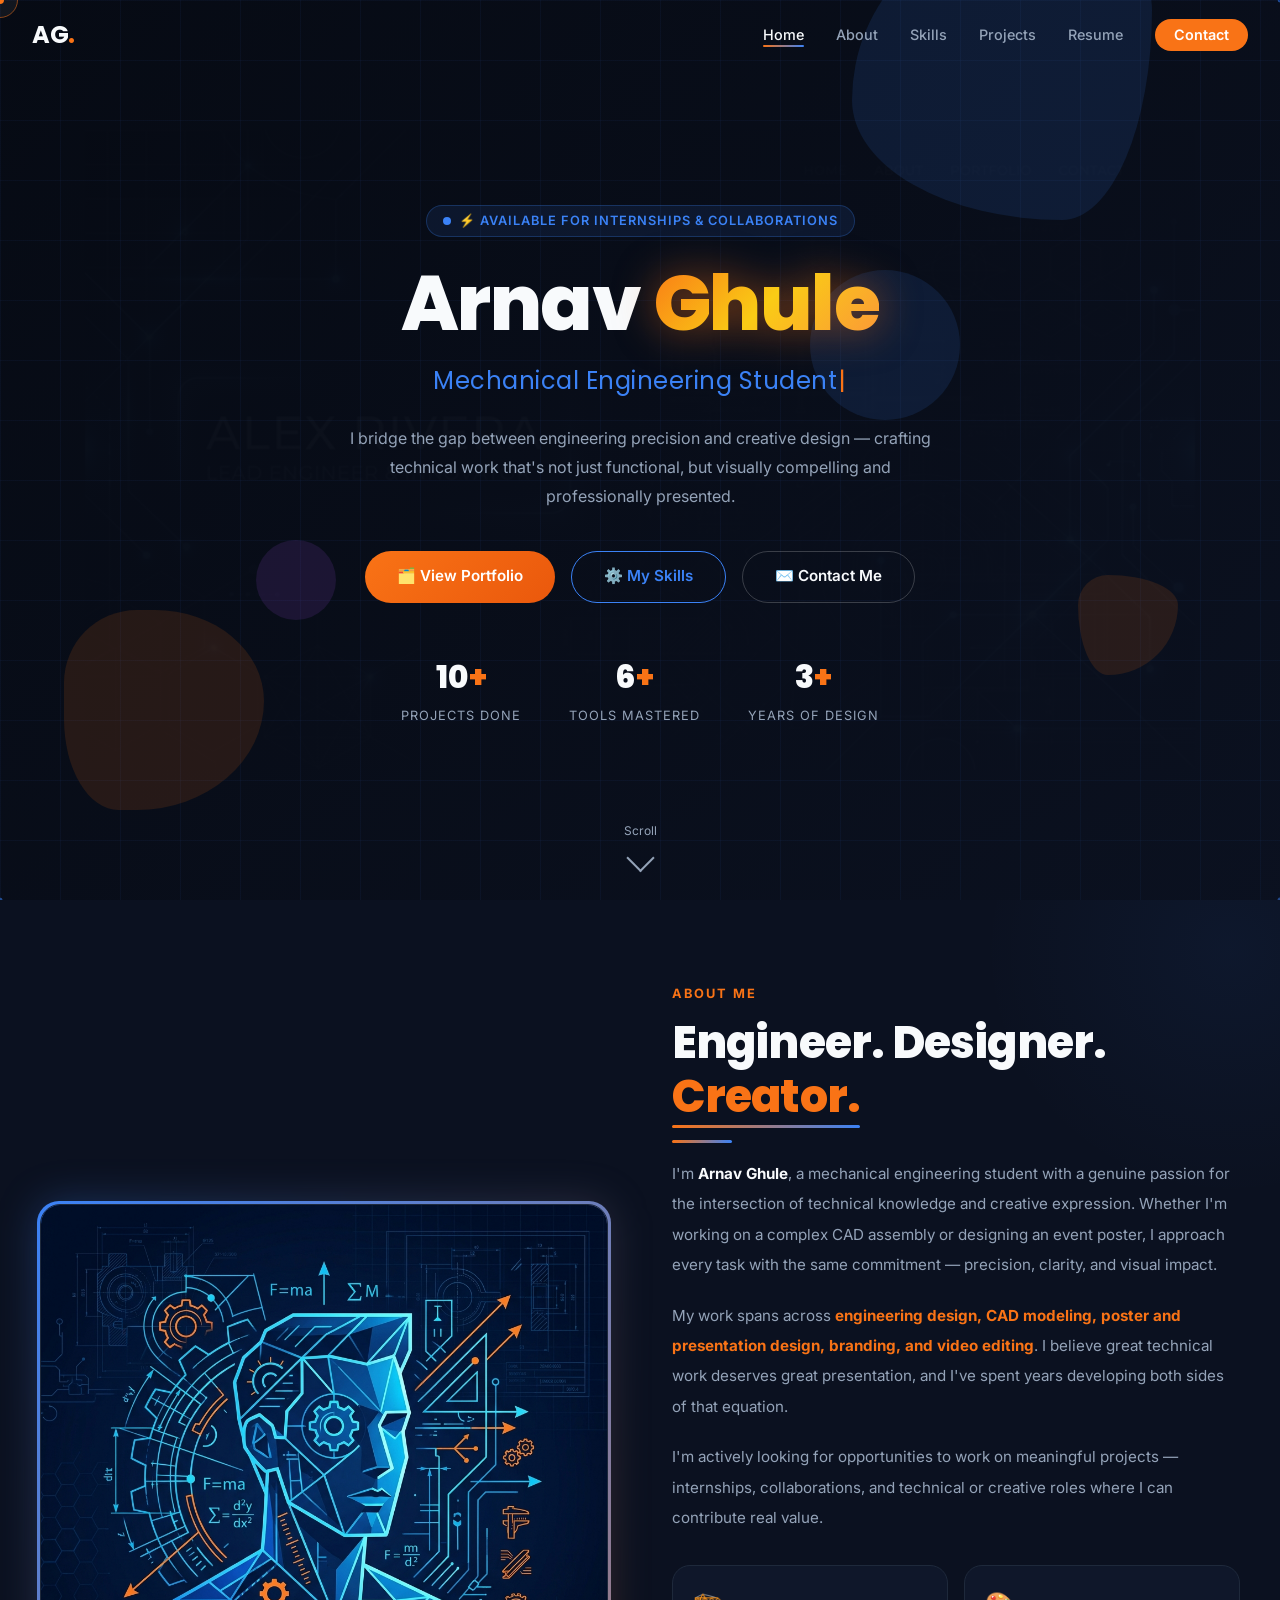
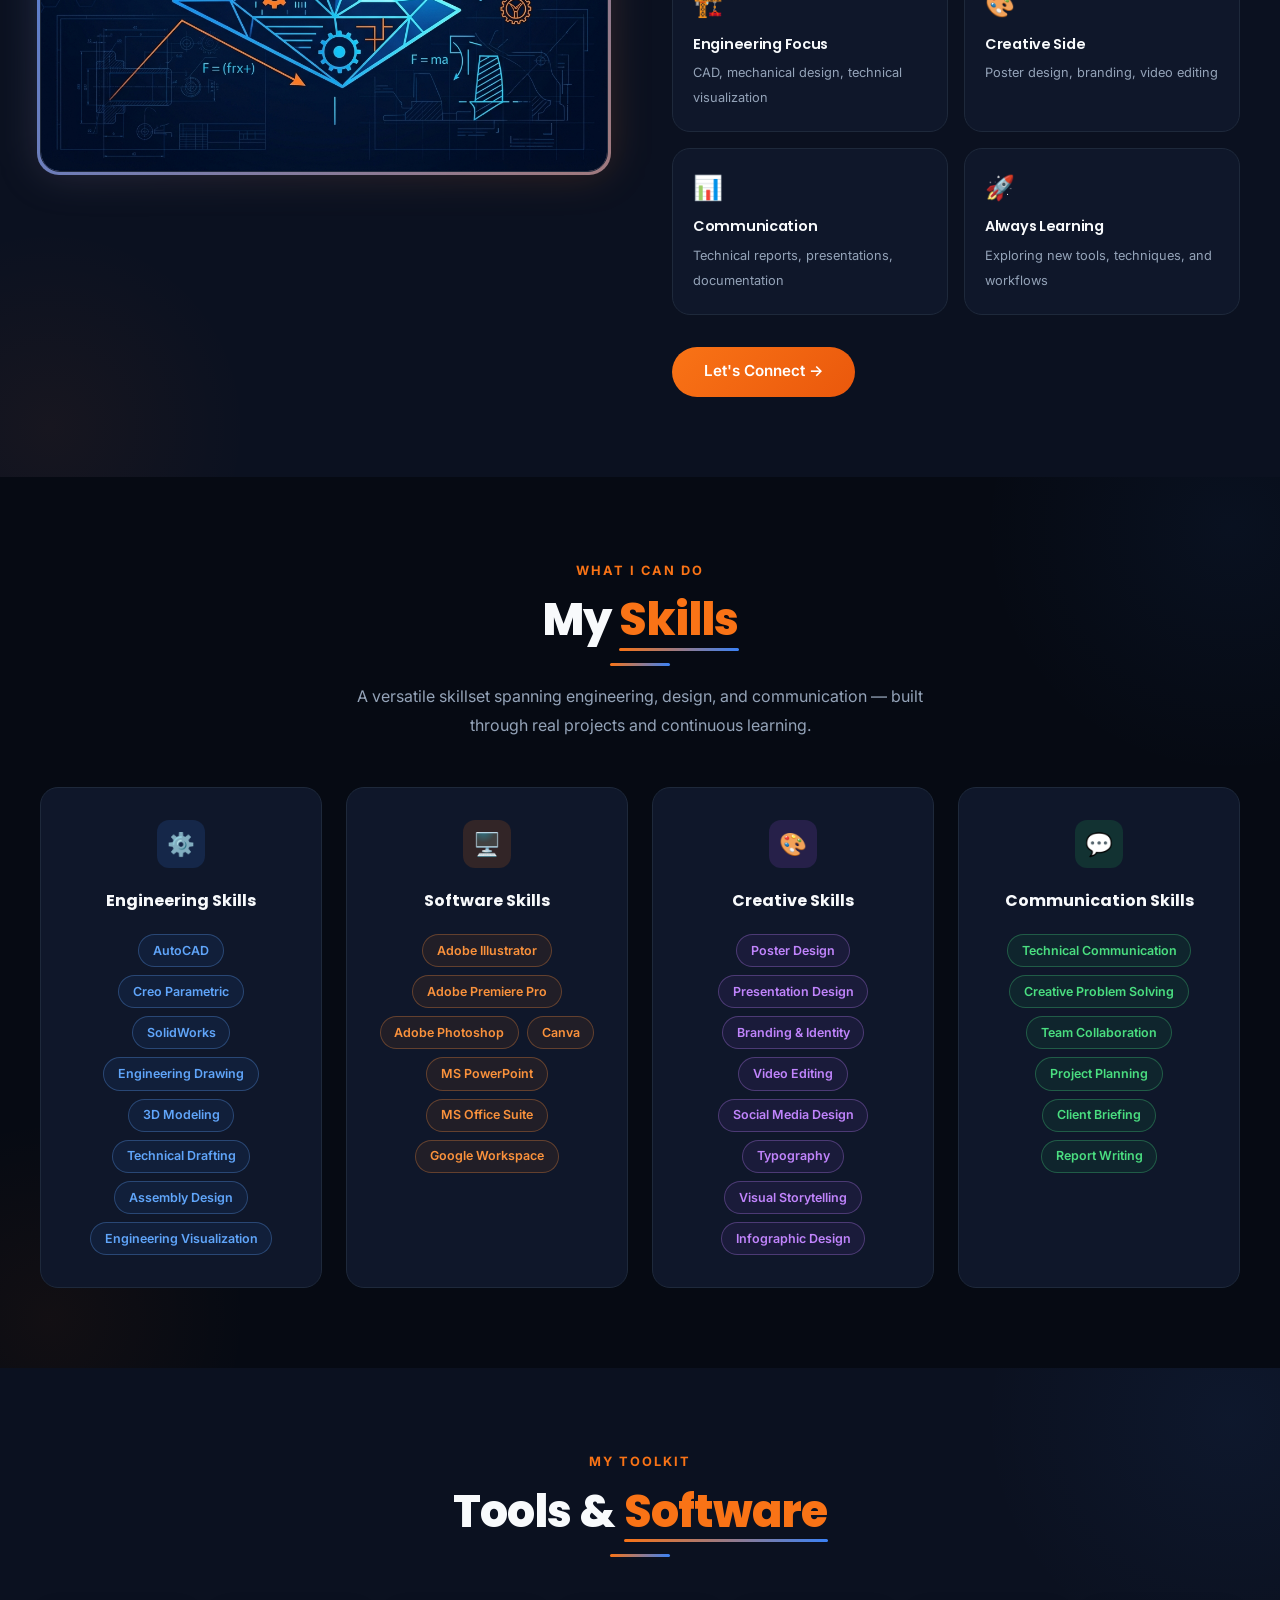
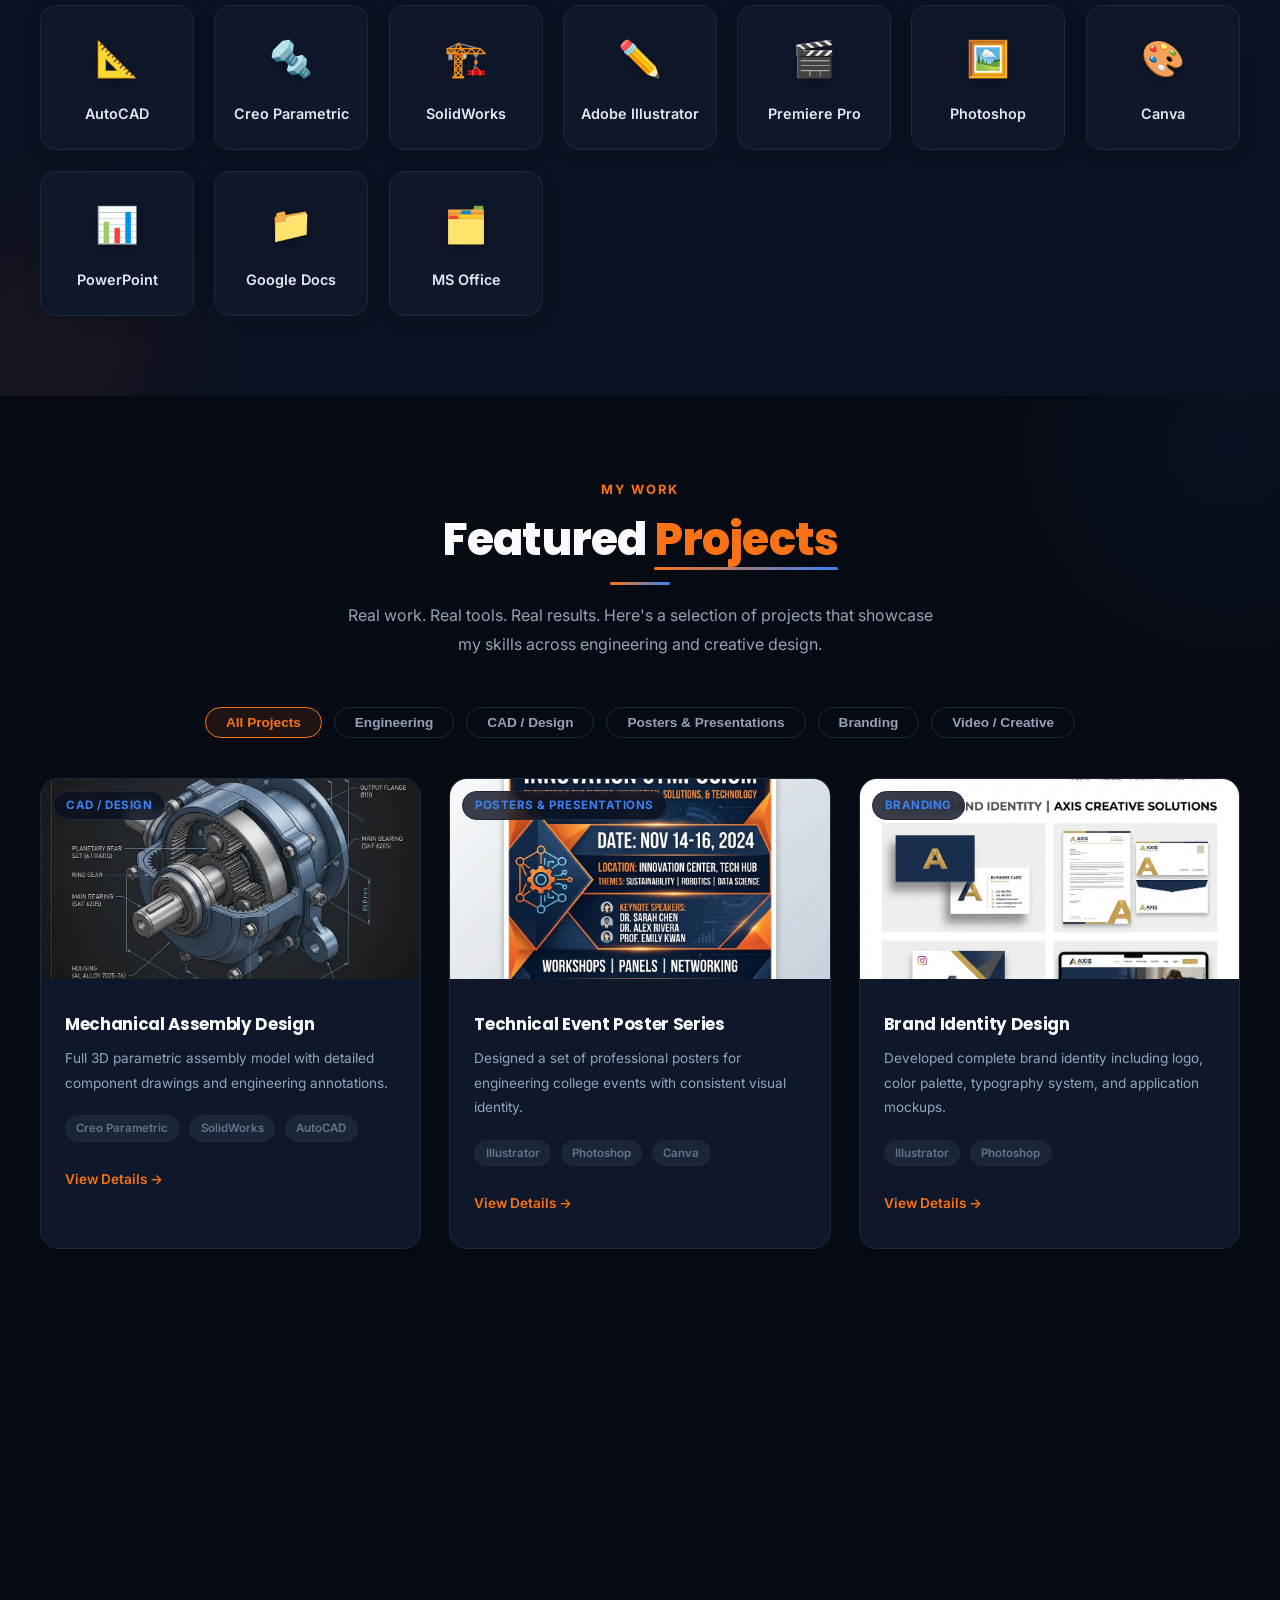
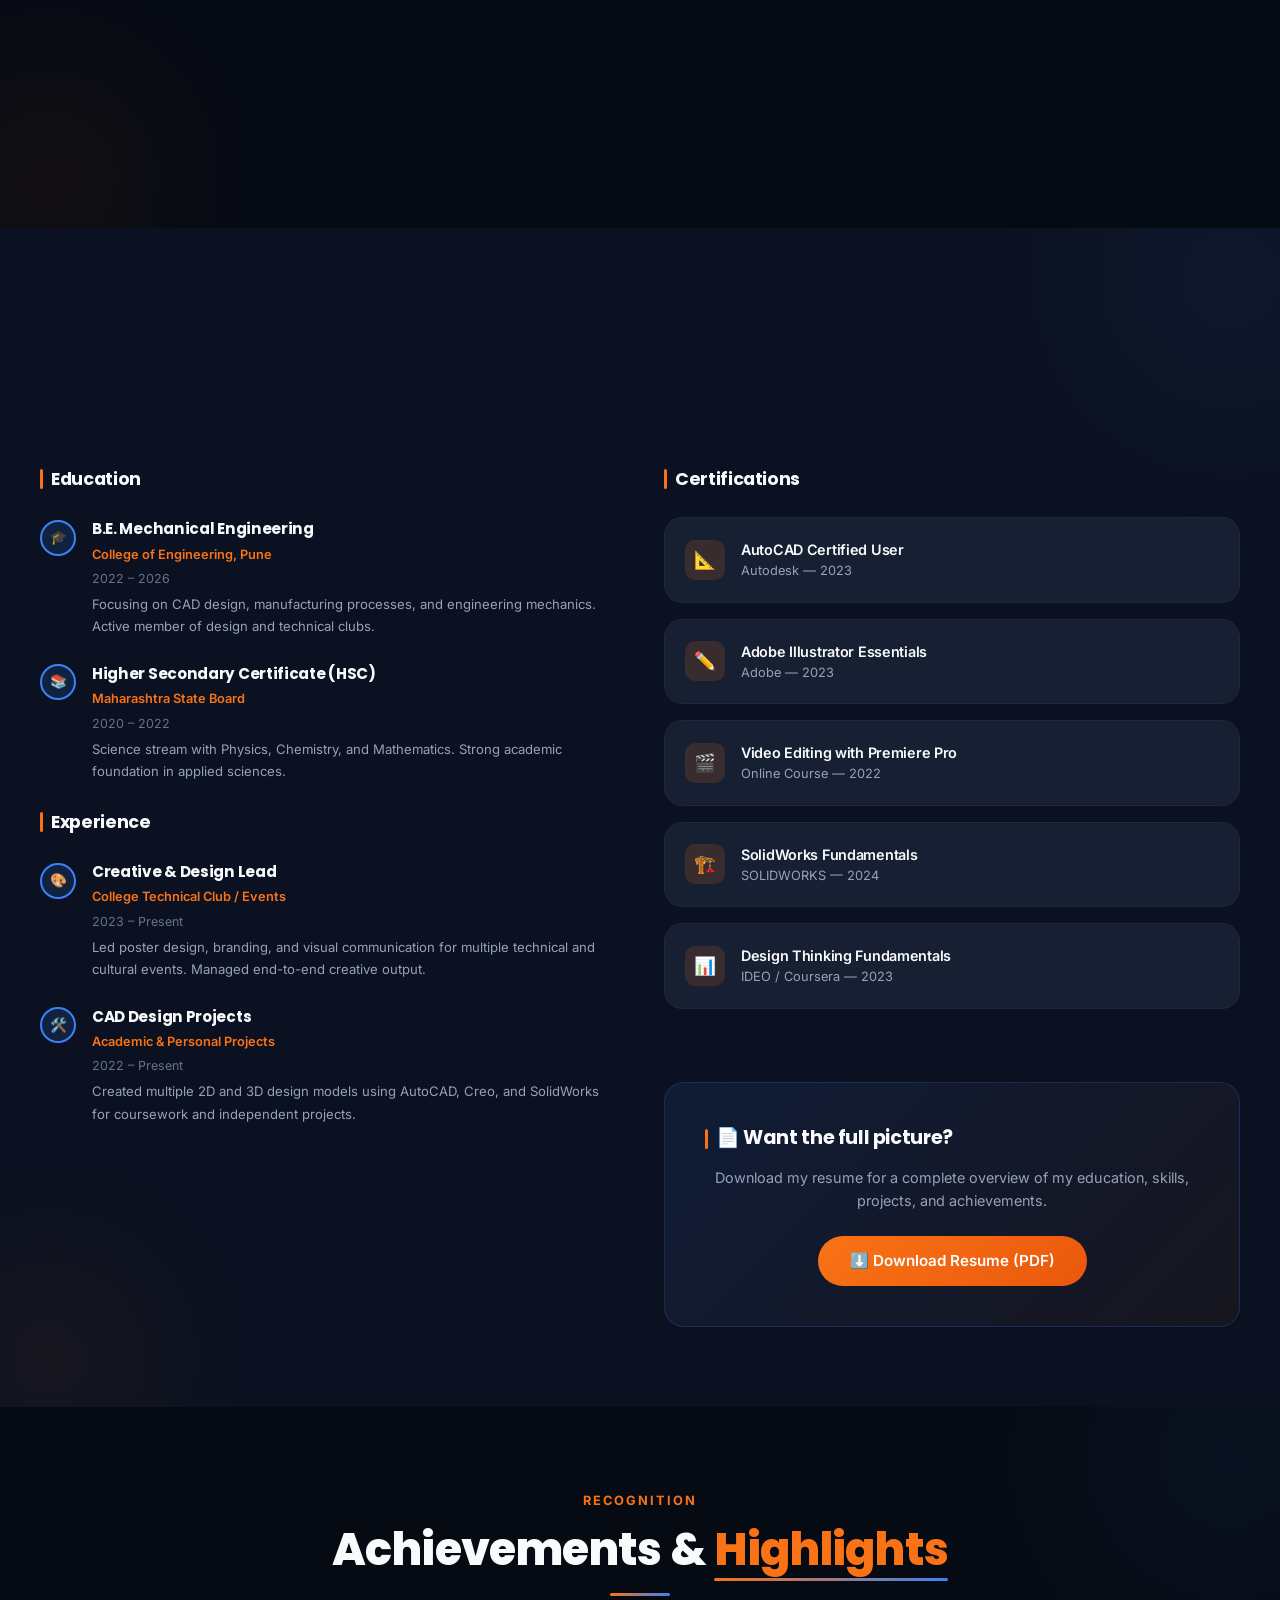
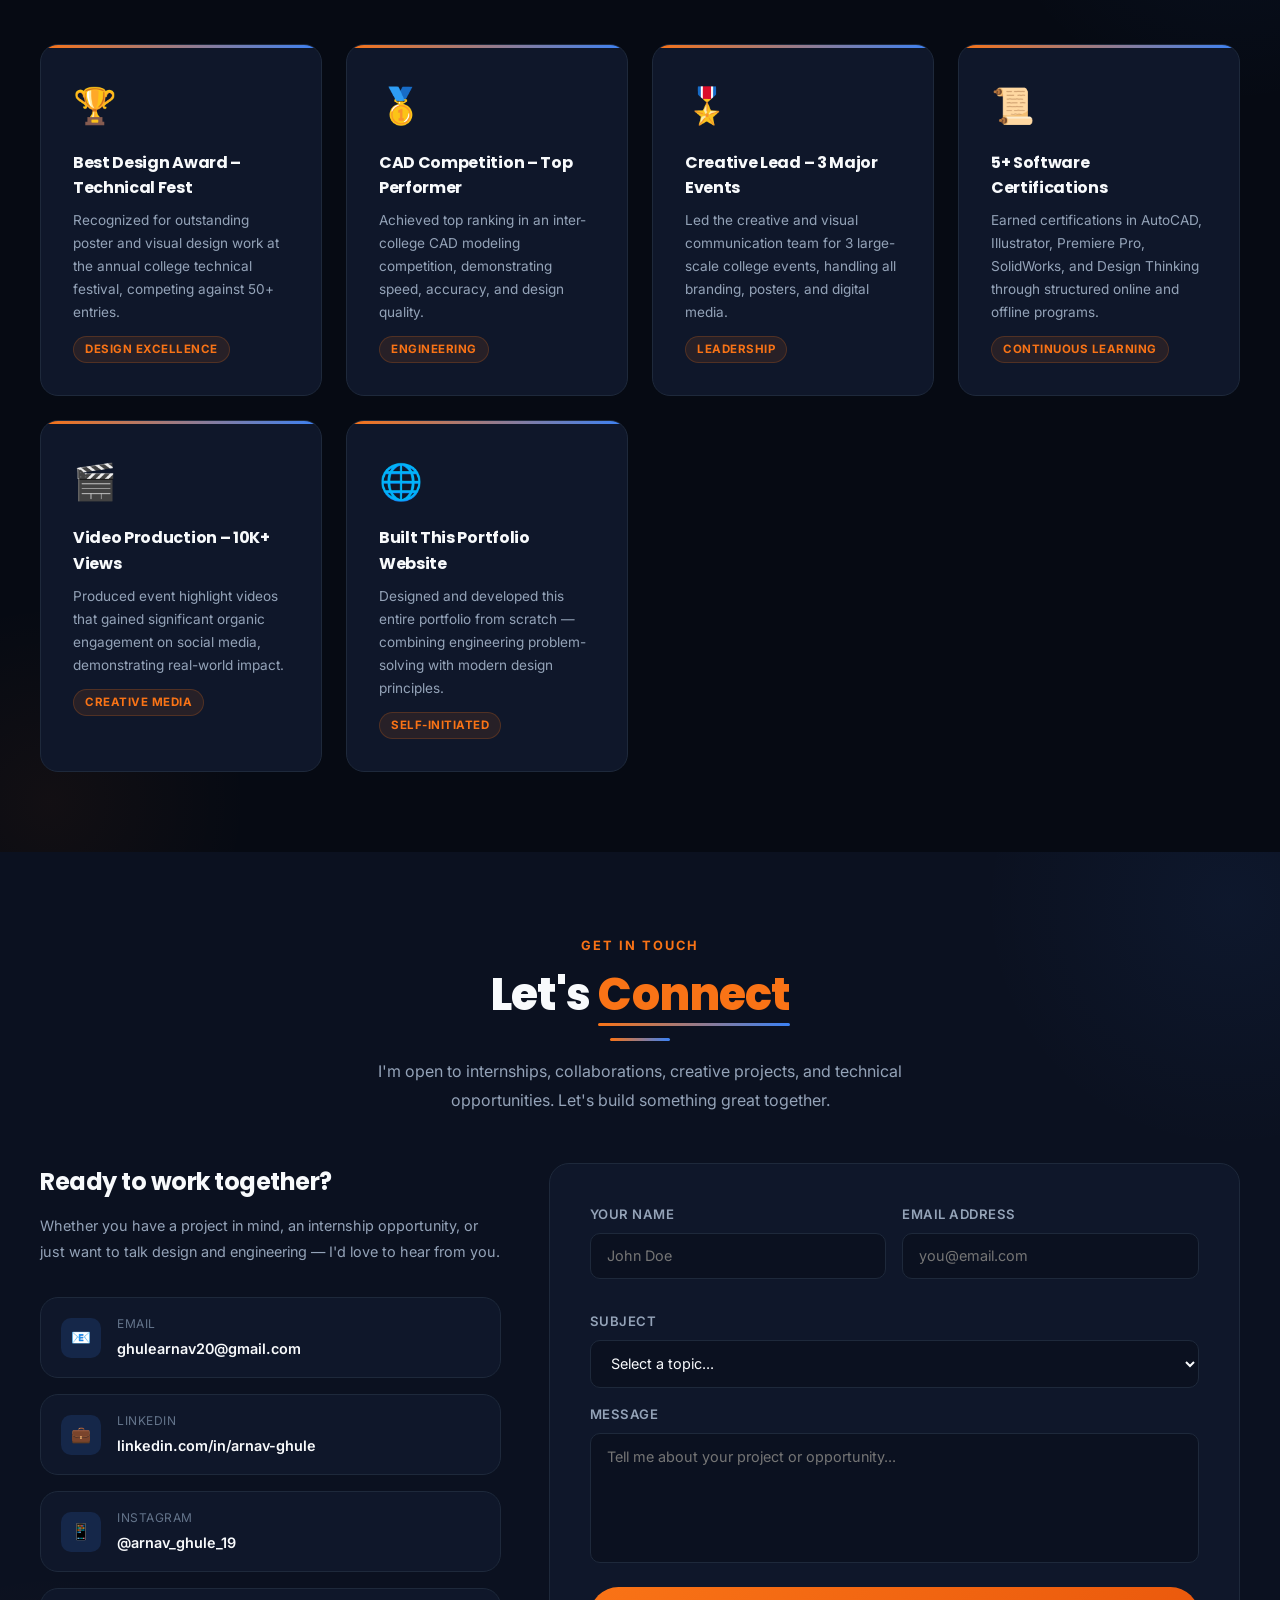
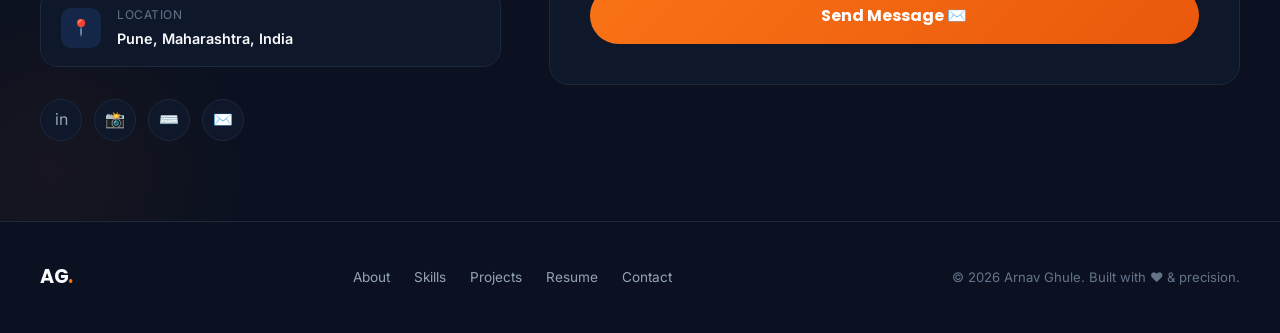
==== enhanced/index.html @ dde2f312 "Fix hover entry teleportation snap and race condition bugs in 3D physics engine" ====
<!DOCTYPE html>
<html lang="en">
<head>
<meta charset="UTF-8">
<meta name="viewport" content="width=device-width, initial-scale=1.0">
<meta name="description" content="Arnav Ghule – Mechanical Engineering Student | CAD Designer | Creative Technologist. Portfolio showcasing engineering projects, CAD work, poster design, and creative visuals.">
<title>Arnav Ghule | Portfolio</title>
<link rel="preconnect" href="https://fonts.googleapis.com">
<link href="https://fonts.googleapis.com/css2?family=Poppins:wght@400;600;700;800&family=Inter:wght@400;500;600&display=swap" rel="stylesheet">
<link rel="stylesheet" href="style.css?v=5">
<link rel="stylesheet" href="style2.css?v=5">
</head>
<body>
<!-- CUSTOM CURSOR -->
<div id="cursor-dot"></div>
<div id="cursor-outline"></div>
<!-- SCROLL PROGRESS -->
<div id="scroll-progress"></div>

<!-- NAVBAR -->
<nav id="navbar">
  <a href="#hero" class="nav-logo">AG<span>.</span></a>
  <ul class="nav-links" id="navLinks">
    <li><a href="#hero" class="active">Home</a></li>
    <li><a href="#about">About</a></li>
    <li><a href="#skills">Skills</a></li>
    <li><a href="#projects">Projects</a></li>
    <li><a href="#resume">Resume</a></li>
    <li><a href="#contact" class="nav-cta">Contact</a></li>
  </ul>
  <div class="hamburger" id="hamburger" aria-label="Toggle menu">
    <span></span><span></span><span></span>
  </div>
</nav>

<!-- HERO -->
<section id="hero">
  <div class="hero-bg"></div>
  <div class="hero-overlay"></div>
  <div class="hero-grid"></div>
  <canvas id="hero-canvas"></canvas>
  <div class="hero-floats">
    <div class="hf hf1"></div><div class="hf hf2"></div>
    <div class="hf hf3"></div><div class="hf hf4"></div>
    <div class="hf hf5"></div>
  </div>
  <div class="hero-content">
    <div class="hero-badge">⚡ Available for Internships & Collaborations</div>
    <h1 class="hero-name">Arnav <span class="accent">Ghule</span></h1>
    <p class="hero-title"><span id="typed-text"></span><span class="typed-cursor">|</span></p>
    <p class="hero-desc">I bridge the gap between engineering precision and creative design — crafting technical work that's not just functional, but visually compelling and professionally presented.</p>
    <div class="hero-btns">
      <a href="#projects" class="btn-primary">🗂️ View Portfolio</a>
      <a href="#skills" class="btn-outline">⚙️ My Skills</a>
      <a href="#contact" class="btn-secondary">✉️ Contact Me</a>
    </div>
    <div class="hero-stats" id="heroStats">
      <div class="hero-stat"><span class="num" data-target="10">0<span>+</span></span><span class="label">Projects Done</span></div>
      <div class="hero-stat"><span class="num" data-target="6">0<span>+</span></span><span class="label">Tools Mastered</span></div>
      <div class="hero-stat"><span class="num" data-target="3">0<span>+</span></span><span class="label">Years of Design</span></div>
    </div>
  </div>
  <div class="scroll-indicator"><span>Scroll</span><div class="scroll-arrow"></div></div>
</section>

<!-- ABOUT PREVIEW -->
<section id="about" class="section section-alt">
  <div class="container">
    <div class="about-preview-grid">
      <div class="about-img-wrap fade-up">
        <img src="assets/profile_avatar.png" alt="Arnav Ghule profile">
        <div class="about-img-glow"></div>
      </div>
      <div class="about-text fade-up">
        <span class="section-tag">About Me</span>
        <h2 class="section-title">Engineer. Designer.<br><span>Creator.</span></h2>
        <div class="divider"></div>
        <p>I'm <strong style="color:var(--white)">Arnav Ghule</strong>, a mechanical engineering student with a genuine passion for the intersection of technical knowledge and creative expression. Whether I'm working on a complex CAD assembly or designing an event poster, I approach every task with the same commitment — precision, clarity, and visual impact.</p>
        <p>My work spans across <strong style="color:var(--orange)">engineering design, CAD modeling, poster and presentation design, branding, and video editing</strong>. I believe great technical work deserves great presentation, and I've spent years developing both sides of that equation.</p>
        <p>I'm actively looking for opportunities to work on meaningful projects — internships, collaborations, and technical or creative roles where I can contribute real value.</p>
        <div class="about-highlights">
          <div class="highlight-item"><div class="icon">🏗️</div><h4>Engineering Focus</h4><p>CAD, mechanical design, technical visualization</p></div>
          <div class="highlight-item"><div class="icon">🎨</div><h4>Creative Side</h4><p>Poster design, branding, video editing</p></div>
          <div class="highlight-item"><div class="icon">📊</div><h4>Communication</h4><p>Technical reports, presentations, documentation</p></div>
          <div class="highlight-item"><div class="icon">🚀</div><h4>Always Learning</h4><p>Exploring new tools, techniques, and workflows</p></div>
        </div>
        <a href="#contact" class="btn-primary">Let's Connect →</a>
      </div>
    </div>
  </div>
</section>

<!-- SKILLS -->
<section id="skills" class="section">
  <div class="container">
    <div class="section-header center fade-up">
      <span class="section-tag">What I Can Do</span>
      <h2 class="section-title">My <span>Skills</span></h2>
      <div class="divider center"></div>
      <p class="section-desc">A versatile skillset spanning engineering, design, and communication — built through real projects and continuous learning.</p>
    </div>
    <div class="skills-grid">
      <div class="skill-category fade-up">
        <div class="skill-cat-icon eng">⚙️</div>
        <div class="skill-cat-title">Engineering Skills</div>
        <div class="skill-tags">
          <span class="skill-tag eng">AutoCAD</span>
          <span class="skill-tag eng">Creo Parametric</span>
          <span class="skill-tag eng">SolidWorks</span>
          <span class="skill-tag eng">Engineering Drawing</span>
          <span class="skill-tag eng">3D Modeling</span>
          <span class="skill-tag eng">Technical Drafting</span>
          <span class="skill-tag eng">Assembly Design</span>
          <span class="skill-tag eng">Engineering Visualization</span>
        </div>
      </div>
      <div class="skill-category fade-up">
        <div class="skill-cat-icon soft">🖥️</div>
        <div class="skill-cat-title">Software Skills</div>
        <div class="skill-tags">
          <span class="skill-tag soft">Adobe Illustrator</span>
          <span class="skill-tag soft">Adobe Premiere Pro</span>
          <span class="skill-tag soft">Adobe Photoshop</span>
          <span class="skill-tag soft">Canva</span>
          <span class="skill-tag soft">MS PowerPoint</span>
          <span class="skill-tag soft">MS Office Suite</span>
          <span class="skill-tag soft">Google Workspace</span>
        </div>
      </div>
      <div class="skill-category fade-up">
        <div class="skill-cat-icon cre">🎨</div>
        <div class="skill-cat-title">Creative Skills</div>
        <div class="skill-tags">
          <span class="skill-tag cre">Poster Design</span>
          <span class="skill-tag cre">Presentation Design</span>
          <span class="skill-tag cre">Branding & Identity</span>
          <span class="skill-tag cre">Video Editing</span>
          <span class="skill-tag cre">Social Media Design</span>
          <span class="skill-tag cre">Typography</span>
          <span class="skill-tag cre">Visual Storytelling</span>
          <span class="skill-tag cre">Infographic Design</span>
        </div>
      </div>
      <div class="skill-category fade-up">
        <div class="skill-cat-icon com">💬</div>
        <div class="skill-cat-title">Communication Skills</div>
        <div class="skill-tags">
          <span class="skill-tag com">Technical Communication</span>
          <span class="skill-tag com">Creative Problem Solving</span>
          <span class="skill-tag com">Team Collaboration</span>
          <span class="skill-tag com">Project Planning</span>
          <span class="skill-tag com">Client Briefing</span>
          <span class="skill-tag com">Report Writing</span>
        </div>
      </div>
    </div>
  </div>
</section>

<!-- TOOLS -->
<section id="tools" class="section section-alt">
  <div class="container">
    <div class="section-header center fade-up">
      <span class="section-tag">My Toolkit</span>
      <h2 class="section-title">Tools &amp; <span>Software</span></h2>
      <div class="divider center"></div>
    </div>
    <div class="tools-row fade-up">
      <div class="tool-chip"><span class="icon">📐</span> AutoCAD</div>
      <div class="tool-chip"><span class="icon">🔩</span> Creo Parametric</div>
      <div class="tool-chip"><span class="icon">🏗️</span> SolidWorks</div>
      <div class="tool-chip"><span class="icon">✏️</span> Adobe Illustrator</div>
      <div class="tool-chip"><span class="icon">🎬</span> Premiere Pro</div>
      <div class="tool-chip"><span class="icon">🖼️</span> Photoshop</div>
      <div class="tool-chip"><span class="icon">🎨</span> Canva</div>
      <div class="tool-chip"><span class="icon">📊</span> PowerPoint</div>
      <div class="tool-chip"><span class="icon">📁</span> Google Docs</div>
      <div class="tool-chip"><span class="icon">🗂️</span> MS Office</div>
    </div>
  </div>
</section>

<!-- PROJECTS -->
<section id="projects" class="section">
  <div class="container">
    <div class="section-header center fade-up">
      <span class="section-tag">My Work</span>
      <h2 class="section-title">Featured <span>Projects</span></h2>
      <div class="divider center"></div>
      <p class="section-desc">Real work. Real tools. Real results. Here's a selection of projects that showcase my skills across engineering and creative design.</p>
    </div>
    <div class="projects-filter fade-up">
      <button class="filter-btn active" data-filter="all">All Projects</button>
      <button class="filter-btn" data-filter="engineering">Engineering</button>
      <button class="filter-btn" data-filter="cad">CAD / Design</button>
      <button class="filter-btn" data-filter="poster">Posters &amp; Presentations</button>
      <button class="filter-btn" data-filter="branding">Branding</button>
      <button class="filter-btn" data-filter="video">Video / Creative</button>
    </div>
    <div class="projects-grid">
      <div class="project-card fade-up" data-category="cad" data-project="0">
        <div class="project-img"><img src="assets/project_cad.png" alt="CAD Assembly Design"><div class="project-cat-badge">CAD / Design</div></div>
        <div class="project-body">
          <h3 class="project-title">Mechanical Assembly Design</h3>
          <p class="project-desc">Full 3D parametric assembly model with detailed component drawings and engineering annotations.</p>
          <div class="project-tools"><span class="tool-badge">Creo Parametric</span><span class="tool-badge">SolidWorks</span><span class="tool-badge">AutoCAD</span></div>
          <a href="#" class="project-link" onclick="openModal(0);return false;">View Details →</a>
        </div>
      </div>
      <div class="project-card fade-up" data-category="poster" data-project="1">
        <div class="project-img"><img src="assets/project_poster.png" alt="Event Poster Design"><div class="project-cat-badge">Posters &amp; Presentations</div></div>
        <div class="project-body">
          <h3 class="project-title">Technical Event Poster Series</h3>
          <p class="project-desc">Designed a set of professional posters for engineering college events with consistent visual identity.</p>
          <div class="project-tools"><span class="tool-badge">Illustrator</span><span class="tool-badge">Photoshop</span><span class="tool-badge">Canva</span></div>
          <a href="#" class="project-link" onclick="openModal(1);return false;">View Details →</a>
        </div>
      </div>
      <div class="project-card fade-up" data-category="branding" data-project="2">
        <div class="project-img"><img src="assets/project_branding.png" alt="Branding Project"><div class="project-cat-badge">Branding</div></div>
        <div class="project-body">
          <h3 class="project-title">Brand Identity Design</h3>
          <p class="project-desc">Developed complete brand identity including logo, color palette, typography system, and application mockups.</p>
          <div class="project-tools"><span class="tool-badge">Illustrator</span><span class="tool-badge">Photoshop</span></div>
          <a href="#" class="project-link" onclick="openModal(2);return false;">View Details →</a>
        </div>
      </div>
      <div class="project-card fade-up" data-category="video" data-project="3">
        <div class="project-img"><img src="assets/project_video.png" alt="Video Editing Project"><div class="project-cat-badge">Video / Creative</div></div>
        <div class="project-body">
          <h3 class="project-title">Event Highlight Reel</h3>
          <p class="project-desc">Produced and edited a promotional highlight video for a major college technical festival with motion graphics.</p>
          <div class="project-tools"><span class="tool-badge">Premiere Pro</span><span class="tool-badge">Photoshop</span></div>
          <a href="#" class="project-link" onclick="openModal(3);return false;">View Details →</a>
        </div>
      </div>
      <div class="project-card fade-up" data-category="engineering" data-project="4">
        <div class="project-img"><img src="assets/project_cad.png" alt="Engineering Project"><div class="project-cat-badge">Engineering</div></div>
        <div class="project-body">
          <h3 class="project-title">Engineering Drawing Set</h3>
          <p class="project-desc">Comprehensive technical drawing documentation for a mechanical system with GD&T and tolerancing.</p>
          <div class="project-tools"><span class="tool-badge">AutoCAD</span><span class="tool-badge">Creo</span></div>
          <a href="#" class="project-link" onclick="openModal(4);return false;">View Details →</a>
        </div>
      </div>
      <div class="project-card fade-up" data-category="poster" data-project="5">
        <div class="project-img"><img src="assets/project_branding.png" alt="Presentation Design"><div class="project-cat-badge">Presentations</div></div>
        <div class="project-body">
          <h3 class="project-title">Technical Presentation Design</h3>
          <p class="project-desc">Designed a high-impact, visually polished presentation deck for a competitive technical pitch.</p>
          <div class="project-tools"><span class="tool-badge">PowerPoint</span><span class="tool-badge">Canva</span><span class="tool-badge">Illustrator</span></div>
          <a href="#" class="project-link" onclick="openModal(5);return false;">View Details →</a>
        </div>
      </div>
    </div>
  </div>
</section>

<!-- RESUME -->
<section id="resume" class="section section-alt">
  <div class="container">
    <div class="section-header center fade-up">
      <span class="section-tag">My Background</span>
      <h2 class="section-title">Resume &amp; <span>Experience</span></h2>
      <div class="divider center"></div>
    </div>
    <div class="resume-layout fade-up">
      <div class="resume-col">
        <h3>Education</h3>
        <div class="timeline">
          <div class="timeline-item">
            <div class="timeline-dot">🎓</div>
            <div class="timeline-content">
              <h4>B.E. Mechanical Engineering</h4>
              <div class="org">College of Engineering, Pune</div>
              <div class="year">2022 – 2026</div>
              <p>Focusing on CAD design, manufacturing processes, and engineering mechanics. Active member of design and technical clubs.</p>
            </div>
          </div>
          <div class="timeline-item">
            <div class="timeline-dot">📚</div>
            <div class="timeline-content">
              <h4>Higher Secondary Certificate (HSC)</h4>
              <div class="org">Maharashtra State Board</div>
              <div class="year">2020 – 2022</div>
              <p>Science stream with Physics, Chemistry, and Mathematics. Strong academic foundation in applied sciences.</p>
            </div>
          </div>
        </div>
        <br>
        <h3>Experience</h3>
        <div class="timeline">
          <div class="timeline-item">
            <div class="timeline-dot">🎨</div>
            <div class="timeline-content">
              <h4>Creative & Design Lead</h4>
              <div class="org">College Technical Club / Events</div>
              <div class="year">2023 – Present</div>
              <p>Led poster design, branding, and visual communication for multiple technical and cultural events. Managed end-to-end creative output.</p>
            </div>
          </div>
          <div class="timeline-item">
            <div class="timeline-dot">🛠️</div>
            <div class="timeline-content">
              <h4>CAD Design Projects</h4>
              <div class="org">Academic & Personal Projects</div>
              <div class="year">2022 – Present</div>
              <p>Created multiple 2D and 3D design models using AutoCAD, Creo, and SolidWorks for coursework and independent projects.</p>
            </div>
          </div>
        </div>
      </div>
      <div class="resume-col">
        <h3>Certifications</h3>
        <div class="cert-grid">
          <div class="cert-item"><div class="cert-icon">📐</div><div class="cert-info"><h4>AutoCAD Certified User</h4><p>Autodesk — 2023</p></div></div>
          <div class="cert-item"><div class="cert-icon">✏️</div><div class="cert-info"><h4>Adobe Illustrator Essentials</h4><p>Adobe — 2023</p></div></div>
          <div class="cert-item"><div class="cert-icon">🎬</div><div class="cert-info"><h4>Video Editing with Premiere Pro</h4><p>Online Course — 2022</p></div></div>
          <div class="cert-item"><div class="cert-icon">🏗️</div><div class="cert-info"><h4>SolidWorks Fundamentals</h4><p>SOLIDWORKS — 2024</p></div></div>
          <div class="cert-item"><div class="cert-icon">📊</div><div class="cert-info"><h4>Design Thinking Fundamentals</h4><p>IDEO / Coursera — 2023</p></div></div>
        </div>
        <br>
        <div class="resume-download">
          <h3 style="font-family:'Poppins',sans-serif;font-size:1.2rem;color:var(--white);margin-bottom:.75rem">📄 Want the full picture?</h3>
          <p>Download my resume for a complete overview of my education, skills, projects, and achievements.</p>
          <a href="#" class="btn-primary" id="downloadResumeBtn">⬇️ Download Resume (PDF)</a>
        </div>
      </div>
    </div>
  </div>
</section>

<!-- ACHIEVEMENTS -->
<section id="achievements" class="section">
  <div class="container">
    <div class="section-header center fade-up">
      <span class="section-tag">Recognition</span>
      <h2 class="section-title">Achievements &amp; <span>Highlights</span></h2>
      <div class="divider center"></div>
    </div>
    <div class="achievements-grid">
      <div class="achievement-card fade-up">
        <div class="ach-icon">🏆</div>
        <h3 class="ach-title">Best Design Award – Technical Fest</h3>
        <p class="ach-desc">Recognized for outstanding poster and visual design work at the annual college technical festival, competing against 50+ entries.</p>
        <span class="ach-tag">Design Excellence</span>
      </div>
      <div class="achievement-card fade-up">
        <div class="ach-icon">🥇</div>
        <h3 class="ach-title">CAD Competition – Top Performer</h3>
        <p class="ach-desc">Achieved top ranking in an inter-college CAD modeling competition, demonstrating speed, accuracy, and design quality.</p>
        <span class="ach-tag">Engineering</span>
      </div>
      <div class="achievement-card fade-up">
        <div class="ach-icon">🎖️</div>
        <h3 class="ach-title">Creative Lead – 3 Major Events</h3>
        <p class="ach-desc">Led the creative and visual communication team for 3 large-scale college events, handling all branding, posters, and digital media.</p>
        <span class="ach-tag">Leadership</span>
      </div>
      <div class="achievement-card fade-up">
        <div class="ach-icon">📜</div>
        <h3 class="ach-title">5+ Software Certifications</h3>
        <p class="ach-desc">Earned certifications in AutoCAD, Illustrator, Premiere Pro, SolidWorks, and Design Thinking through structured online and offline programs.</p>
        <span class="ach-tag">Continuous Learning</span>
      </div>
      <div class="achievement-card fade-up">
        <div class="ach-icon">🎬</div>
        <h3 class="ach-title">Video Production – 10K+ Views</h3>
        <p class="ach-desc">Produced event highlight videos that gained significant organic engagement on social media, demonstrating real-world impact.</p>
        <span class="ach-tag">Creative Media</span>
      </div>
      <div class="achievement-card fade-up">
        <div class="ach-icon">🌐</div>
        <h3 class="ach-title">Built This Portfolio Website</h3>
        <p class="ach-desc">Designed and developed this entire portfolio from scratch — combining engineering problem-solving with modern design principles.</p>
        <span class="ach-tag">Self-Initiated</span>
      </div>
    </div>
  </div>
</section>

<!-- CONTACT -->
<section id="contact" class="section section-alt">
  <div class="container">
    <div class="section-header center fade-up">
      <span class="section-tag">Get In Touch</span>
      <h2 class="section-title">Let's <span>Connect</span></h2>
      <div class="divider center"></div>
      <p class="section-desc">I'm open to internships, collaborations, creative projects, and technical opportunities. Let's build something great together.</p>
    </div>
    <div class="contact-layout fade-up">
      <div class="contact-info">
        <h3>Ready to work together?</h3>
        <p>Whether you have a project in mind, an internship opportunity, or just want to talk design and engineering — I'd love to hear from you.</p>
        <div class="contact-items">
          <div class="contact-item">
            <div class="c-icon">📧</div>
            <div class="c-text"><span>Email</span><a href="mailto:ghulearnav20@gmail.com">ghulearnav20@gmail.com</a></div>
          </div>
          <div class="contact-item">
            <div class="c-icon">💼</div>
            <div class="c-text"><span>LinkedIn</span><a href="https://www.linkedin.com/in/arnav-ghule-78b34b26b" target="_blank">linkedin.com/in/arnav-ghule</a></div>
          </div>
          <div class="contact-item">
            <div class="c-icon">📱</div>
            <div class="c-text"><span>Instagram</span><a href="https://www.instagram.com/arnav_ghule_19" target="_blank">@arnav_ghule_19</a></div>
          </div>
          <div class="contact-item">
            <div class="c-icon">📍</div>
            <div class="c-text"><span>Location</span><p>Pune, Maharashtra, India</p></div>
          </div>
        </div>
        <div class="social-links">
          <a href="https://www.linkedin.com/in/arnav-ghule-78b34b26b" target="_blank" class="social-btn" title="LinkedIn">in</a>
          <a href="https://www.instagram.com/arnav_ghule_19" target="_blank" class="social-btn" title="Instagram">📸</a>
          <a href="#" class="social-btn" title="GitHub">⌨️</a>
          <a href="mailto:ghulearnav20@gmail.com" class="social-btn" title="Email">✉️</a>
        </div>
      </div>
      <div class="contact-form">
        <div class="form-row">
          <div class="form-group"><label>Your Name</label><input id="contactName" type="text" placeholder="John Doe"></div>
          <div class="form-group"><label>Email Address</label><input id="contactEmail" type="email" placeholder="you@email.com"></div>
        </div>
        <div class="form-group"><label>Subject</label>
          <select id="contactSubject">
            <option value="">Select a topic...</option>
            <option>Internship Opportunity</option>
            <option>Collaboration Project</option>
            <option>Design / Creative Work</option>
            <option>Technical Project</option>
            <option>Just Saying Hi!</option>
          </select>
        </div>
        <div class="form-group"><label>Message</label><textarea id="contactMessage" placeholder="Tell me about your project or opportunity..."></textarea></div>
        <button class="form-submit" id="contactSubmitBtn" onclick="handleFormSubmit(event)">Send Message ✉️</button>
      </div>
    </div>
  </div>
</section>

<!-- FOOTER -->
<footer>
  <div class="footer-inner">
    <a href="#hero" class="nav-logo">AG<span>.</span></a>
    <div class="footer-links">
      <a href="#about">About</a>
      <a href="#skills">Skills</a>
      <a href="#projects">Projects</a>
      <a href="#resume">Resume</a>
      <a href="#contact">Contact</a>
    </div>
    <p class="footer-copy">© 2026 Arnav Ghule. Built with ❤️ &amp; precision.</p>
  </div>
</footer>

<!-- PROJECT MODAL -->
<div class="modal-overlay" id="projectModal" onclick="closeModalOutside(event)">
  <div class="modal">
    <div class="modal-header">
      <h2 id="modalTitle">Project Title</h2>
      <button class="modal-close" id="modalClose" onclick="closeModal()">✕</button>
    </div>
    <div class="modal-body">
      <img id="modalImg" src="" alt="Project preview">
      <div class="modal-meta" id="modalMeta"></div>
      <div class="modal-section"><h4>Overview</h4><p id="modalOverview"></p></div>
      <div class="modal-section"><h4>Objective</h4><p id="modalObjective"></p></div>
      <div class="modal-section"><h4>My Role &amp; Process</h4><p id="modalProcess"></p></div>
      <div class="modal-section"><h4>Outcome</h4><p id="modalOutcome"></p></div>
    </div>
  </div>
</div>

<script src="script.js?v=9"></script>
</body>
</html>
---- enhanced/style.css ----
/* ===== RESET & BASE ===== */
*,*::before,*::after{box-sizing:border-box;margin:0;padding:0}
html{scroll-behavior:smooth;font-size:16px;overflow-x:hidden;width:100%}
body{font-family:'Inter',sans-serif;background:var(--navy);color:#e2e8f0;line-height:1.6;overflow-x:hidden;width:100%}
::selection { background: rgba(249, 115, 22, 0.3); color: var(--white); }
h1, h2, h3, h4, h5, h6 { letter-spacing: -0.02em; }
a{text-decoration:none;color:inherit}
img{max-width:100%;display:block}
ul{list-style:none}

/* ===== VARIABLES ===== */
:root{
  --navy:#060a13;
  --navy2:#0b1120;
  --navy3:#162032;
  --blue:#3b82f6;
  --orange:#f97316;
  --white:#f8fafc;
  --gray:#94a3b8;
  --gray2:#64748b;
  --card:#0f172a;
  --border:#1e293b;
  --radius:18px;
  --shadow:0 8px 30px rgba(0,0,0,0.5);
}

/* ===== SCROLLBAR ===== */
::-webkit-scrollbar{width:10px}
::-webkit-scrollbar-track{background:var(--navy)}
::-webkit-scrollbar-thumb{background:var(--navy3);border-radius:5px;border:2px solid var(--navy)}
::-webkit-scrollbar-thumb:hover{background:var(--blue)}

/* ===== NAVBAR ===== */
#navbar{position:fixed;top:0;left:0;width:100%;z-index:1000;padding:1rem 2rem;display:flex;align-items:center;justify-content:space-between;transition:all .3s ease}
#navbar.scrolled{background:rgba(10,15,30,0.95);backdrop-filter:blur(12px);box-shadow:0 2px 20px rgba(0,0,0,0.5);padding:.75rem 2rem}
#navbar.menu-open{backdrop-filter:none !important;background:transparent !important;box-shadow:none !important}
.nav-logo{font-family:'Poppins',sans-serif;font-size:1.5rem;font-weight:700;color:var(--white);letter-spacing:-0.5px}
.nav-logo span{color:var(--orange)}
.nav-links{display:flex;gap:2rem;align-items:center}
.nav-links a{font-size:.9rem;font-weight:500;color:var(--gray);transition:color .3s}
.nav-links a:hover,.nav-links a.active{color:var(--white)}
.nav-cta{background:var(--orange);color:#fff !important;padding:.45rem 1.2rem;border-radius:50px;font-weight:600 !important;transition:transform .2s,box-shadow .2s !important}
.nav-cta:hover{transform:translateY(-2px);box-shadow:0 6px 20px rgba(249,115,22,0.4)}
.hamburger{display:none;flex-direction:column;gap:5px;cursor:pointer;padding:4px;position:relative;z-index:1001}
.hamburger span{display:block;width:25px;height:2px;background:var(--white);border-radius:2px;transition:all .3s}

/* ===== HERO ===== */
#hero{min-height:100vh;display:flex;align-items:center;justify-content:center;position:relative;overflow:hidden;padding:6rem 2rem 4rem}
.hero-bg{position:absolute;inset:0;background:url('assets/hero_bg.png') center/cover no-repeat;opacity:.25;z-index:0}
.hero-overlay{position:absolute;inset:0;background:linear-gradient(135deg,var(--navy) 0%,var(--navy2) 100%);opacity:.92;z-index:1}
.hero-grid{position:absolute;inset:0;background-image:linear-gradient(rgba(59,130,246,.05) 1px,transparent 1px),linear-gradient(90deg,rgba(59,130,246,.05) 1px,transparent 1px);background-size:60px 60px;z-index:1}
.hero-content{position:relative;z-index:2;max-width:900px;text-align:center}
.hero-badge{display:inline-flex;align-items:center;gap:.5rem;background:rgba(59,130,246,.1);border:1px solid rgba(59,130,246,.25);color:var(--blue);padding:.4rem 1rem;border-radius:50px;font-size:.8rem;font-weight:600;letter-spacing:1px;text-transform:uppercase;margin-bottom:1.5rem;text-align:center;line-height:1.4;white-space:normal}
.hero-badge::before{content:'';width:8px;height:8px;background:var(--blue);border-radius:50%;animation:pulse 2s infinite;flex-shrink:0}
@keyframes pulse{0%,100%{opacity:1;transform:scale(1)}50%{opacity:.5;transform:scale(1.3)}}
.hero-name{font-family:'Poppins',sans-serif;font-size:clamp(2.5rem,6vw,5rem);font-weight:800;line-height:1.1;margin-bottom:1rem;color:var(--white)}
.hero-name .accent{color:var(--orange)}
.hero-title{font-family:'Poppins',sans-serif;font-size:clamp(1rem,2.5vw,1.5rem);font-weight:400;color:var(--blue);margin-bottom:1.5rem;letter-spacing:.5px}
.hero-desc{font-size:1rem;color:var(--gray);max-width:600px;margin:0 auto 2.5rem;line-height:1.8}
.hero-btns{display:flex;gap:1rem;justify-content:center;flex-wrap:wrap}
.btn-primary{background:linear-gradient(135deg,var(--orange),#ea580c);color:#fff;padding:.8rem 2rem;border-radius:50px;font-weight:600;font-size:.95rem;transition:all .3s;border:none;cursor:pointer;display:inline-flex;align-items:center;gap:.5rem;box-shadow:0 4px 15px rgba(249,115,22,0.3)}
.btn-primary:hover{transform:translateY(-3px);box-shadow:0 10px 30px rgba(249,115,22,0.4)}
.btn-primary:active{transform:translateY(0);box-shadow:0 4px 15px rgba(249,115,22,0.4)}
.btn-secondary{background:transparent;color:var(--white);padding:.8rem 2rem;border-radius:50px;font-weight:600;font-size:.95rem;border:1.5px solid rgba(255,255,255,.2);transition:all .3s;display:inline-flex;align-items:center;gap:.5rem}
.btn-secondary:hover{border-color:var(--blue);color:var(--blue);transform:translateY(-3px);background:rgba(59,130,246,.05)}
.btn-secondary:active{transform:translateY(0)}
.btn-outline{background:transparent;color:var(--blue);padding:.8rem 2rem;border-radius:50px;font-weight:600;font-size:.95rem;border:1.5px solid var(--blue);transition:all .3s;display:inline-flex;align-items:center;gap:.5rem}
.btn-outline:hover{background:var(--blue);color:#fff;transform:translateY(-3px);box-shadow:0 10px 30px rgba(59,130,246,0.3)}
.btn-outline:active{transform:translateY(0)}
.hero-stats{display:flex;gap:3rem;justify-content:center;margin-top:3rem;flex-wrap:wrap}
.hero-stat{text-align:center}
.hero-stat .num{font-family:'Poppins',sans-serif;font-size:2rem;font-weight:800;color:var(--white);display:block}
.hero-stat .num span{color:var(--orange)}
.hero-stat .label{font-size:.8rem;color:var(--gray);text-transform:uppercase;letter-spacing:1px}
.scroll-indicator{position:absolute;bottom:2rem;left:50%;transform:translateX(-50%);z-index:2;display:flex;flex-direction:column;align-items:center;gap:.5rem;color:var(--gray);font-size:.75rem;animation:bounce 2s infinite}
@keyframes bounce{0%,100%{transform:translateX(-50%) translateY(0)}50%{transform:translateX(-50%) translateY(8px)}}
.scroll-arrow{width:20px;height:20px;border-right:2px solid var(--gray);border-bottom:2px solid var(--gray);transform:rotate(45deg)}

/* ===== SECTION COMMON ===== */
.section{padding:5rem 2rem;scroll-margin-top:80px}
.section-alt{background:var(--navy2)}
.container{max-width:1200px;margin:0 auto}
.section-tag{display:inline-block;color:var(--orange);font-size:.8rem;font-weight:700;text-transform:uppercase;letter-spacing:2px;margin-bottom:.75rem}
.section-title{font-family:'Poppins',sans-serif;font-size:clamp(1.8rem,4vw,2.8rem);font-weight:800;color:var(--white);margin-bottom:1rem;line-height:1.2}
.section-title span{color:var(--orange)}
.section-desc{color:var(--gray);font-size:1rem;max-width:600px;line-height:1.8;margin-bottom:3rem}
.section-header{margin-bottom:3rem}
.section-header.center{text-align:center}
.section-header.center .section-desc{margin:0 auto 3rem}
.divider{width:60px;height:3px;background:linear-gradient(90deg,var(--orange),var(--blue));border-radius:2px;margin:.75rem 0 1rem}
.divider.center{margin:.75rem auto 1rem}

/* ===== ABOUT PREVIEW ===== */
.about-preview-grid{display:grid;grid-template-columns:1fr 1fr;gap:4rem;align-items:center}
.about-img-wrap{position:relative}
.about-img-wrap img{width:100%;border-radius:20px;border:1px solid var(--border)}
.about-img-glow{position:absolute;inset:-1px;border-radius:20px;background:linear-gradient(135deg,rgba(59,130,246,.3),rgba(249,115,22,.2));z-index:-1;filter:blur(20px)}
.about-text p{color:var(--gray);line-height:2;margin-bottom:1.25rem;font-size:.95rem}
.about-highlights{display:grid;grid-template-columns:1fr 1fr;gap:1rem;margin:2rem 0}
.highlight-item{background:var(--card);border:1px solid var(--border);border-radius:var(--radius);padding:1.25rem;transition:border-color .3s}
.highlight-item:hover{border-color:var(--blue)}
.highlight-item .icon{font-size:1.5rem;margin-bottom:.5rem}
.highlight-item h4{font-family:'Poppins',sans-serif;font-size:.9rem;font-weight:600;color:var(--white);margin-bottom:.25rem}
.highlight-item p{font-size:.8rem;color:var(--gray);margin:0}

/* ===== SKILLS ===== */
.skills-grid{display:grid;grid-template-columns:repeat(auto-fit,minmax(260px,1fr));gap:1.5rem}
.skill-category{background:var(--card);border:1px solid var(--border);border-radius:var(--radius);padding:2rem;transition:all .3s;display:flex;flex-direction:column;align-items:center;text-align:center}
.skill-category:hover{border-color:rgba(59,130,246,.4);box-shadow:0 12px 40px rgba(0,0,0,0.3)}
.skill-cat-icon{width:48px;height:48px;border-radius:12px;display:flex;align-items:center;justify-content:center;font-size:1.4rem;margin-bottom:1.25rem}
.skill-cat-icon.eng{background:rgba(59,130,246,.15)}
.skill-cat-icon.soft{background:rgba(249,115,22,.15)}
.skill-cat-icon.cre{background:rgba(168,85,247,.15)}
.skill-cat-icon.com{background:rgba(34,197,94,.15)}
.skill-cat-title{font-family:'Poppins',sans-serif;font-size:1rem;font-weight:700;color:var(--white);margin-bottom:1.25rem}
.skill-tags{display:flex;flex-wrap:wrap;gap:.5rem;justify-content:center}
.skill-tag{padding:.35rem .85rem;border-radius:50px;font-size:.78rem;font-weight:600;border:1px solid;transition:all .3s;cursor:default}
.skill-tag.eng{color:#60a5fa;border-color:rgba(96,165,250,.3);background:rgba(59,130,246,.08)}
.skill-tag.eng:hover{background:rgba(59,130,246,.2)}
.skill-tag.soft{color:#fb923c;border-color:rgba(251,146,60,.3);background:rgba(249,115,22,.08)}
.skill-tag.soft:hover{background:rgba(249,115,22,.2)}
.skill-tag.cre{color:#c084fc;border-color:rgba(192,132,252,.3);background:rgba(168,85,247,.08)}
.skill-tag.cre:hover{background:rgba(168,85,247,.2)}
.skill-tag.com{color:#4ade80;border-color:rgba(74,222,128,.3);background:rgba(34,197,94,.08)}
.skill-tag.com:hover{background:rgba(34,197,94,.2)}

/* ===== TOOLS ===== */
.tools-row{display:grid;grid-template-columns:repeat(auto-fit,minmax(140px,1fr));gap:1.25rem}
.tool-chip{background:var(--card);border:1px solid var(--border);padding:1.5rem 1rem;border-radius:16px;font-weight:600;font-size:.9rem;display:flex;flex-direction:column;align-items:center;justify-content:center;gap:.5rem;transition:all .3s;text-align:center;box-shadow:0 4px 20px rgba(0,0,0,0.1)}
.tool-chip:hover{border-color:var(--orange);color:var(--orange);transform:translateY(-6px);box-shadow:0 15px 30px rgba(249,115,22,.15);background:rgba(249,115,22,.05)}
.tool-chip .icon{font-size:2.2rem;margin-bottom:.5rem;filter:drop-shadow(0 4px 8px rgba(0,0,0,0.3));transition:transform .3s}
.tool-chip:hover .icon{transform:scale(1.15)}

/* ===== PROJECTS ===== */
.projects-filter{display:flex;gap:.75rem;flex-wrap:wrap;margin-bottom:2.5rem;justify-content:center}
.filter-btn{padding:.45rem 1.25rem;border-radius:50px;font-size:.85rem;font-weight:600;border:1.5px solid var(--border);color:var(--gray);background:transparent;cursor:pointer;transition:all .3s}
.filter-btn:hover,.filter-btn.active{border-color:var(--orange);color:var(--orange);background:rgba(249,115,22,.1)}
.projects-grid{display:grid;grid-template-columns:repeat(auto-fill,minmax(280px,1fr));gap:1.75rem}
.project-card{background:var(--card);border:1px solid var(--border);border-radius:var(--radius);overflow:hidden;transition:all .35s;cursor:pointer}
.project-card:hover{border-color:rgba(59,130,246,.4);box-shadow:0 20px 50px rgba(0,0,0,0.4)}
.project-card:hover .project-img img{transform:scale(1.05)}
.project-img{position:relative;height:200px;overflow:hidden}
.project-img img{width:100%;height:100%;object-fit:cover;transition:transform .4s ease}
.project-cat-badge{position:absolute;top:.75rem;left:.75rem;background:rgba(10,15,30,.8);backdrop-filter:blur(8px);border:1px solid var(--border);color:var(--blue);padding:.25rem .75rem;border-radius:50px;font-size:.72rem;font-weight:700;letter-spacing:.5px;text-transform:uppercase}
.project-body{padding:2rem 1.5rem}
.project-title{font-family:'Poppins',sans-serif;font-size:1.05rem;font-weight:700;color:var(--white);margin-bottom:.5rem}
.project-desc{font-size:.85rem;color:var(--gray);line-height:1.8;margin-bottom:1.25rem}
.project-tools{display:flex;flex-wrap:wrap;gap:.6rem;margin-bottom:1.5rem}
.tool-badge{padding:.2rem .65rem;background:rgba(30,41,59,.8);border:1px solid var(--border);border-radius:50px;font-size:.72rem;font-weight:600;color:var(--gray2)}
.project-link{display:inline-flex;align-items:center;gap:.4rem;color:var(--orange);font-size:.85rem;font-weight:600;transition:gap .2s}
.project-link:hover{gap:.7rem}

/* ===== RESUME ===== */
.resume-layout{display:grid;grid-template-columns:1fr 1fr;gap:3rem}
.resume-col h3{font-family:'Poppins',sans-serif;font-size:1.1rem;font-weight:700;color:var(--white);margin-bottom:1.5rem;display:flex;align-items:center;gap:.5rem}
.resume-col h3::before{content:'';flex-shrink:0;width:3px;height:20px;background:var(--orange);border-radius:2px}
.timeline{display:flex;flex-direction:column;gap:1.5rem}
.timeline-item{display:flex;gap:1rem;position:relative}
.timeline-dot{width:36px;height:36px;border-radius:50%;background:rgba(59,130,246,.15);border:2px solid var(--blue);display:flex;align-items:center;justify-content:center;font-size:.85rem;flex-shrink:0;margin-top:.15rem}
.timeline-content{flex:1}
.timeline-content h4{font-family:'Poppins',sans-serif;font-size:.95rem;font-weight:700;color:var(--white);margin-bottom:.2rem}
.timeline-content .org{font-size:.8rem;color:var(--orange);font-weight:600}
.timeline-content .year{font-size:.78rem;color:var(--gray2);margin:.25rem 0}
.timeline-content p{font-size:.82rem;color:var(--gray);line-height:1.7}
.cert-grid{display:grid;gap:1rem}
.cert-item{background:var(--navy3);border:1px solid var(--border);border-radius:var(--radius);padding:1.25rem;display:flex;align-items:center;gap:1rem;transition:border-color .3s}
.cert-item:hover{border-color:var(--blue)}
.cert-icon{width:40px;height:40px;background:rgba(249,115,22,.15);border-radius:10px;display:flex;align-items:center;justify-content:center;font-size:1.1rem;flex-shrink:0}
.cert-info h4{font-size:.9rem;font-weight:600;color:var(--white)}
.cert-info p{font-size:.8rem;color:var(--gray)}
.resume-download{text-align:center;margin-top:3rem;padding:2.5rem;background:linear-gradient(135deg,rgba(59,130,246,.1),rgba(249,115,22,.05));border:1px solid rgba(59,130,246,.2);border-radius:20px}
.resume-download p{color:var(--gray);margin-bottom:1.5rem;font-size:.9rem}

/* ===== ACHIEVEMENTS ===== */
.achievements-grid{display:grid;grid-template-columns:repeat(auto-fill,minmax(280px,1fr));gap:1.5rem}
.achievement-card{background:var(--card);border:1px solid var(--border);border-radius:var(--radius);padding:2rem;transition:all .3s;position:relative;overflow:hidden}
.achievement-card::before{content:'';position:absolute;top:0;left:0;right:0;height:3px;background:linear-gradient(90deg,var(--orange),var(--blue))}
.achievement-card:hover{box-shadow:var(--shadow)}
.ach-icon{font-size:2.2rem;margin-bottom:1rem}
.ach-title{font-family:'Poppins',sans-serif;font-size:1rem;font-weight:700;color:var(--white);margin-bottom:.5rem}
.ach-desc{font-size:.85rem;color:var(--gray);line-height:1.7}
.ach-tag{display:inline-block;margin-top:.75rem;padding:.2rem .7rem;background:rgba(249,115,22,.1);border:1px solid rgba(249,115,22,.2);color:var(--orange);border-radius:50px;font-size:.72rem;font-weight:700;text-transform:uppercase;letter-spacing:.5px}

/* ===== CONTACT ===== */
.contact-layout{display:grid;grid-template-columns:1fr 1.5fr;gap:3rem;align-items:start}
.contact-info h3{font-family:'Poppins',sans-serif;font-size:1.5rem;font-weight:700;color:var(--white);margin-bottom:.75rem}
.contact-info>p{color:var(--gray);line-height:1.8;margin-bottom:2rem;font-size:.9rem}
.contact-items{display:flex;flex-direction:column;gap:1rem;margin-bottom:2rem}
.contact-item{display:flex;align-items:center;gap:1rem;background:var(--card);border:1px solid var(--border);border-radius:var(--radius);padding:1rem 1.25rem;transition:border-color .3s}
.contact-item:hover{border-color:var(--blue)}
.c-icon{width:40px;height:40px;border-radius:10px;background:rgba(59,130,246,.15);display:flex;align-items:center;justify-content:center;font-size:1rem;flex-shrink:0}
.c-text span{display:block;font-size:.75rem;color:var(--gray2);text-transform:uppercase;letter-spacing:.5px;margin-bottom:.15rem}
.c-text a,.c-text p{font-size:.9rem;font-weight:600;color:var(--white);transition:color .2s}
.c-text a:hover{color:var(--blue)}
.social-links{display:flex;gap:.75rem}
.social-btn{width:42px;height:42px;border-radius:50%;background:var(--card);border:1px solid var(--border);display:flex;align-items:center;justify-content:center;font-size:1rem;color:var(--gray);transition:all .3s}
.social-btn:hover{border-color:var(--orange);color:var(--orange);background:rgba(249,115,22,.1)}
.contact-form{background:var(--card);border:1px solid var(--border);border-radius:20px;padding:2.5rem}
.form-row{display:grid;grid-template-columns:1fr 1fr;gap:1rem;margin-bottom:1rem}
.form-group{margin-bottom:1rem}
.form-group label{display:block;font-size:.82rem;font-weight:600;color:var(--gray);margin-bottom:.5rem;text-transform:uppercase;letter-spacing:.5px}
.form-group input,.form-group textarea,.form-group select{width:100%;background:var(--navy2);border:1px solid var(--border);border-radius:10px;padding:.85rem 1rem;color:var(--white);font-family:'Inter',sans-serif;font-size:.9rem;outline:none;transition:border-color .3s;resize:none}
.form-group input:focus,.form-group textarea:focus{border-color:var(--blue)}
.form-group textarea{height:130px}
.form-submit{width:100%;padding:1rem;border-radius:50px;background:linear-gradient(135deg,var(--orange),#ea580c);color:#fff;font-family:'Poppins',sans-serif;font-weight:700;font-size:1rem;border:none;cursor:pointer;transition:all .3s;display:flex;align-items:center;justify-content:center;gap:.5rem}
.form-submit:hover{transform:translateY(-2px);box-shadow:0 10px 30px rgba(249,115,22,.4)}

/* ===== FOOTER ===== */
footer{background:var(--navy2);border-top:1px solid var(--border);padding:2.5rem 2rem;text-align:center}
.footer-inner{max-width:1200px;margin:0 auto;display:flex;align-items:center;justify-content:space-between;flex-wrap:gap;gap:1rem}
footer .nav-logo{font-size:1.2rem}
.footer-links{display:flex;gap:1.5rem;flex-wrap:wrap;justify-content:center}
.footer-links a{font-size:.85rem;color:var(--gray);transition:color .2s}
.footer-links a:hover{color:var(--orange)}
.footer-copy{font-size:.82rem;color:var(--gray2)}

/* ===== MODAL ===== */
.modal-overlay{position:fixed;inset:0;background:rgba(0,0,0,.8);backdrop-filter:blur(8px);z-index:9999;display:flex;align-items:center;justify-content:center;padding:1.5rem;opacity:0;pointer-events:none;transition:opacity .3s}
.modal-overlay.open{opacity:1;pointer-events:all}
.modal{background:var(--navy2);border:1px solid var(--border);border-radius:20px;max-width:700px;width:100%;max-height:90vh;overflow-y:auto;transform:translateY(30px);transition:transform .3s}
.modal-overlay.open .modal{transform:translateY(0)}
.modal-header{display:flex;align-items:center;justify-content:space-between;padding:2rem 2rem 1rem;border-bottom:1px solid var(--border)}
.modal-header h2{font-family:'Poppins',sans-serif;font-size:1.3rem;font-weight:800;color:var(--white)}
.modal-close{background:var(--navy3);border:1px solid var(--border);border-radius:50%;width:36px;height:36px;display:flex;align-items:center;justify-content:center;cursor:pointer;color:var(--gray);font-size:1.1rem;transition:all .2s}
.modal-close:hover{color:var(--white);border-color:var(--white)}
.modal-body{padding:2rem}
.modal-body img{width:100%;border-radius:12px;margin-bottom:1.5rem}
.modal-meta{display:flex;flex-wrap:wrap;gap:.75rem;margin-bottom:1.5rem}
.modal-meta span{display:flex;align-items:center;gap:.35rem;font-size:.8rem;color:var(--gray);background:var(--navy3);padding:.35rem .85rem;border-radius:50px;border:1px solid var(--border)}
.modal-section{margin-bottom:1.25rem}
.modal-section h4{font-family:'Poppins',sans-serif;font-size:.9rem;font-weight:700;color:var(--orange);text-transform:uppercase;letter-spacing:.5px;margin-bottom:.5rem}
.modal-section p{font-size:.88rem;color:var(--gray);line-height:1.8}

/* ===== ANIMATIONS ===== */
.fade-up{opacity:0;transform:translateY(40px);transition:opacity .7s ease,transform .7s ease}
.fade-up.visible{opacity:1;transform:translateY(0)}

/* ===== RESPONSIVE ===== */
@media(max-width:900px){
  .about-preview-grid,.resume-layout,.contact-layout{grid-template-columns:1fr;gap:3.5rem}
  .about-img-wrap{max-width:400px;margin:0 auto}
}
@media(max-width:768px){
  #navbar.menu-open { backdrop-filter: none !important; }
  .nav-links{display:none;position:fixed;top:0;left:0;width:100%;height:100vh;background:rgba(10,15,30,.98);flex-direction:column;align-items:center;justify-content:center;gap:2rem;font-size:1.2rem;z-index:1000}
  .nav-links.open{display:flex}
  .hamburger{display:flex}
  .form-row{grid-template-columns:1fr}
  .footer-inner{flex-direction:column;text-align:center}
}
@media(max-width:500px){
  .section{padding:4.5rem 1.25rem}
  #hero{padding:7rem 1.25rem 4rem}
  #navbar{padding:1.2rem 1.25rem}
  .hero-badge{font-size:.7rem;padding:.5rem .75rem;max-width:100%}
  .hero-btns{flex-direction:column;align-items:stretch;gap:1.25rem;width:100%}
  .hero-btns a{width:100%;justify-content:center}
  .about-text{text-align:center;display:flex;flex-direction:column;align-items:center}
  .about-highlights{grid-template-columns:1fr;gap:1.5rem;text-align:left;width:100%}
  .timeline-item{gap:.75rem}
  .hero-stats{gap:1.5rem}
}
---- enhanced/style2.css ----
/* ==============================
   SCROLL PROGRESS BAR
   ============================== */
#scroll-progress {
  position: fixed; top: 0; left: 0; height: 3px; width: 0%;
  background: linear-gradient(90deg, var(--orange), #facc15, var(--blue));
  z-index: 9999; transition: width .1s linear;
  box-shadow: 0 0 10px rgba(249,115,22,.7);
}

/* ==============================
   CUSTOM CURSOR
   ============================== */
#cursor-dot {
  position: fixed; width: 8px; height: 8px; border-radius: 50%;
  background: var(--orange); pointer-events: none; z-index: 99999;
  transform: translate(-50%, -50%); transition: transform .1s, opacity .2s;
}
#cursor-outline {
  position: fixed; width: 36px; height: 36px; border-radius: 50%;
  border: 1.5px solid rgba(249,115,22,.5); pointer-events: none; z-index: 99998;
  transform: translate(-50%, -50%); transition: width .3s, height .3s, border-color .3s, transform .08s;
  backdrop-filter: invert(5%);
}
body:has(a:hover) #cursor-outline,
body:has(button:hover) #cursor-outline,
body:has(.project-card:hover) #cursor-outline,
body:has(.social-btn:hover) #cursor-outline,
body:has(.skill-category:hover) #cursor-outline {
  width: 56px; height: 56px; border-color: var(--orange); background: rgba(249,115,22,0.05);
}
@media (max-width: 768px), (pointer: coarse), (hover: none) {
  #cursor-dot, #cursor-outline { display: none !important; opacity: 0 !important; visibility: hidden !important; }
}

/* ==============================
   HERO CANVAS & FLOATS
   ============================== */
#hero-canvas {
  position: absolute; inset: 0; z-index: 1; opacity: .55; pointer-events: none;
}
.hero-floats { position: absolute; inset: 0; z-index: 1; pointer-events: none; overflow: hidden; }
.hf {
  position: absolute; border-radius: 50%;
  opacity: .12; animation: floatShape 12s ease-in-out infinite;
}
.hf1 { width: 300px; height: 300px; top: -80px; right: 10%; background: var(--blue);   animation-delay: 0s;   animation-duration: 14s; border-radius: 60% 40% 30% 70% / 60% 30% 70% 40%; }
.hf2 { width: 200px; height: 200px; bottom: 10%; left: 5%;  background: var(--orange); animation-delay: -4s;  animation-duration: 11s; border-radius: 40% 60% 70% 30% / 40% 50% 60% 50%; }
.hf3 { width: 150px; height: 150px; top: 30%;  right: 25%; background: var(--blue);   animation-delay: -7s;  animation-duration: 16s; }
.hf4 { width: 100px; height: 100px; bottom: 25%; right: 8%; background: var(--orange); animation-delay: -2s;  animation-duration: 9s;  border-radius: 30% 70% 70% 30% / 30% 30% 70% 70%; }
.hf5 { width: 80px;  height: 80px;  top: 60%;  left: 20%;  background: #a855f7;       animation-delay: -5s;  animation-duration: 13s; }

@keyframes floatShape {
  0%, 100% { transform: translateY(0) rotate(0deg) scale(1); }
  33%       { transform: translateY(-30px) rotate(120deg) scale(1.05); }
  66%       { transform: translateY(20px) rotate(240deg) scale(.95); }
}

/* ==============================
   TYPED TEXT CURSOR
   ============================== */
.typed-cursor {
  display: inline-block; color: var(--orange);
  animation: blink .7s step-end infinite; margin-left: 2px;
}
@keyframes blink { 0%,100%{opacity:1} 50%{opacity:0} }

/* ==============================
   HERO NAME GLOW
   ============================== */
.hero-name .accent {
  background: linear-gradient(135deg, #f97316, #facc15, #fb923c);
  -webkit-background-clip: text; -webkit-text-fill-color: transparent; background-clip: text;
  filter: drop-shadow(0 0 20px rgba(249,115,22,.5));
  animation: nameGlow 3s ease-in-out infinite;
}
@keyframes nameGlow {
  0%,100% { filter: drop-shadow(0 0 20px rgba(249,115,22,.5)); }
  50%      { filter: drop-shadow(0 0 40px rgba(249,115,22,.9)); }
}

/* ==============================
   HERO BADGE ANIMATION
   ============================== */
.hero-badge {
  animation: badgeFloat 3s ease-in-out infinite;
}
@keyframes badgeFloat {
  0%,100% { transform: translateY(0); }
  50%      { transform: translateY(-5px); }
}

/* ==============================
   BUTTONS MAGNETIC + GLOW
   ============================== */
.btn-primary {
  position: relative; overflow: hidden;
  box-shadow: 0 0 0 rgba(249,115,22,0);
  transition: all .35s cubic-bezier(.23,1,.32,1);
}
.btn-primary::before {
  content: ''; position: absolute; inset: 0;
  background: linear-gradient(135deg,rgba(255,255,255,.15),transparent);
  transform: translateX(-100%); transition: transform .4s ease;
}
.btn-primary:hover::before { transform: translateX(100%); }
.btn-primary:hover { box-shadow: 0 0 30px rgba(249,115,22,.6), 0 10px 40px rgba(249,115,22,.3); }

.btn-outline {
  position: relative; overflow: hidden;
  box-shadow: 0 0 0 rgba(59,130,246,0);
  transition: all .35s cubic-bezier(.23,1,.32,1);
}
.btn-outline:hover { box-shadow: 0 0 25px rgba(59,130,246,.5), 0 8px 30px rgba(59,130,246,.2); }

/* ==============================
   NAVBAR ENHANCED
   ============================== */
#navbar.scrolled {
  border-bottom: 1px solid rgba(59,130,246,.15);
  box-shadow: 0 4px 30px rgba(0,0,0,.5), 0 0 40px rgba(59,130,246,.05);
}
.nav-links a { position: relative; }
.nav-links a::after {
  content: ''; position: absolute; bottom: -4px; left: 0; width: 0; height: 2px;
  background: linear-gradient(90deg, var(--orange), var(--blue));
  border-radius: 2px; transition: width .3s ease;
}
.nav-links a:hover::after, .nav-links a.active::after { width: 100%; }

/* ==============================
   SECTION ORB DECORATIONS
   ============================== */
.section { position: relative; overflow: hidden; }
.section::before {
  content: ''; position: absolute; width: 500px; height: 500px;
  border-radius: 50%; pointer-events: none; z-index: 0;
  background: radial-gradient(circle, rgba(59,130,246,.06) 0%, transparent 70%);
  top: -200px; right: -200px; animation: orbFloat 20s ease-in-out infinite;
}
.section::after {
  content: ''; position: absolute; width: 400px; height: 400px;
  border-radius: 50%; pointer-events: none; z-index: 0;
  background: radial-gradient(circle, rgba(249,115,22,.05) 0%, transparent 70%);
  bottom: -150px; left: -150px; animation: orbFloat 16s ease-in-out infinite reverse;
}
.container { position: relative; z-index: 1; }
@keyframes orbFloat {
  0%,100% { transform: translate(0,0); }
  50%      { transform: translate(30px,30px); }
}

/* ==============================
   SKILL CATEGORY CARDS ENHANCED
   ============================== */
.skill-category {
  position: relative; overflow: hidden;
  transition: box-shadow .4s cubic-bezier(.23,1,.32,1), border-color .4s cubic-bezier(.23,1,.32,1), opacity .4s;
  transform-style: preserve-3d;
}
.skill-category::before {
  content: ''; position: absolute; inset: 0;
  background: linear-gradient(135deg, rgba(59,130,246,.04), transparent, rgba(249,115,22,.04));
  opacity: 0; transition: opacity .4s;
}
.skill-category:hover::before { opacity: 1; }
.skill-category::after {
  content: ''; position: absolute; top: 0; left: -100%;
  width: 60%; height: 100%;
  background: linear-gradient(90deg, transparent, rgba(255,255,255,.04), transparent);
  transition: left .6s ease;
}
.skill-category:hover::after { left: 150%; }
.skill-tag {
  position: relative; overflow: hidden;
  transition: box-shadow .3s cubic-bezier(.23,1,.32,1), background .3s, color .3s, border-color .3s;
  transform-style: preserve-3d;
}
.skill-tag::after {
  content: ''; position: absolute; inset: 0;
  background: linear-gradient(90deg, transparent, rgba(255,255,255,.15), transparent);
  transform: translateX(-100%); transition: transform .5s ease;
}
.skill-tag:hover::after { transform: translateX(100%); }
.skill-tag:hover { transform: translateY(-3px) scale(1.06); box-shadow: 0 5px 15px rgba(0,0,0,0.2); }

/* ==============================
   TOOL CHIPS ENHANCED
   ============================== */
.tool-chip {
  position: relative; overflow: hidden;
  transition: box-shadow .35s cubic-bezier(.23,1,.32,1), border-color .35s, color .35s, background .35s;
  animation: chipEntrance .6s ease both;
  animation-delay: var(--d, 0s);
  transform-style: preserve-3d;
}
@keyframes chipEntrance {
  from { opacity:0; transform: scale(.8) translateY(10px); }
  to   { opacity:1; transform: scale(1)  translateY(0); }
}
.tool-chip:hover {
  transform: translateY(-4px) scale(1.05);
  box-shadow: 0 8px 25px rgba(249,115,22,.25);
}
.tool-chip::after {
  content: ''; position: absolute; inset: 0; border-radius: 50px;
  background: linear-gradient(135deg, rgba(249,115,22,.1), transparent);
  opacity: 0; transition: opacity .3s;
}
.tool-chip:hover::after { opacity: 1; }

/* ==============================
   PROJECT CARDS 3D TILT + GLOW
   ============================== */
.project-card {
  transform-style: preserve-3d;
  transform: perspective(1000px) rotateX(0) rotateY(0);
  transition: box-shadow .35s, border-color .35s;
}
.project-card .project-img::after {
  content: ''; position: absolute; inset: 0;
  background: linear-gradient(135deg, rgba(255,255,255,.08), transparent, transparent);
  opacity: 0; transition: opacity .4s; pointer-events: none;
}
.project-card:hover .project-img::after { opacity: 1; }
.project-card:hover {
  box-shadow: 0 20px 60px rgba(0,0,0,.5), 0 0 40px rgba(59,130,246,.15);
}

/* ==============================
   PROJECT CATEGORY BADGE GLOW
   ============================== */
.project-cat-badge {
  animation: none; transition: all .3s;
}
.project-card:hover .project-cat-badge {
  background: rgba(59,130,246,.25); border-color: rgba(59,130,246,.5); color: #93c5fd;
}

/* ==============================
   RESUME TIMELINE PULSE
   ============================== */
.timeline-dot {
  position: relative;
  animation: dotPulse 2.5s ease-in-out infinite;
}
@keyframes dotPulse {
  0%,100% { box-shadow: 0 0 0 0 rgba(59,130,246,.4); }
  50%      { box-shadow: 0 0 0 8px rgba(59,130,246,0); }
}
.timeline-item { animation: slideInLeft .6s ease both; animation-delay: var(--d, 0s); }
@keyframes slideInLeft {
  from { opacity:0; transform: translateX(-30px); }
  to   { opacity:1; transform: translateX(0); }
}

/* ==============================
   ACHIEVEMENT CARDS ENHANCED
   ============================== */
.achievement-card {
  transition: box-shadow .4s cubic-bezier(.23,1,.32,1), border-color .4s;
  position: relative;
  transform-style: preserve-3d;
}
.achievement-card::after {
  content: ''; position: absolute; inset: -1px; border-radius: inherit;
  background: linear-gradient(135deg, rgba(249,115,22,.3), rgba(59,130,246,.2));
  z-index: -1; opacity: 0; transition: opacity .4s; filter: blur(8px);
}
.achievement-card:hover::after { opacity: 1; }
.achievement-card:hover { transform: translateY(-6px) scale(1.02); }
.ach-icon {
  display: inline-block; animation: iconBounce 2s ease-in-out infinite;
  animation-delay: var(--d, 0s);
}
@keyframes iconBounce {
  0%,100% { transform: translateY(0) rotate(0deg); }
  50%      { transform: translateY(-6px) rotate(5deg); }
}

/* ==============================
   CERT ITEM ENHANCED
   ============================== */
.cert-item {
  transition: all .35s cubic-bezier(.23,1,.32,1);
}
.cert-item:hover {
  transform: translateX(6px);
  box-shadow: 0 4px 20px rgba(59,130,246,.15);
}

/* ==============================
   CONTACT FORM ENHANCED
   ============================== */
.form-group input:focus, .form-group textarea:focus {
  box-shadow: 0 0 0 3px rgba(59,130,246,.15);
}
.form-submit {
  position: relative; overflow: hidden;
  transition: all .4s cubic-bezier(.23,1,.32,1);
}
.form-submit::before {
  content: ''; position: absolute; top: 50%; left: 50%;
  width: 0; height: 0; background: rgba(255,255,255,.1);
  border-radius: 50%; transform: translate(-50%,-50%);
  transition: width .5s, height .5s;
}
.form-submit:hover::before { width: 300px; height: 300px; }
.form-submit:hover { box-shadow: 0 0 35px rgba(249,115,22,.5), 0 10px 40px rgba(249,115,22,.25); }

/* ==============================
   CONTACT ITEMS
   ============================== */
.contact-item { transition: all .35s cubic-bezier(.23,1,.32,1); }
.contact-item:hover { transform: translateX(6px); }

/* ==============================
   SOCIAL BUTTONS SPIN ON HOVER
   ============================== */
.social-btn {
  transition: all .4s cubic-bezier(.23,1,.32,1);
}
.social-btn:hover { transform: rotate(10deg) scale(1.15); }

/* ==============================
   FOOTER LOGO GLOW
   ============================== */
footer .nav-logo { transition: text-shadow .3s; }
footer .nav-logo:hover { text-shadow: 0 0 20px rgba(249,115,22,.5); }

/* ==============================
   FADE-UP STAGGER (JS assigns --delay)
   ============================== */
.fade-up {
  opacity: 0; transform: translateY(30px);
  transition: opacity .8s ease, transform .8s ease;
  transition-delay: var(--delay, 0ms);
}
.fade-up.visible { opacity: 1; transform: translateY(0); }

/* ==============================
   HIGHLIGHT ITEM HOVER
   ============================== */
.highlight-item { transition: all .35s cubic-bezier(.23,1,.32,1); }
.highlight-item:hover {
  transform: translateY(-4px) scale(1.02);
  box-shadow: 0 8px 25px rgba(0,0,0,.3);
}

/* ==============================
   SECTION TITLE GRADIENT UNDERLINE
   ============================== */
.section-title span {
  position: relative; display: inline-block;
}
.section-title span::after {
  content: ''; position: absolute; bottom: -4px; left: 0; right: 0; height: 3px;
  background: linear-gradient(90deg, var(--orange), var(--blue));
  border-radius: 2px; transform: scaleX(0); transform-origin: left;
  transition: transform .6s ease; animation: underlineIn .8s .5s ease forwards;
}
@keyframes underlineIn {
  from { transform: scaleX(0); }
  to   { transform: scaleX(1); }
}

/* ==============================
   ABOUT IMAGE ANIMATED BORDER
   ============================== */
.about-img-wrap::before {
  content: ''; position: absolute; inset: -3px; border-radius: 22px;
  background: linear-gradient(135deg, var(--blue), var(--orange), var(--blue));
  background-size: 400% 400%;
  animation: gradientBorder 4s ease infinite; z-index: -2;
}
@keyframes gradientBorder {
  0%   { background-position: 0% 50%; }
  50%  { background-position: 100% 50%; }
  100% { background-position: 0% 50%; }
}

/* ==============================
   SCROLL INDICATOR ARROW ENHANCED
   ============================== */
.scroll-indicator { animation: bounceDown 2s infinite; }
@keyframes bounceDown {
  0%,100% { transform: translateX(-50%) translateY(0);  opacity: 1; }
  50%      { transform: translateX(-50%) translateY(10px); opacity: .6; }
}

/* ==============================
   PAGE REVEAL ON LOAD
   ============================== */
@keyframes pageReveal {
  from { opacity: 0; transform: translateY(20px); }
  to   { opacity: 1; transform: translateY(0); }
}
.hero-content { animation: pageReveal 1s ease .2s both; }
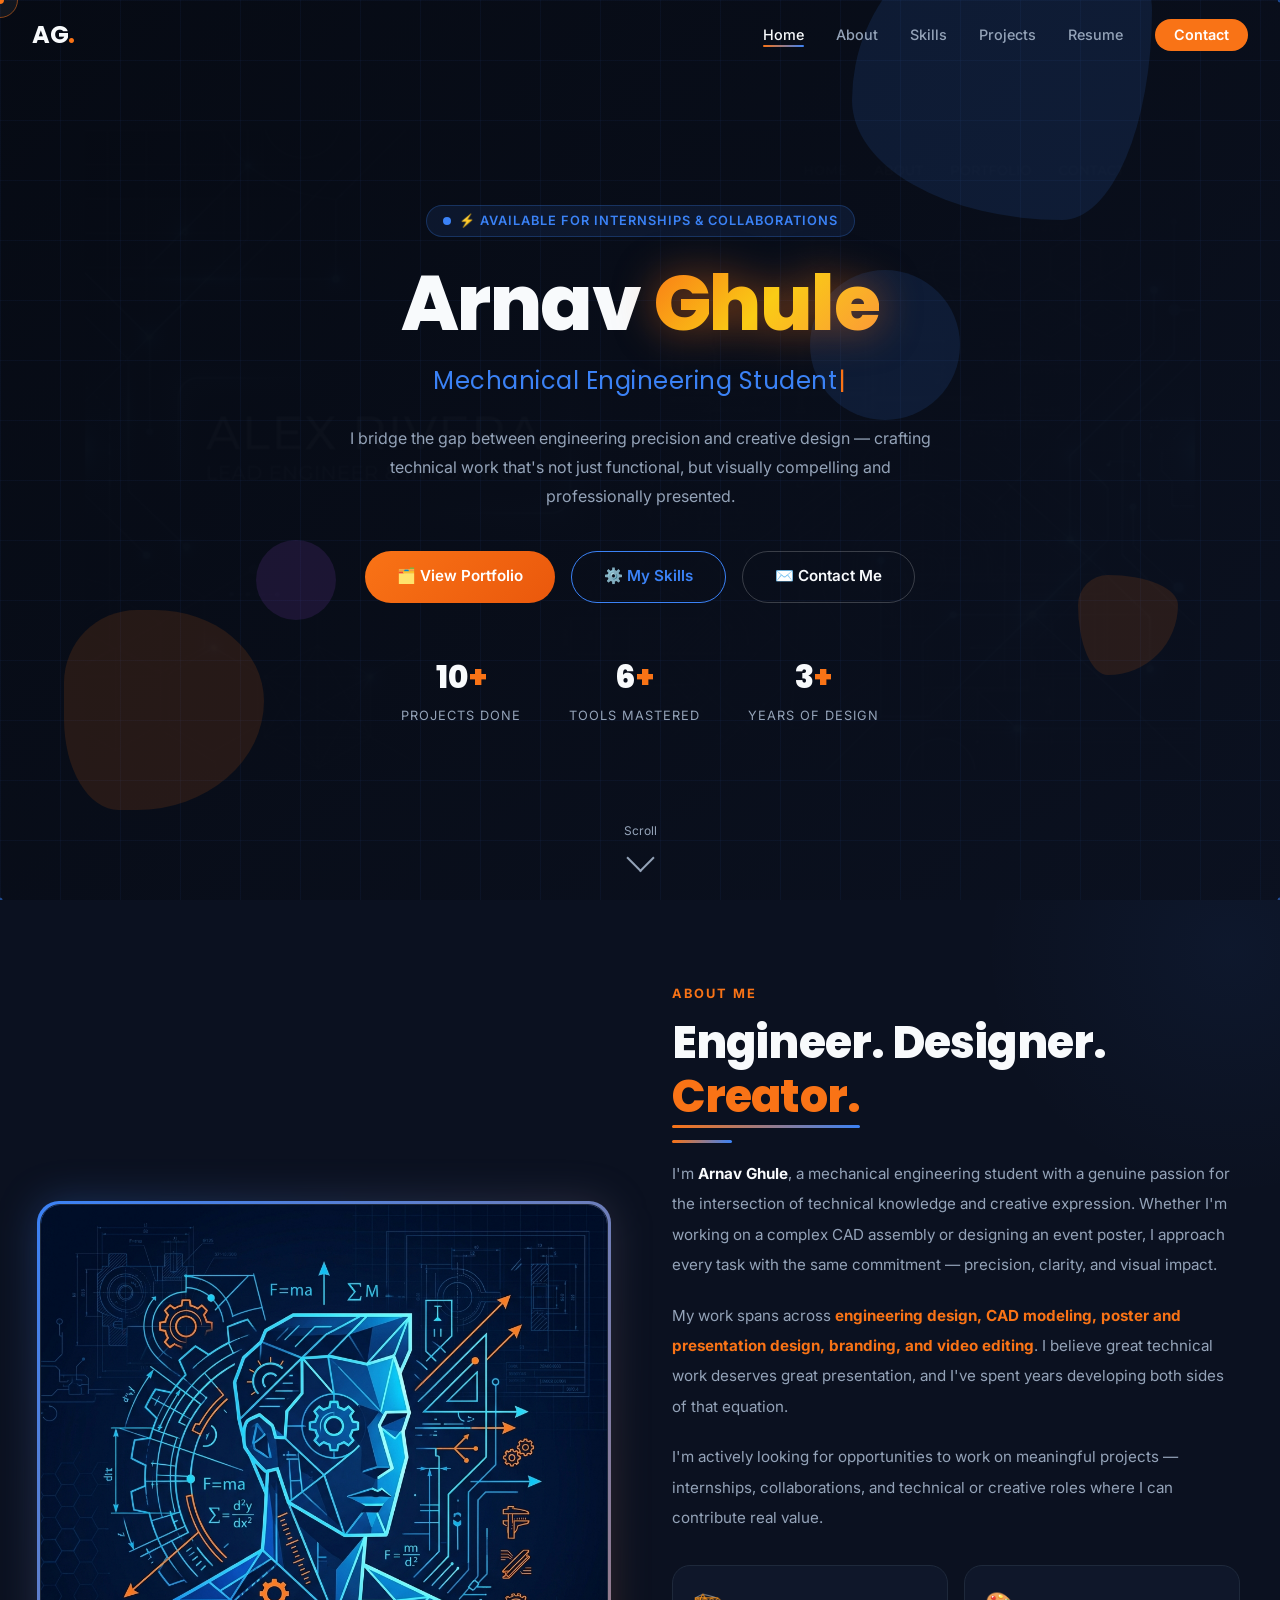
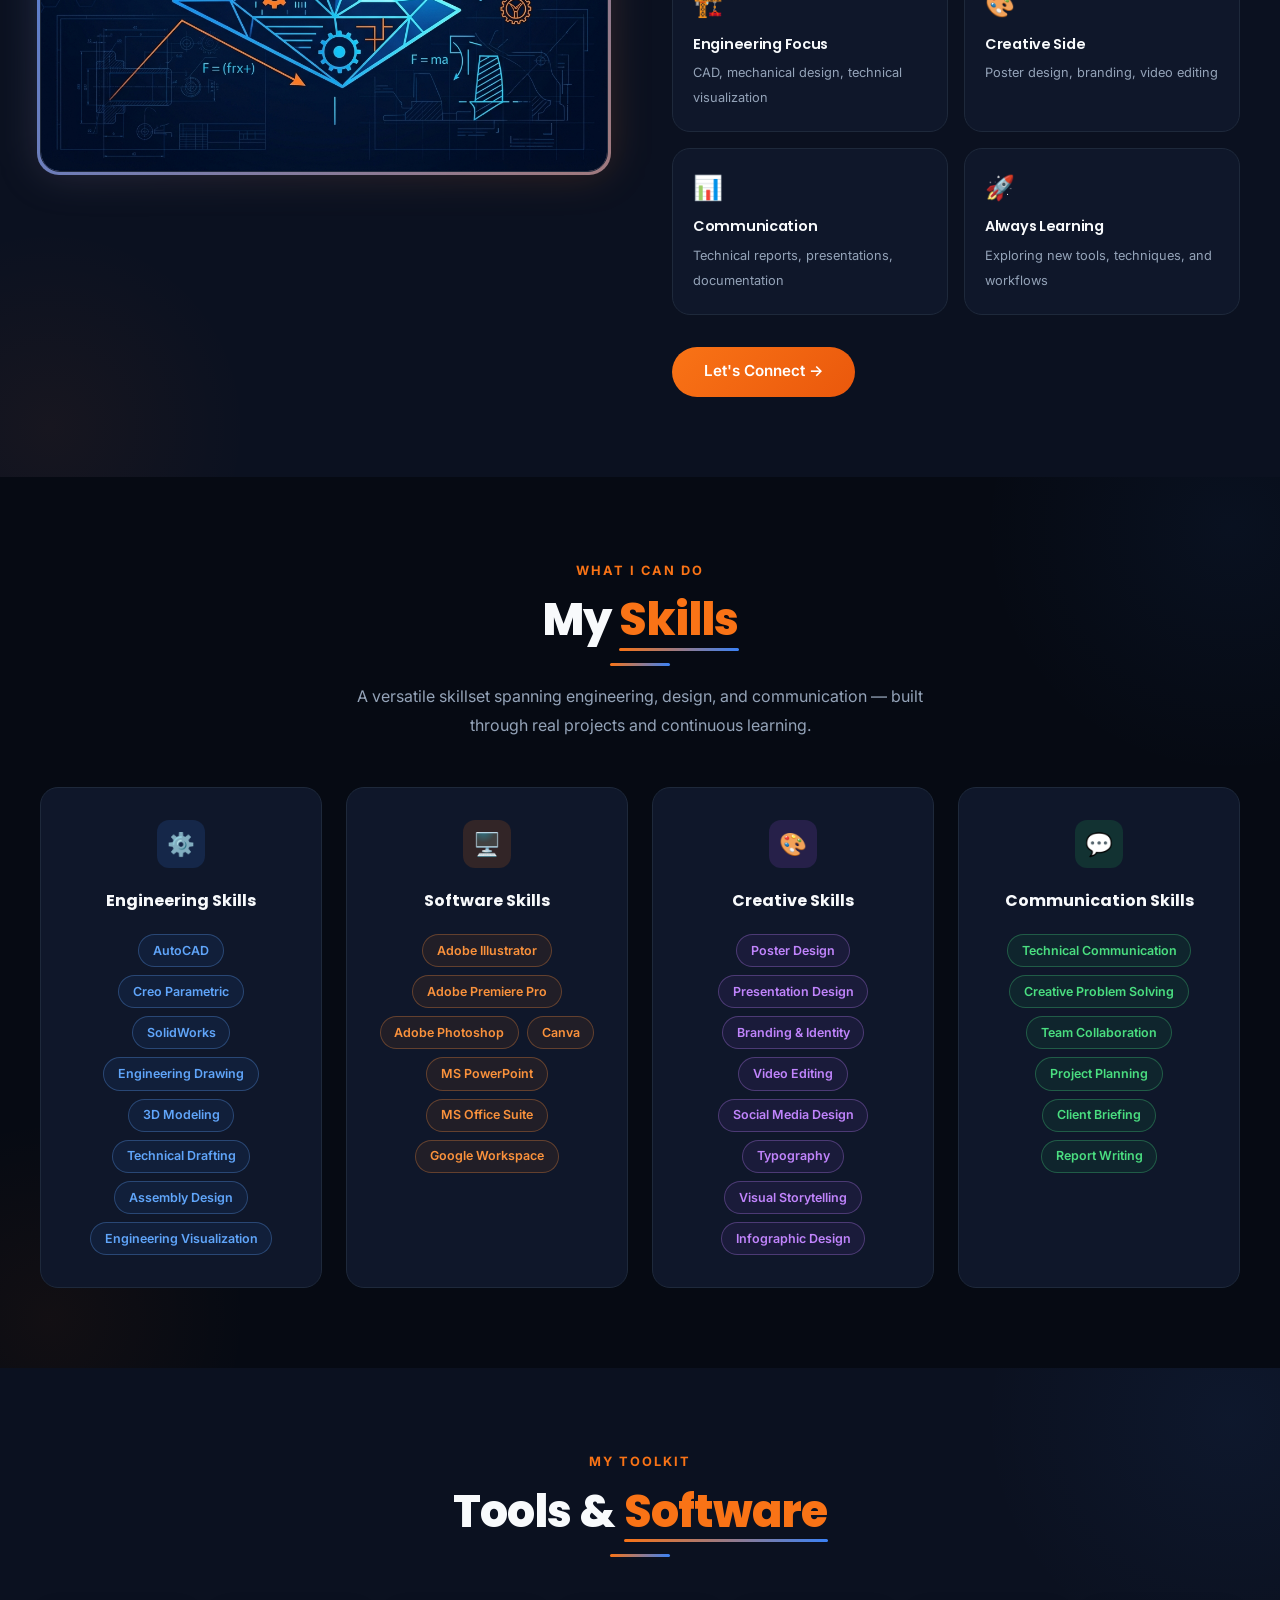
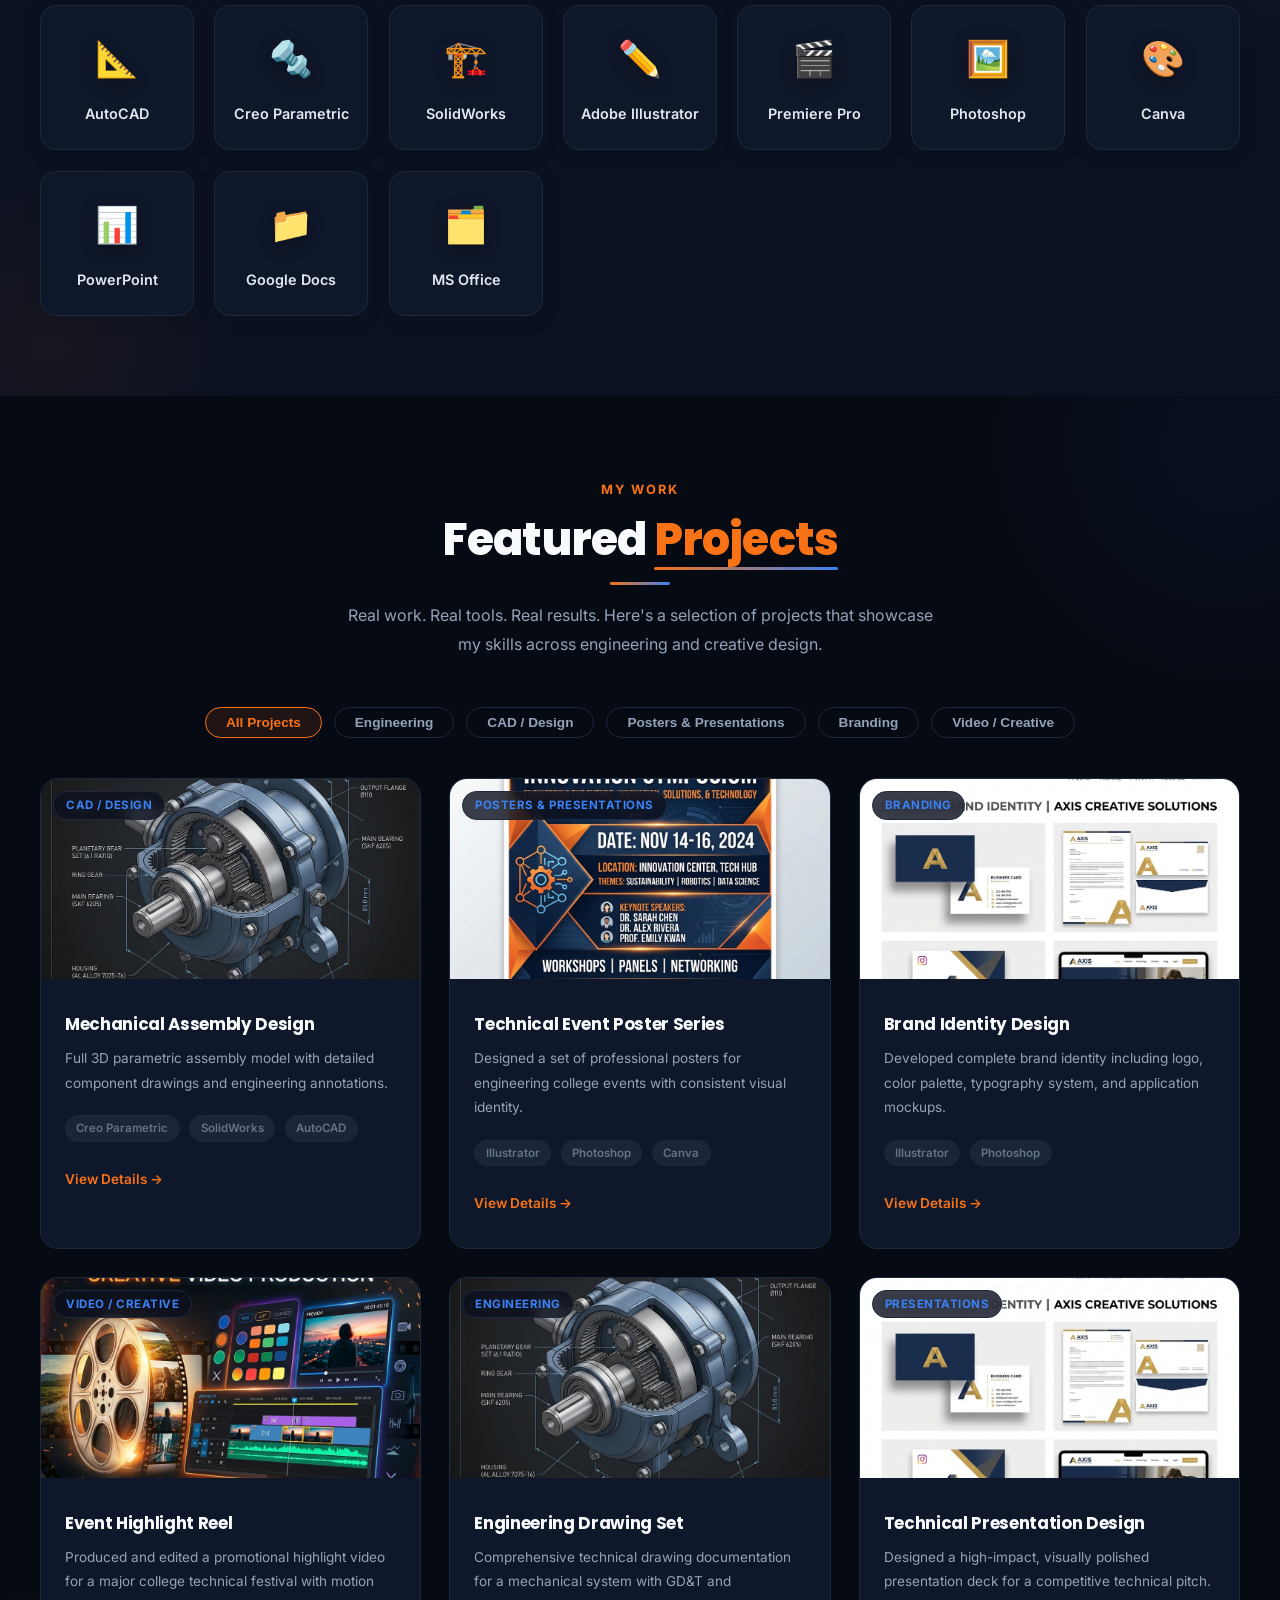
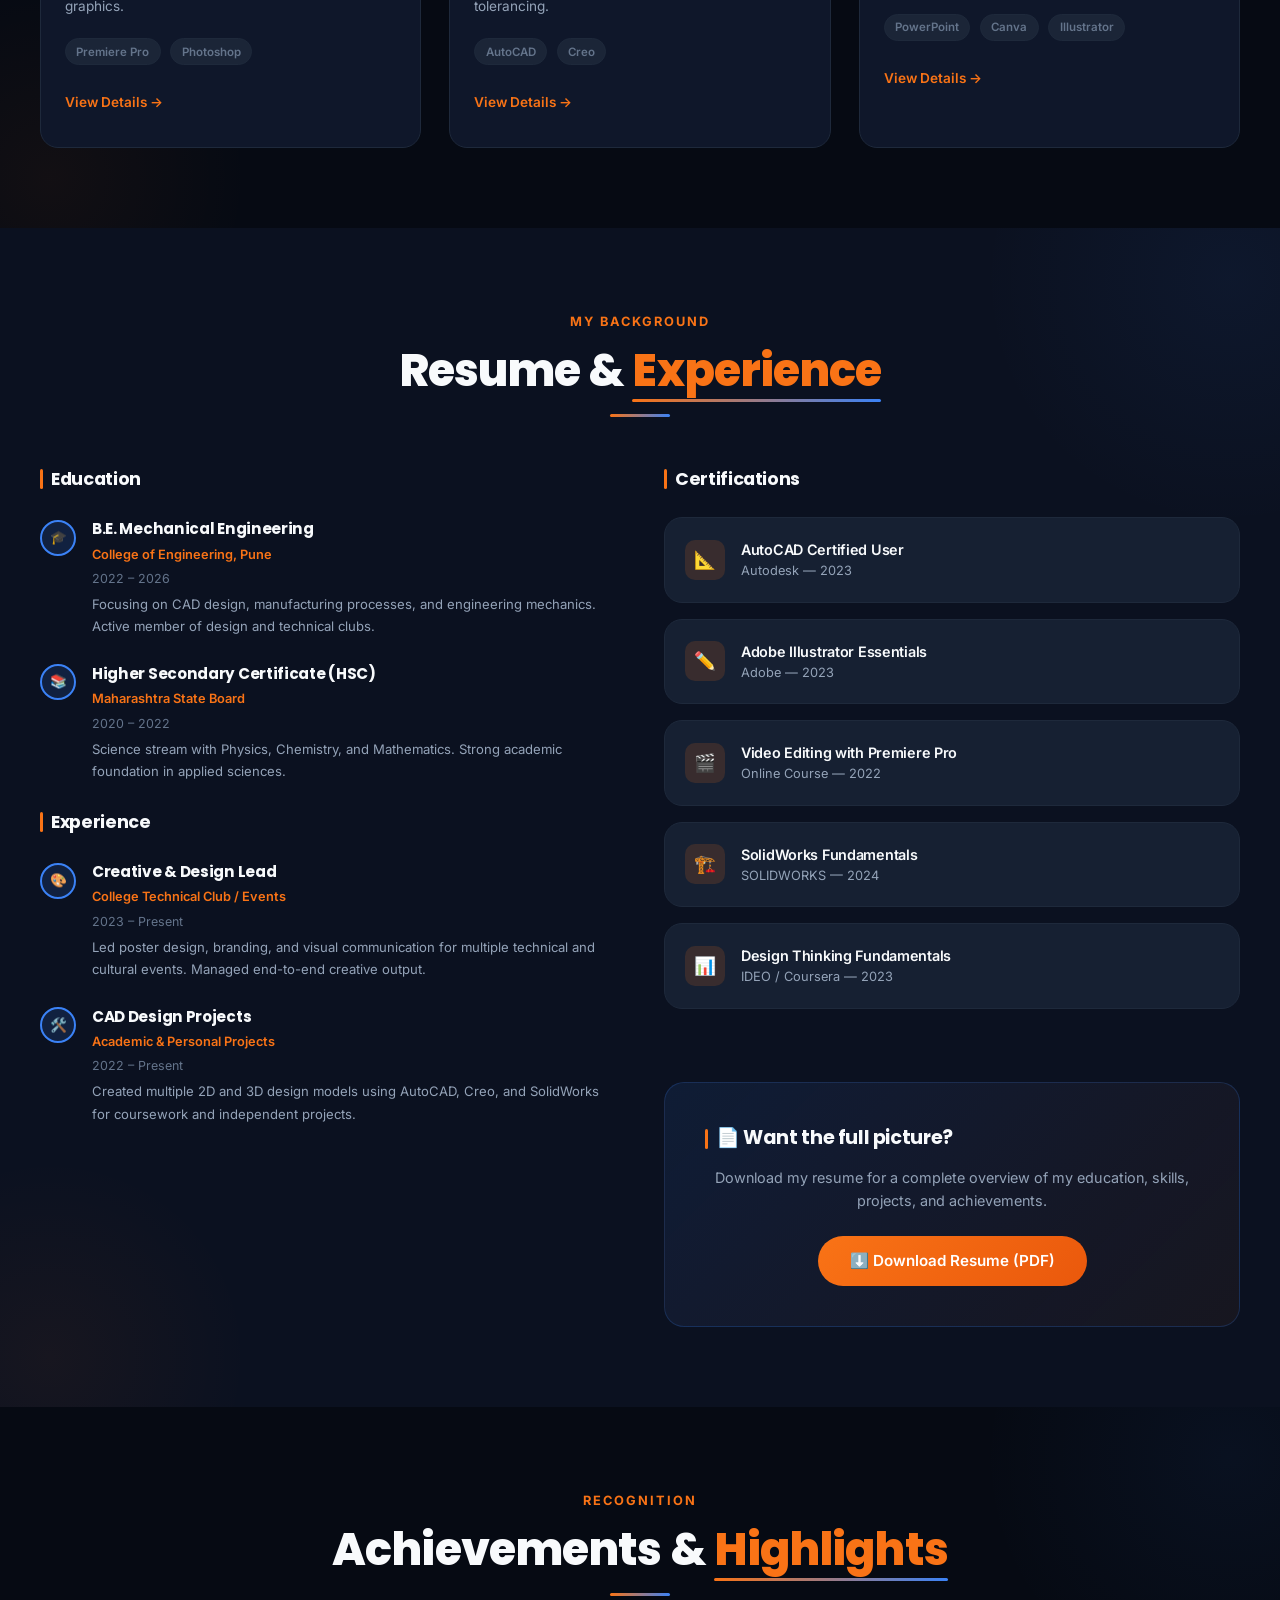
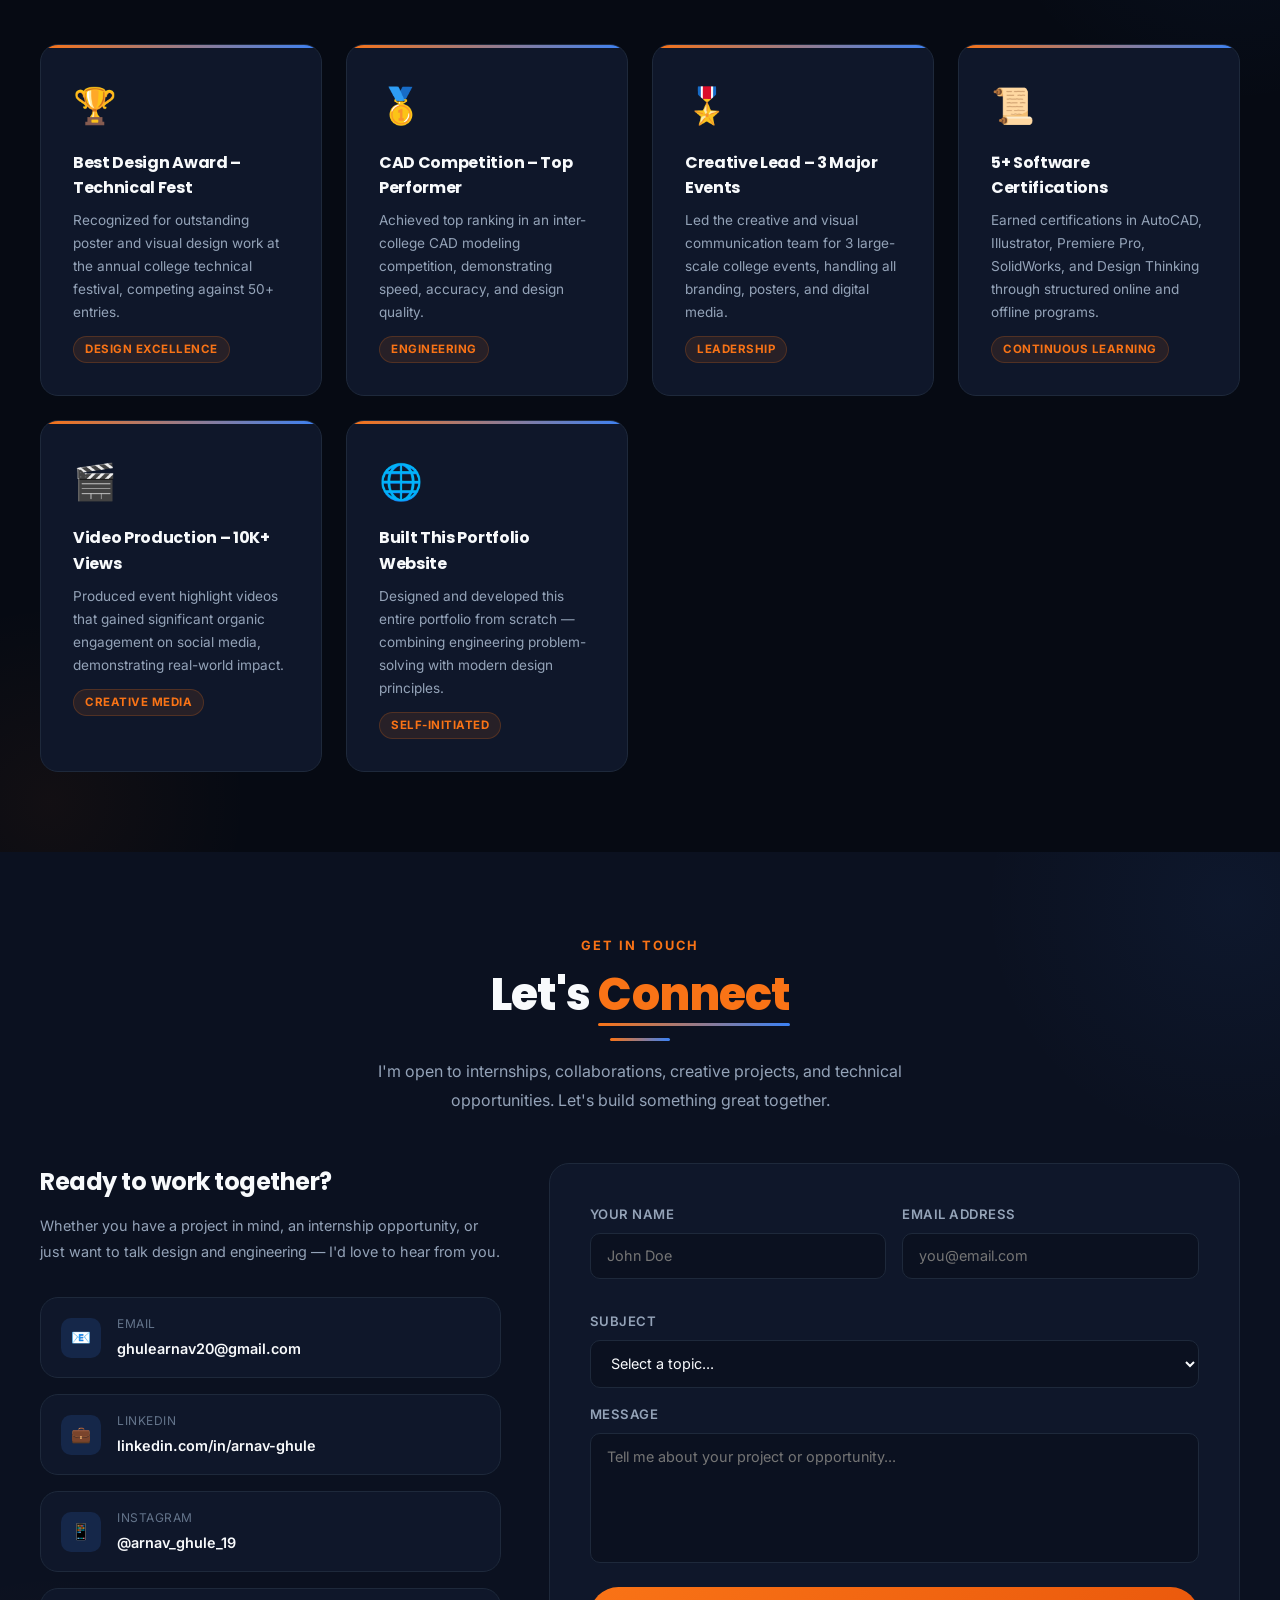
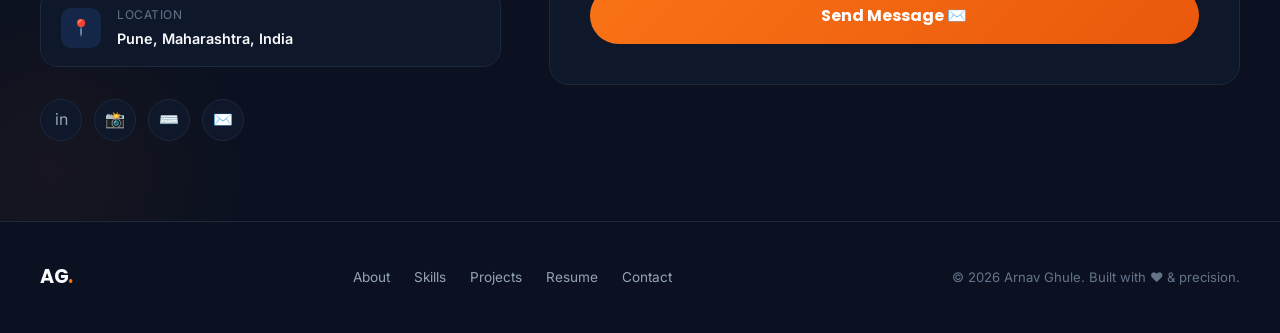
==== commit 82df68d0: "Remove inner tag parallax to animate card and details synchronously as a solid 3D object" ====
--- a/enhanced/index.html
+++ b/enhanced/index.html
@@ -472,6 +472,6 @@
   </div>
 </div>
 
-<script src="script.js?v=9"></script>
+<script src="script.js?v=10"></script>
 </body>
 </html>
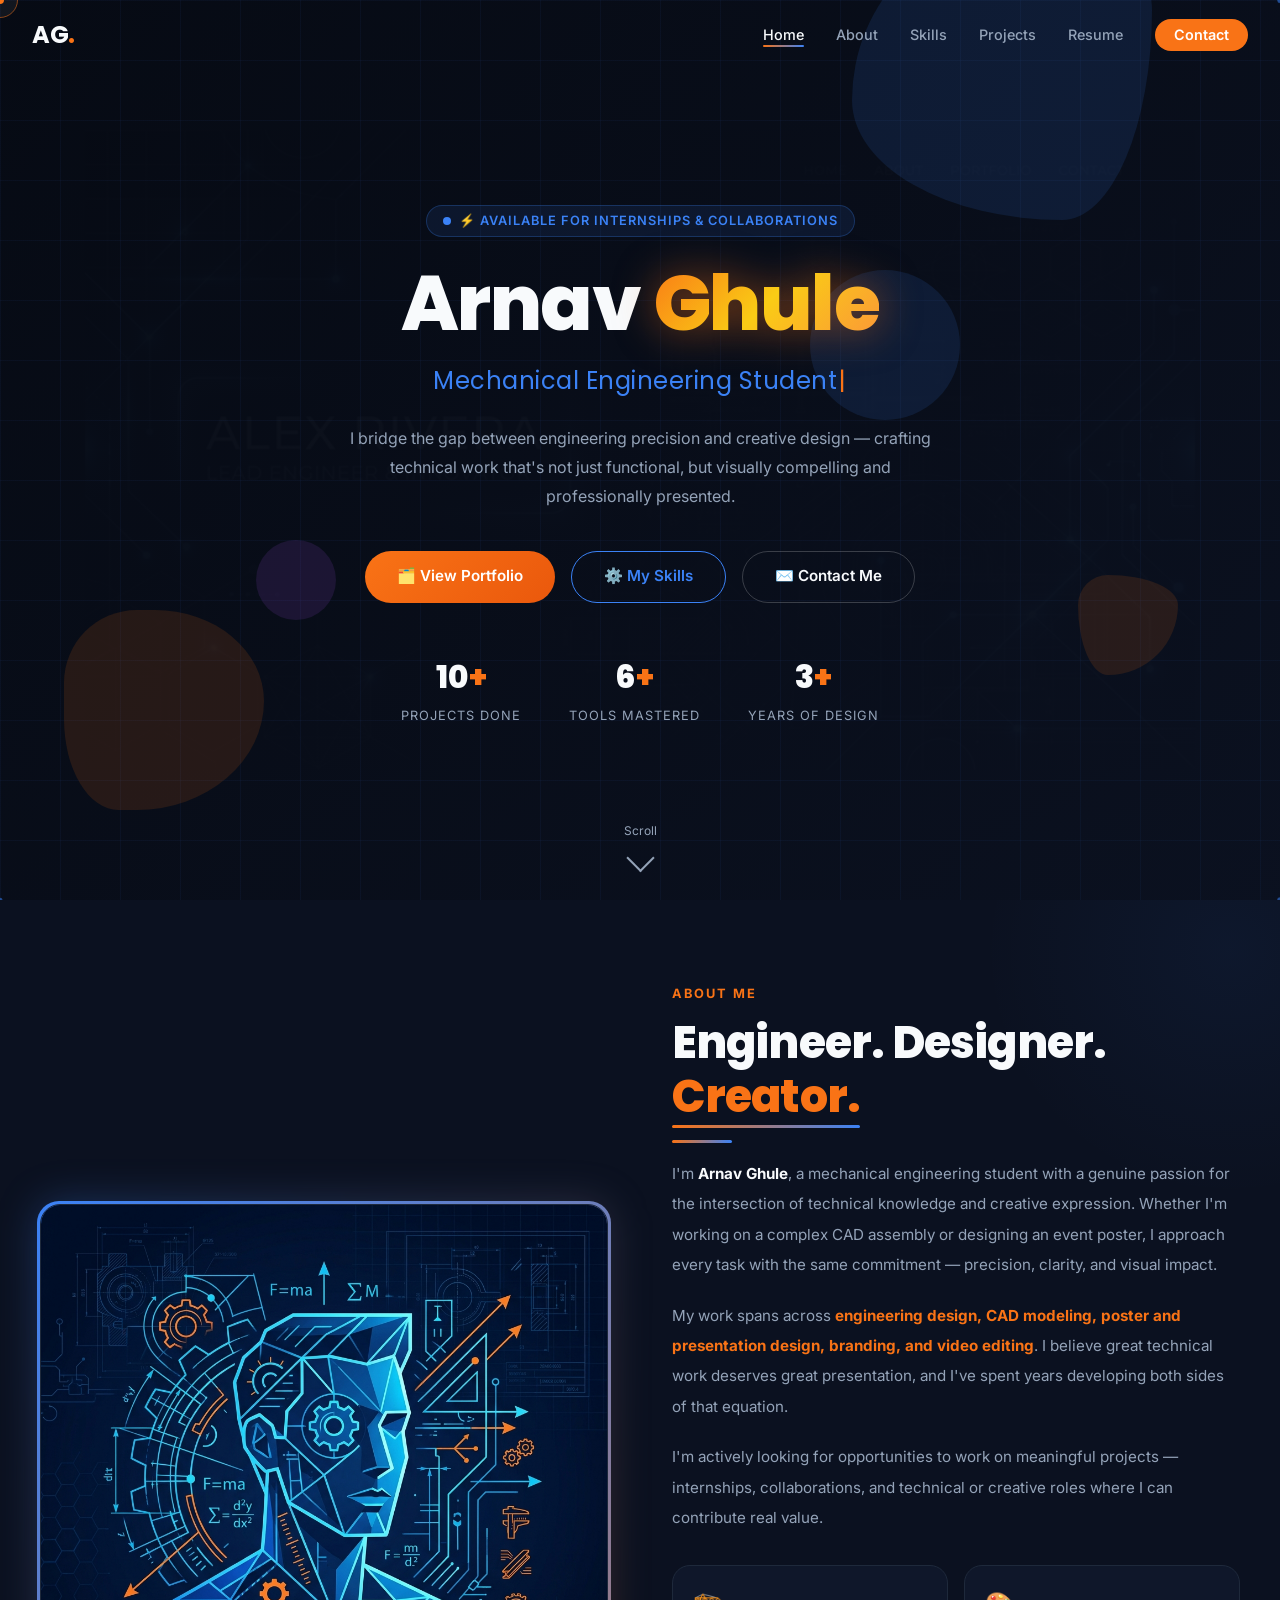
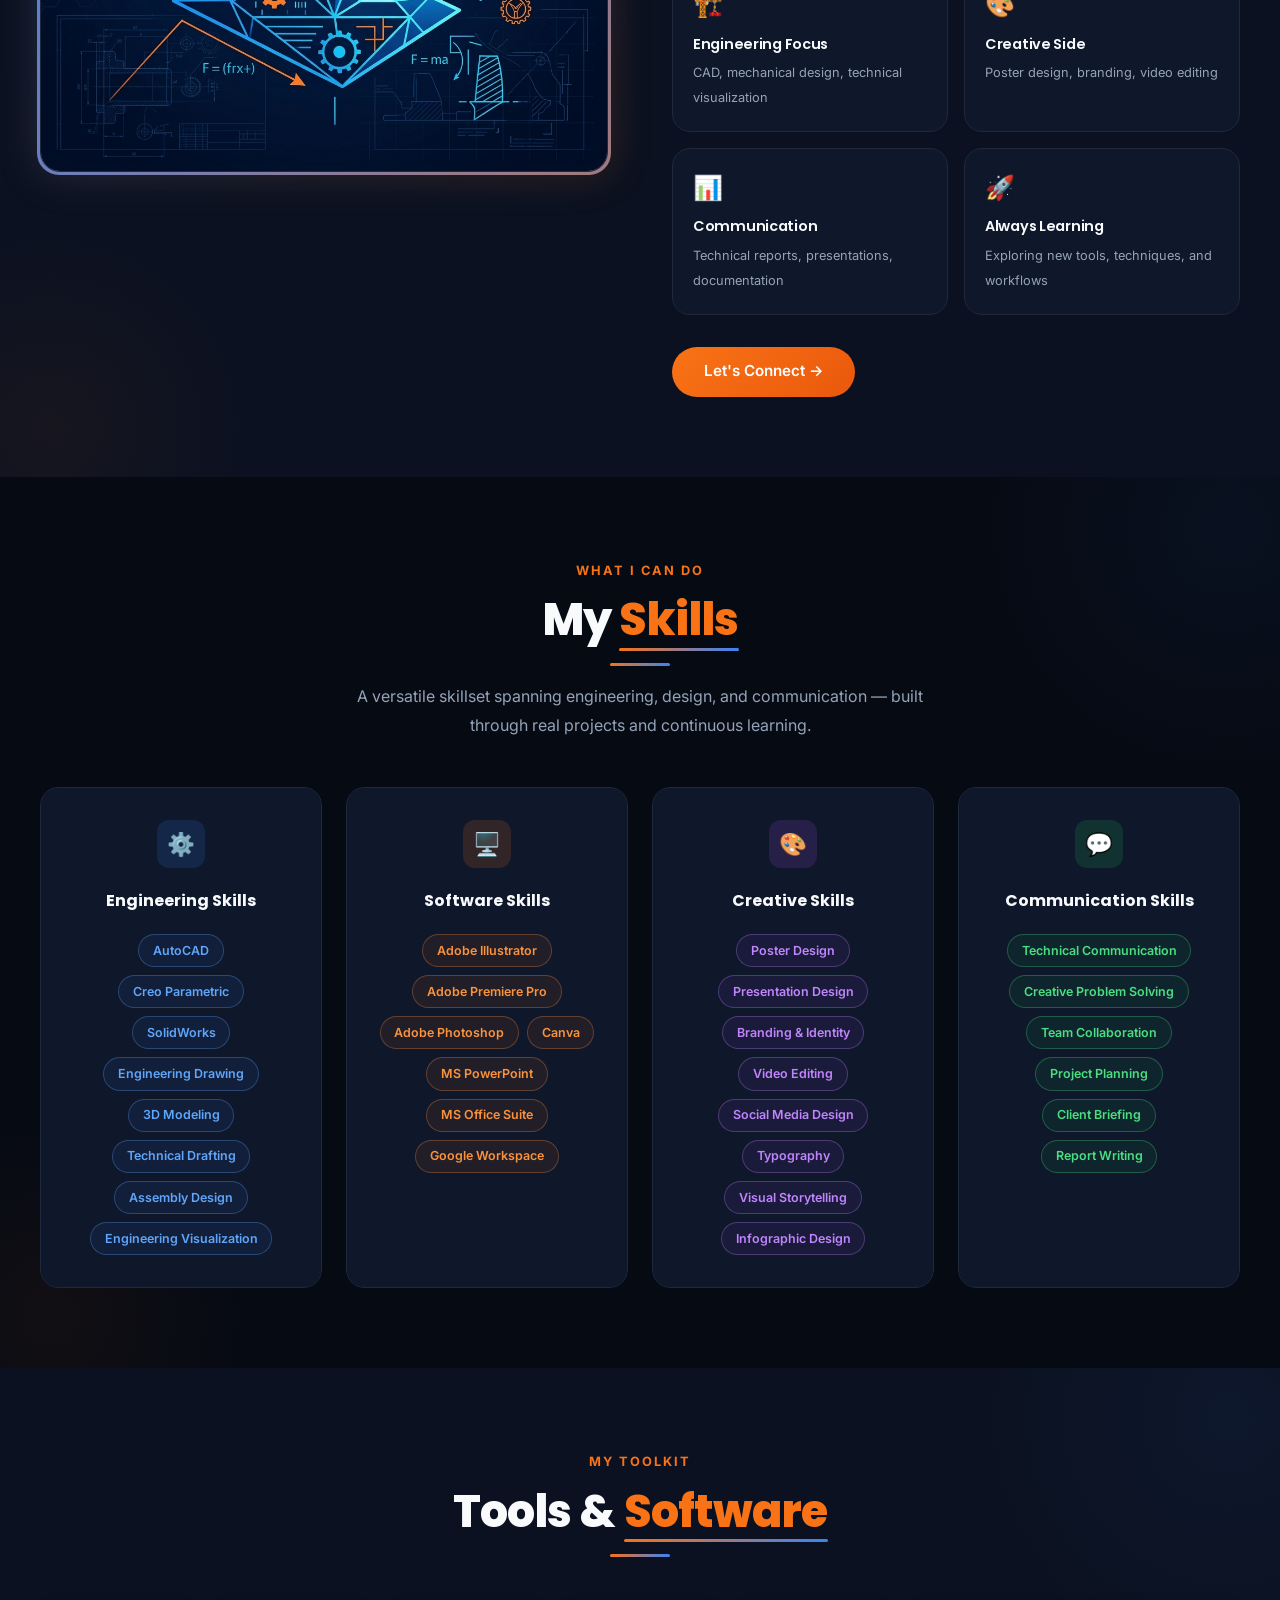
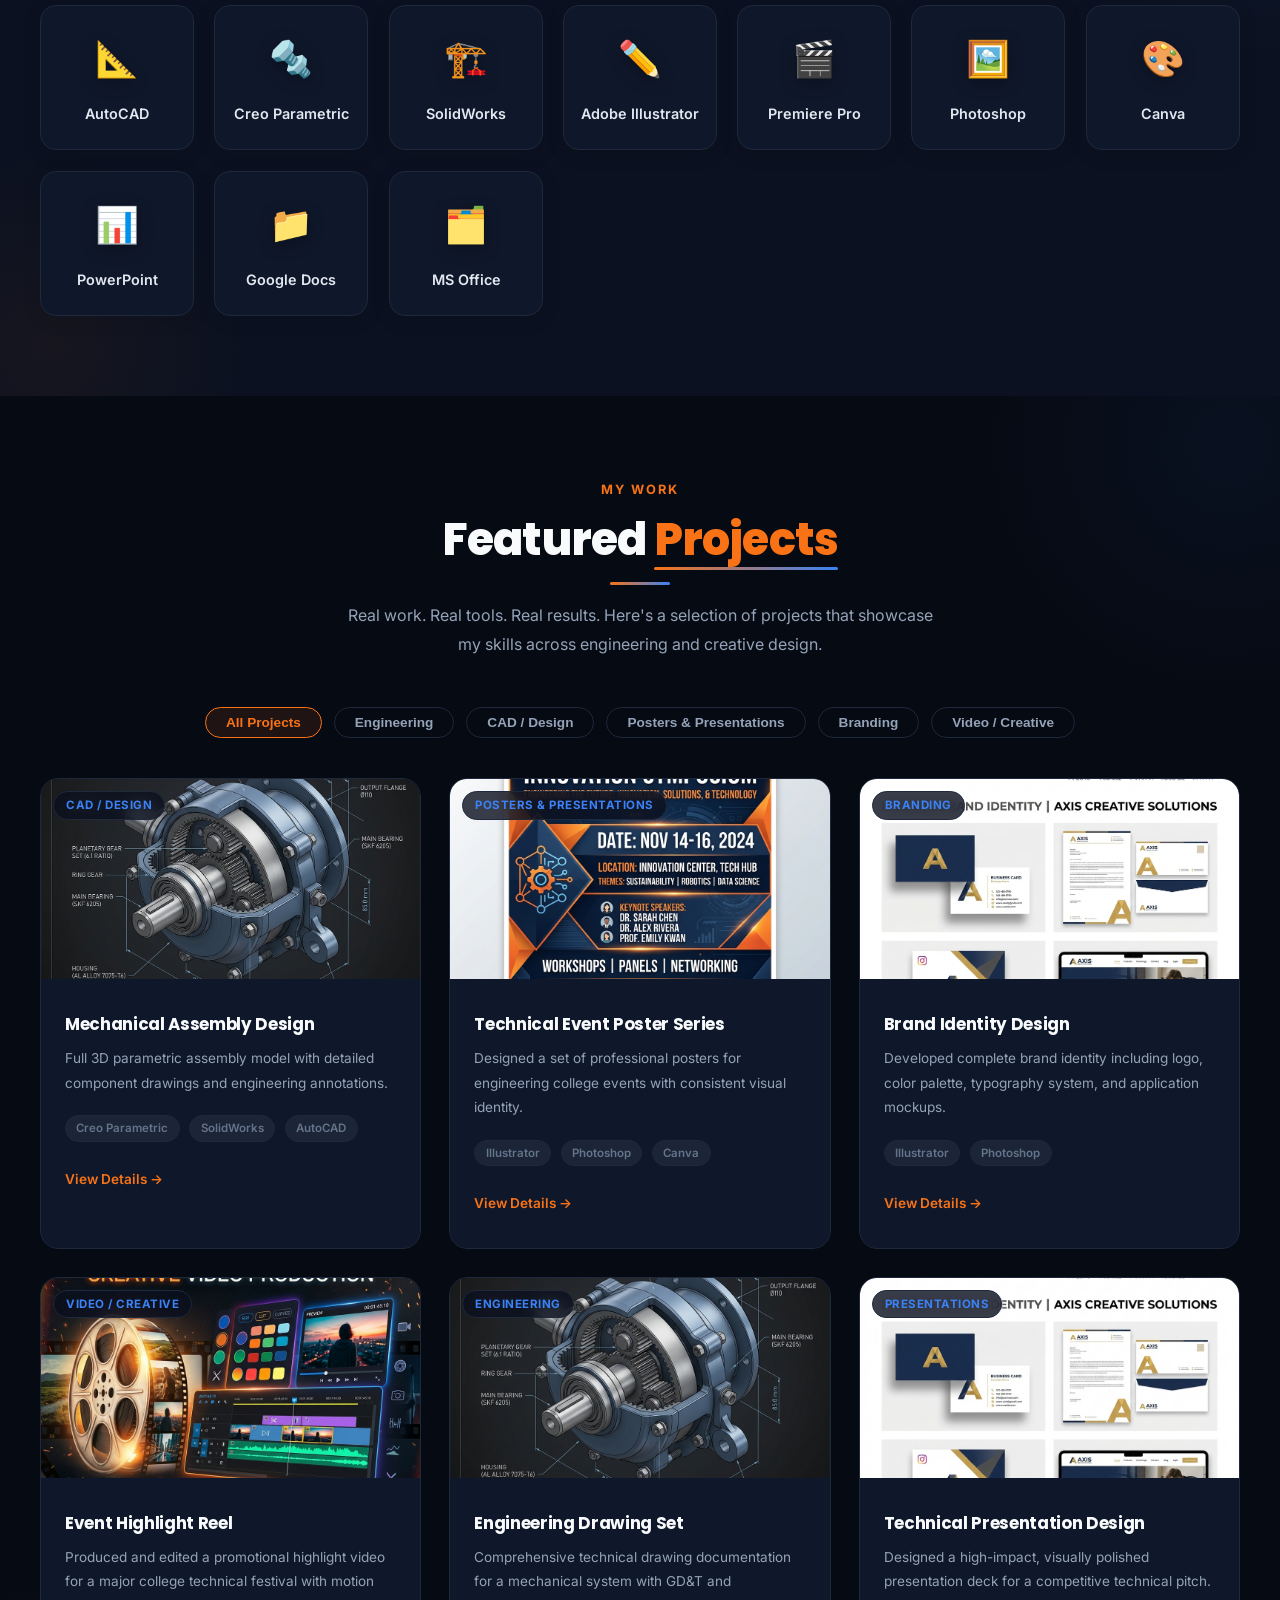
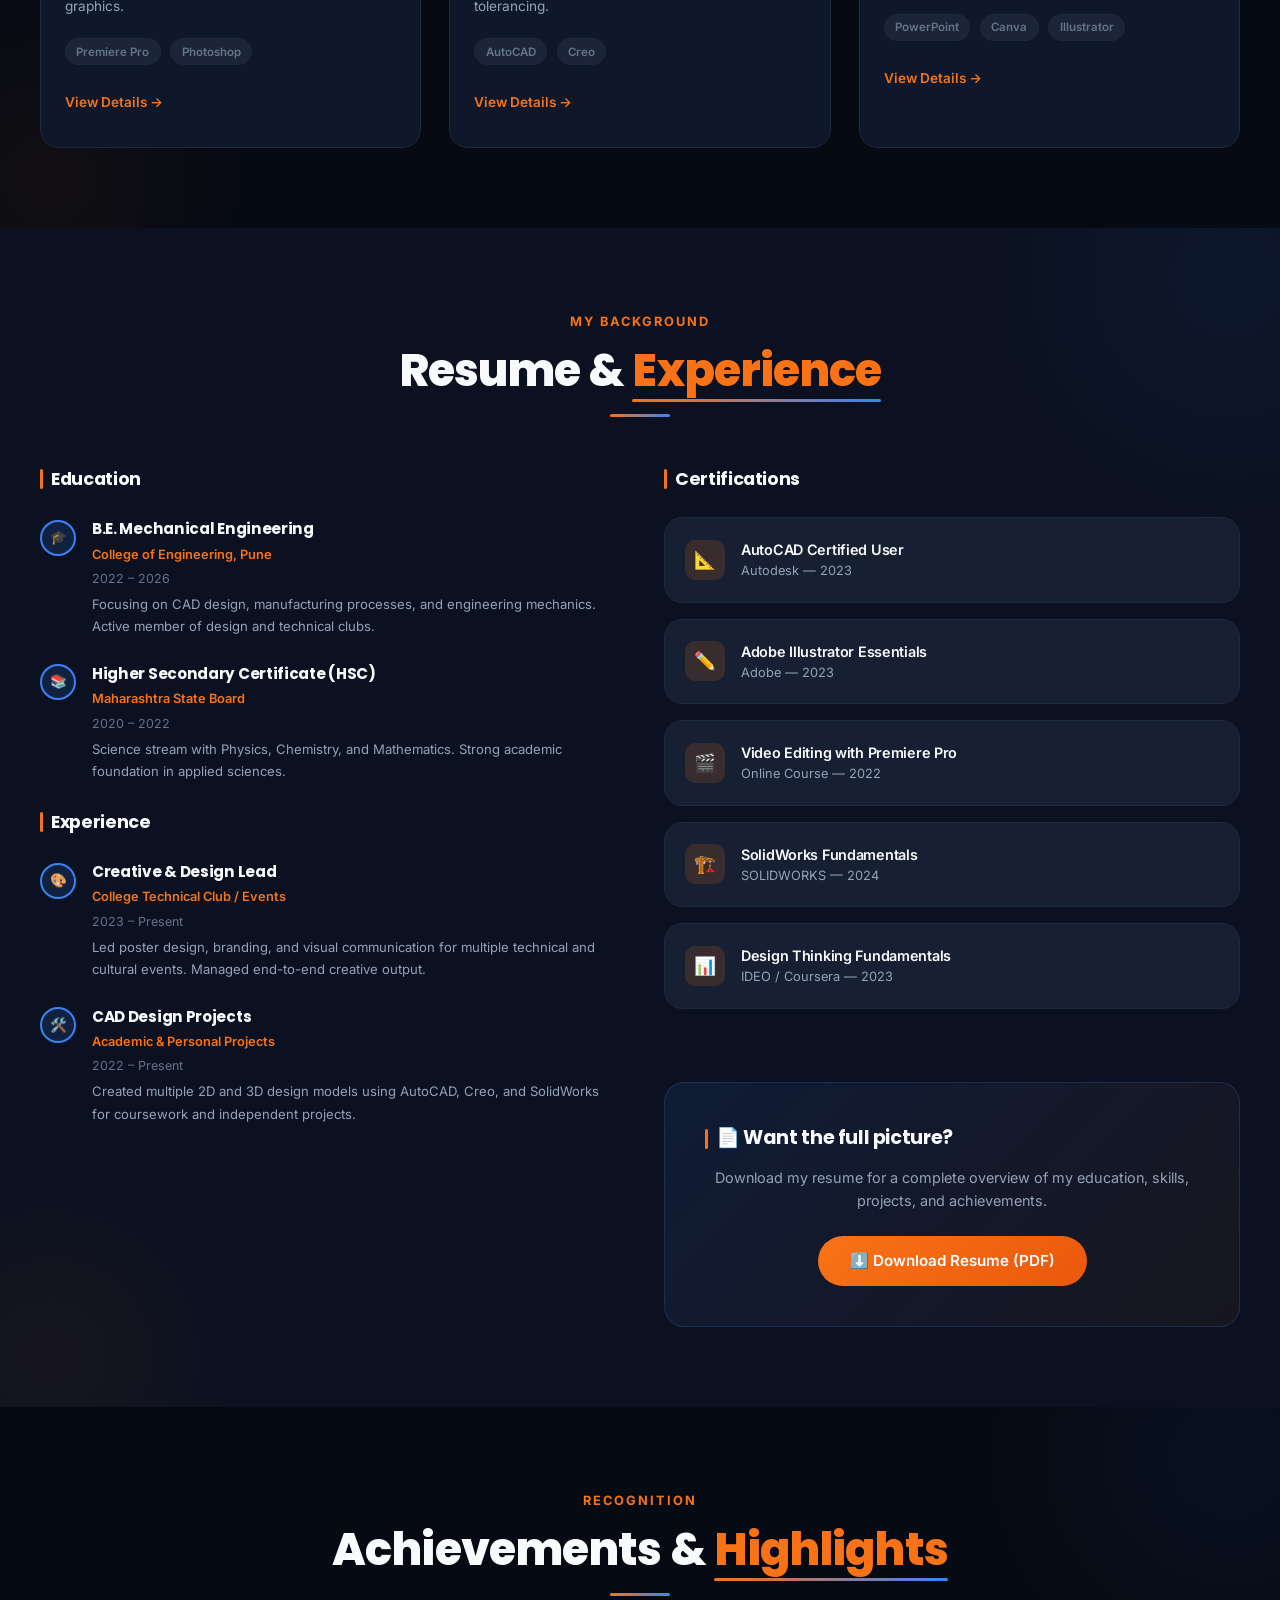
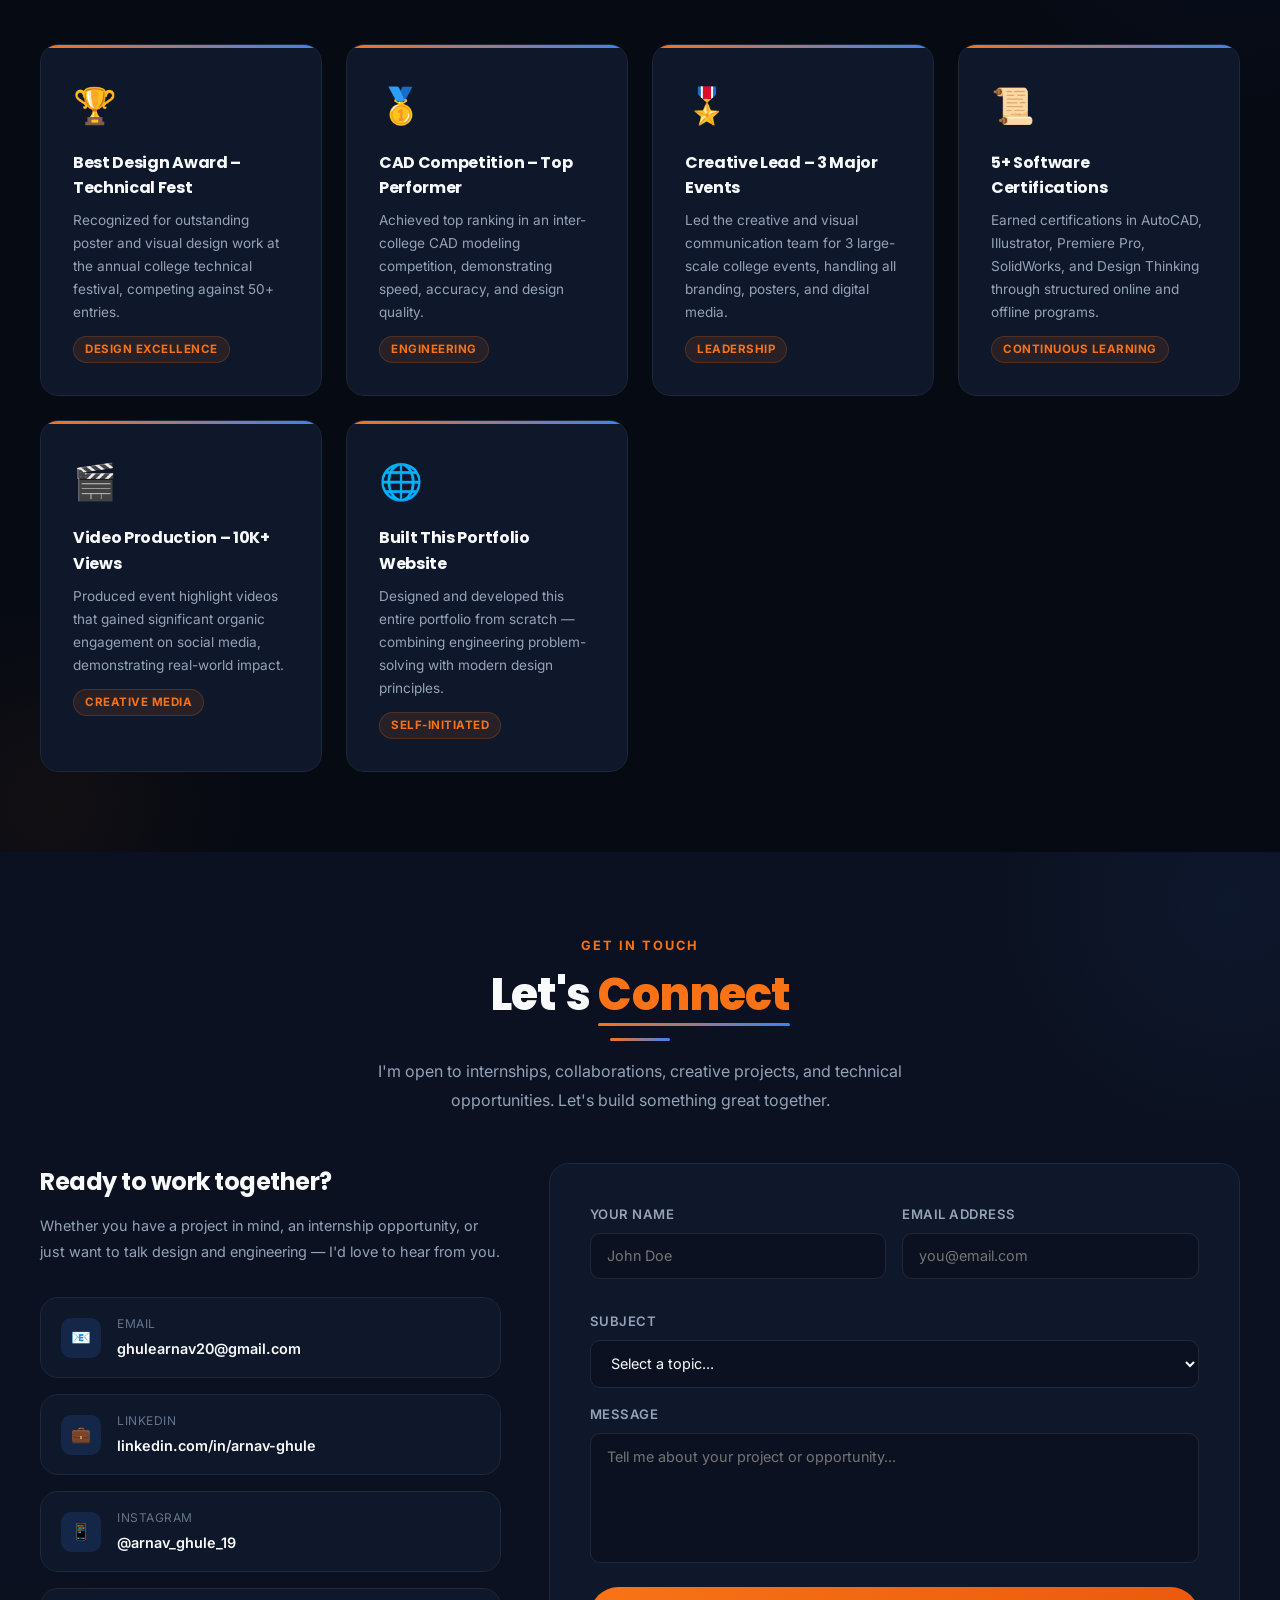
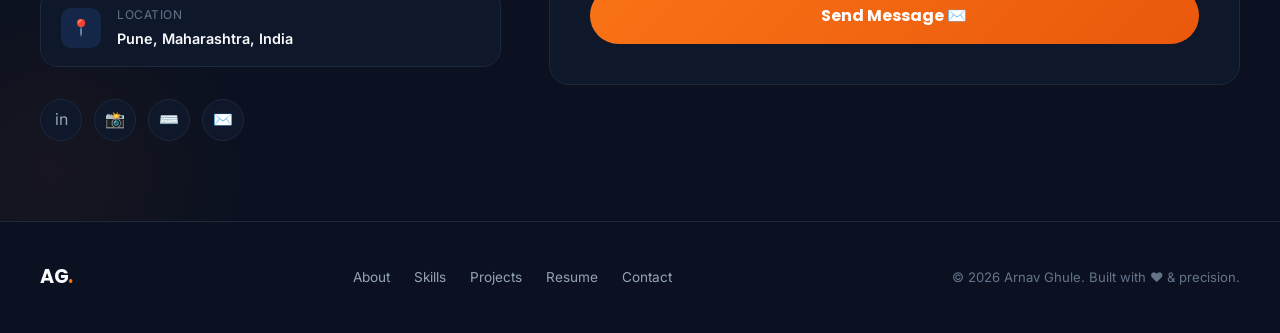
==== commit 7fdb7cec: "Fix WebKit border-radius bleeding bug during 3D transform on project cards" ====
--- a/enhanced/index.html
+++ b/enhanced/index.html
@@ -7,8 +7,8 @@
 <title>Arnav Ghule | Portfolio</title>
 <link rel="preconnect" href="https://fonts.googleapis.com">
 <link href="https://fonts.googleapis.com/css2?family=Poppins:wght@400;600;700;800&family=Inter:wght@400;500;600&display=swap" rel="stylesheet">
-<link rel="stylesheet" href="style.css?v=5">
-<link rel="stylesheet" href="style2.css?v=5">
+<link rel="stylesheet" href="style.css?v=11">
+<link rel="stylesheet" href="style2.css?v=11">
 </head>
 <body>
 <!-- CUSTOM CURSOR -->
--- a/enhanced/style2.css
+++ b/enhanced/style2.css
@@ -157,6 +157,7 @@
   position: relative; overflow: hidden;
   transition: box-shadow .4s cubic-bezier(.23,1,.32,1), border-color .4s cubic-bezier(.23,1,.32,1), opacity .4s;
   transform-style: preserve-3d;
+  -webkit-mask-image: -webkit-radial-gradient(white, black);
 }
 .skill-category::before {
   content: ''; position: absolute; inset: 0;
@@ -216,6 +217,11 @@
   transform-style: preserve-3d;
   transform: perspective(1000px) rotateX(0) rotateY(0);
   transition: box-shadow .35s, border-color .35s;
+  -webkit-mask-image: -webkit-radial-gradient(white, black); /* CRITICAL FIX: Forces border-radius clipping during 3D transforms */
+}
+.project-img {
+  border-top-left-radius: 15px; /* Explicitly round the image container corners */
+  border-top-right-radius: 15px;
 }
 .project-card .project-img::after {
   content: ''; position: absolute; inset: 0;
@@ -261,6 +267,7 @@
   transition: box-shadow .4s cubic-bezier(.23,1,.32,1), border-color .4s;
   position: relative;
   transform-style: preserve-3d;
+  -webkit-mask-image: -webkit-radial-gradient(white, black);
 }
 .achievement-card::after {
   content: ''; position: absolute; inset: -1px; border-radius: inherit;
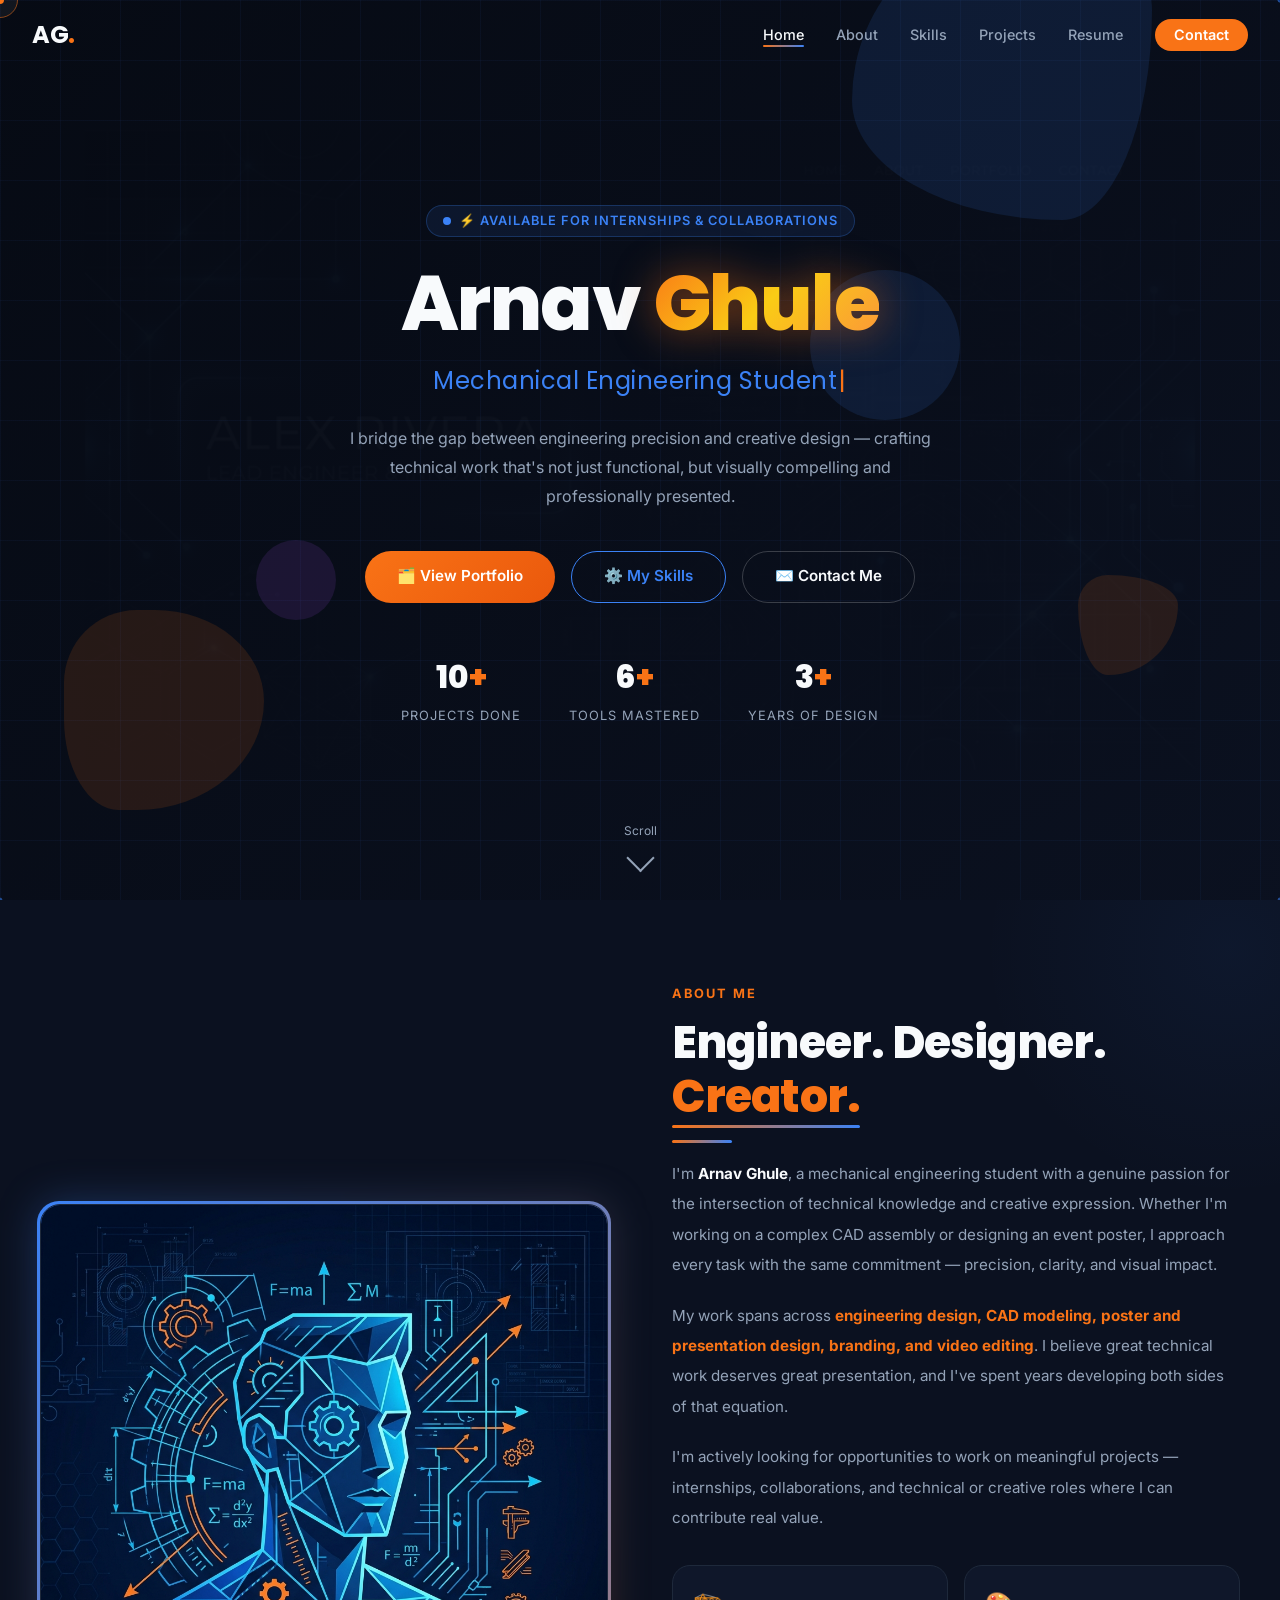
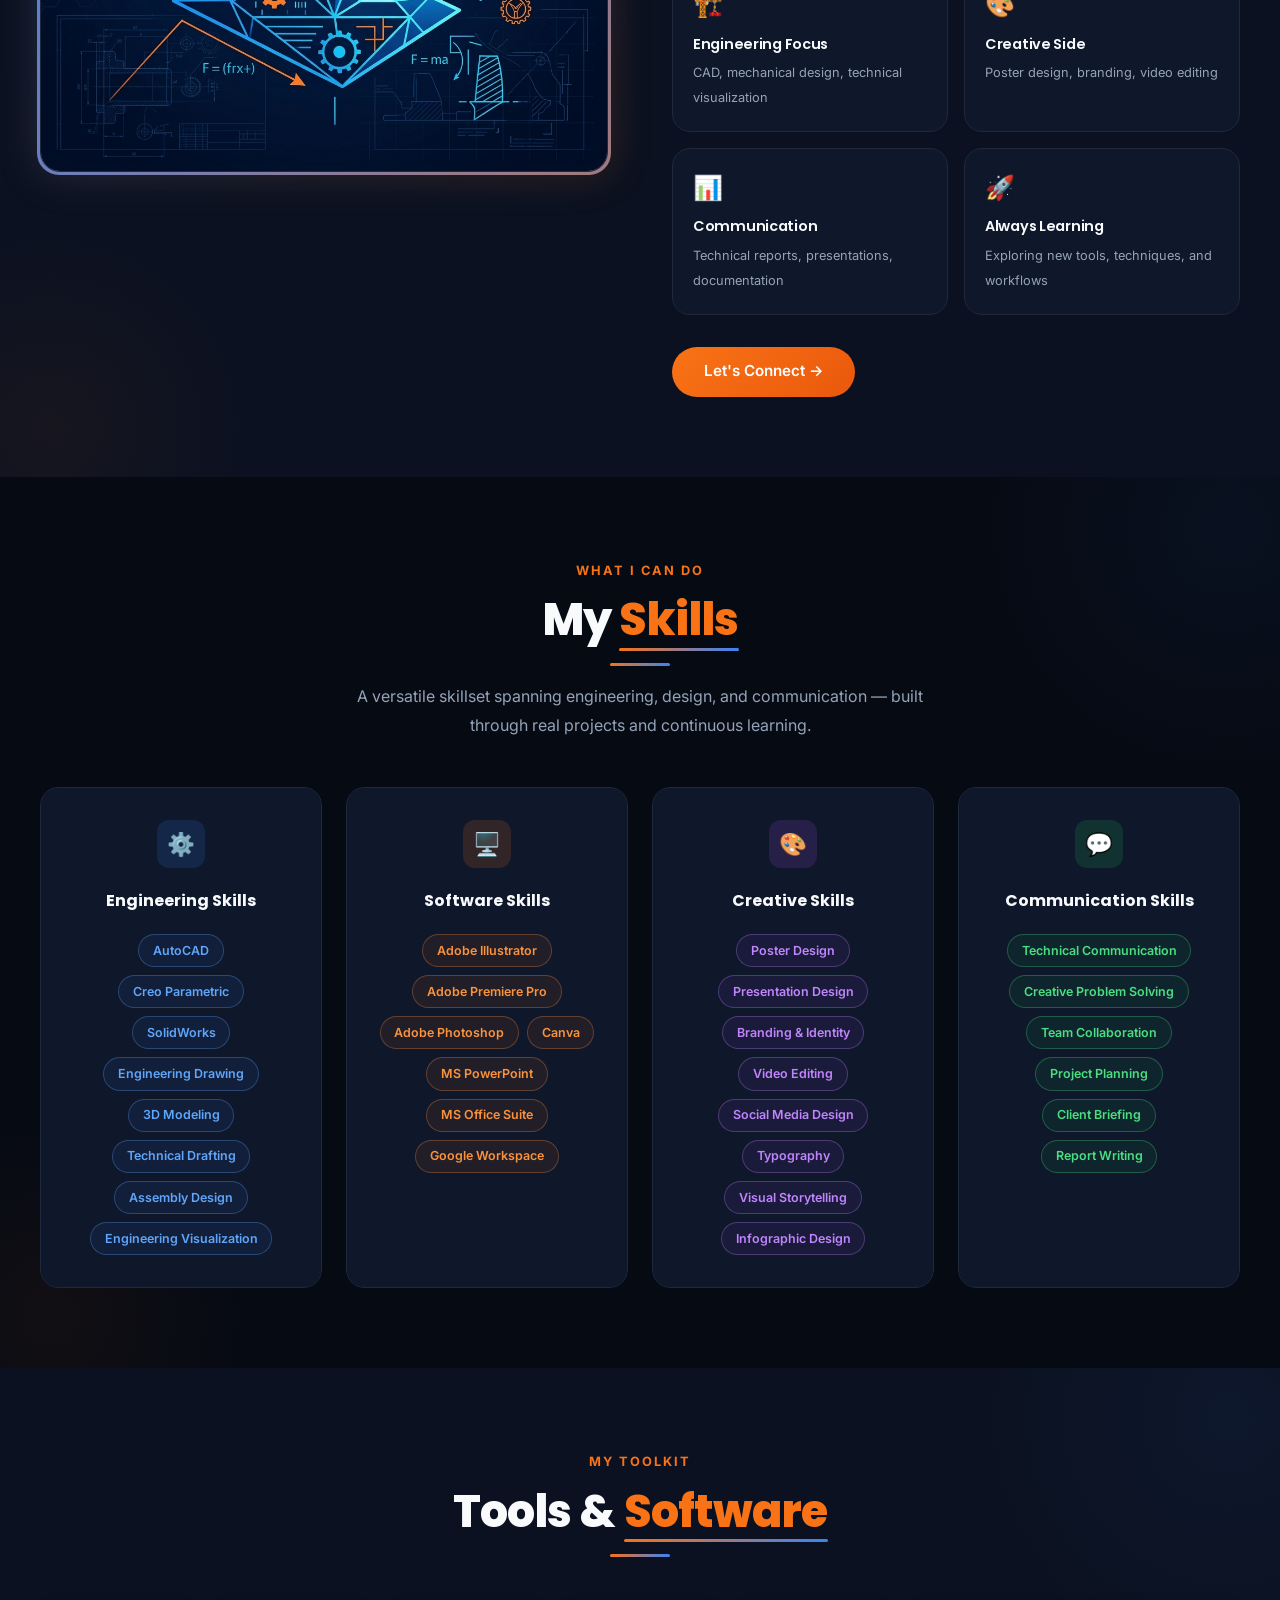
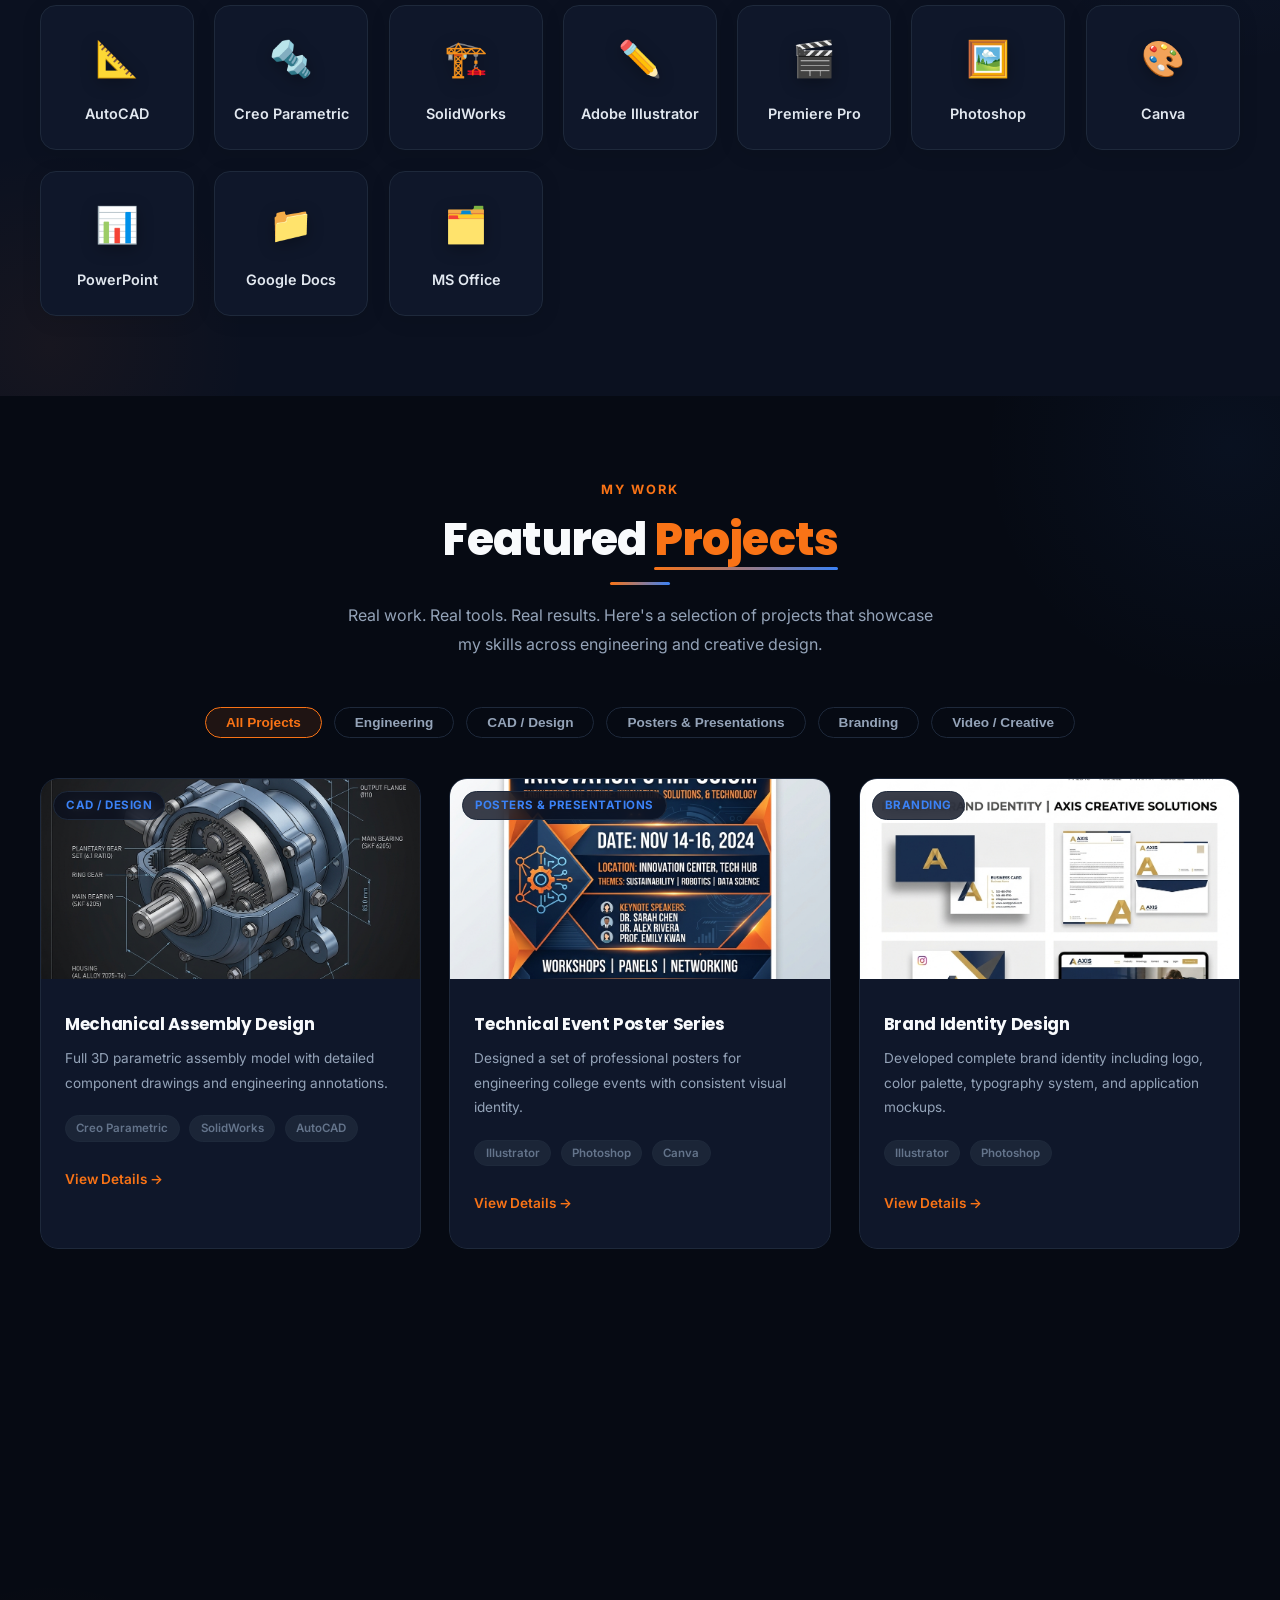
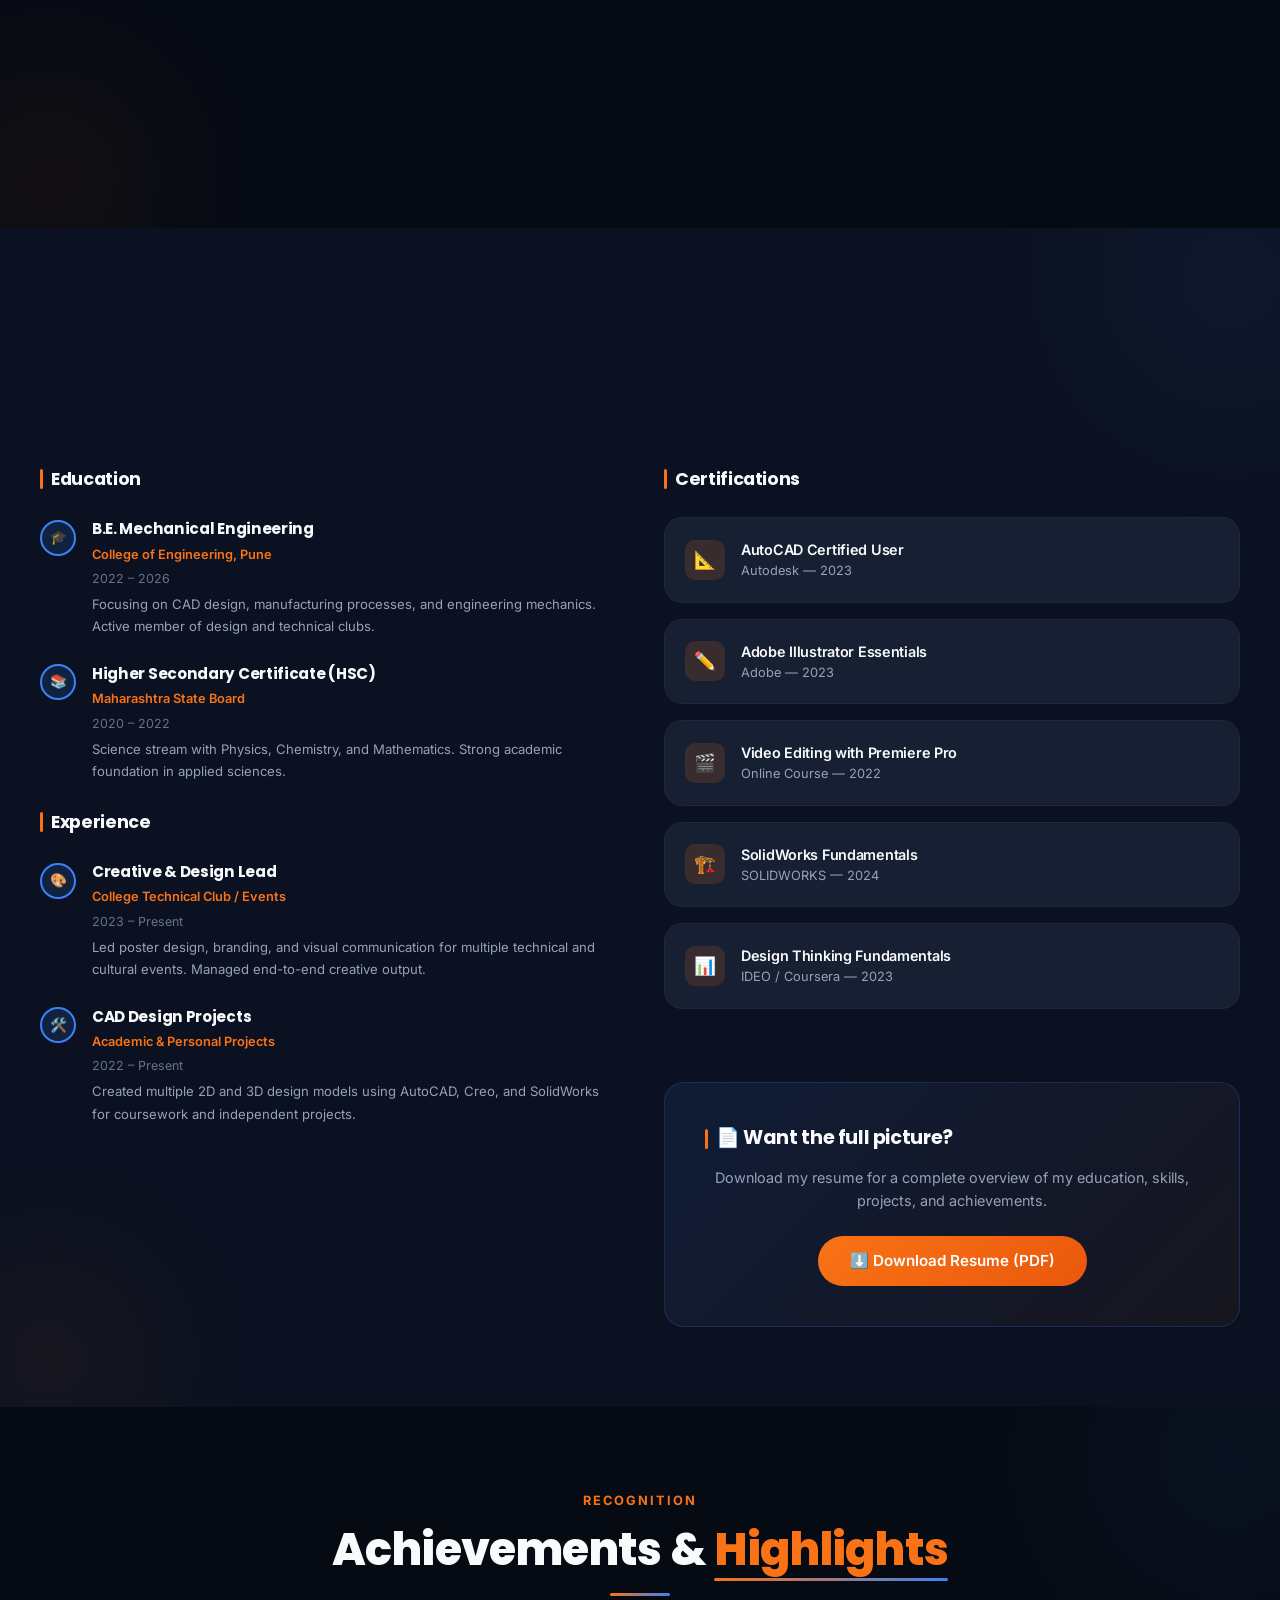
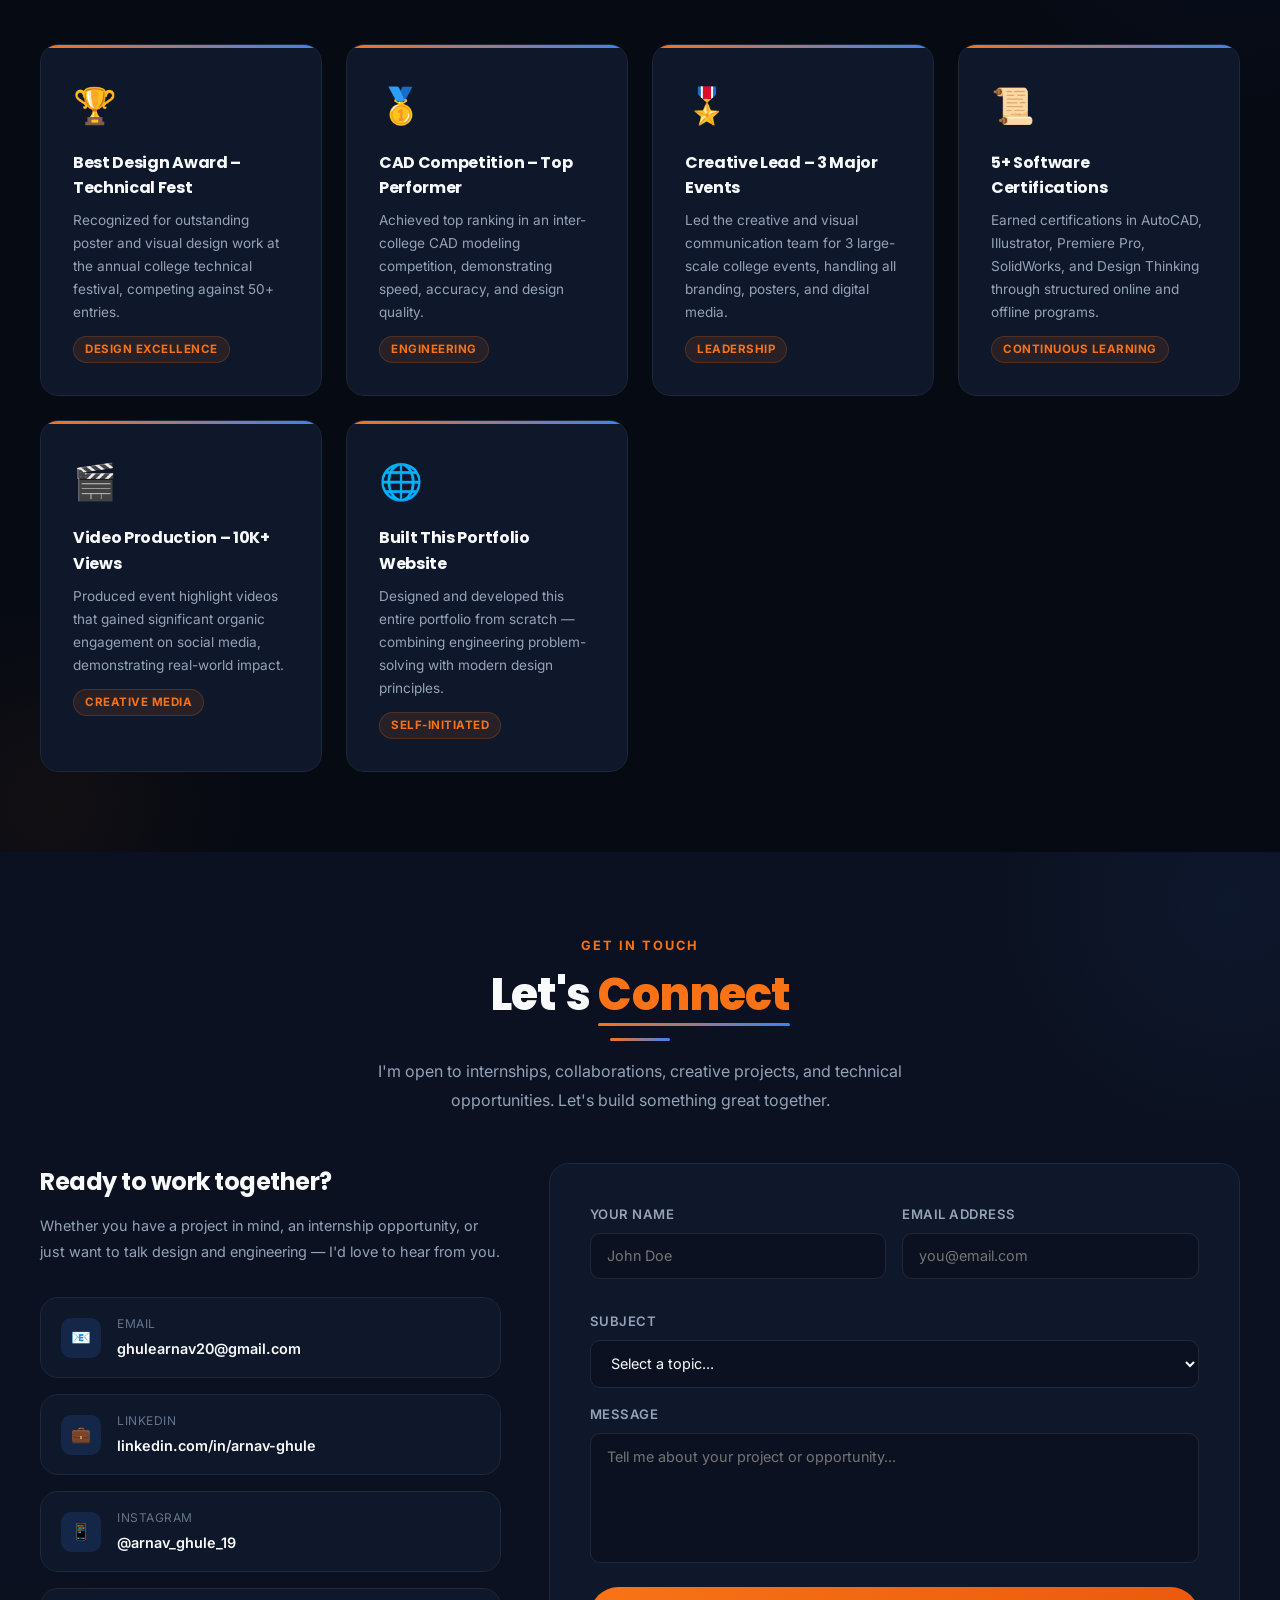
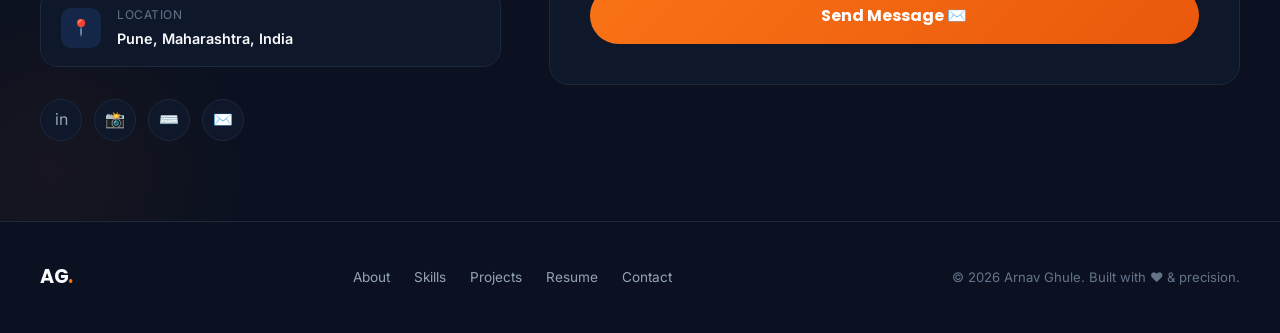
==== commit a01ec303: "Remove hover color change on project badges to fix contrast issues on bright images" ====
--- a/enhanced/index.html
+++ b/enhanced/index.html
@@ -7,8 +7,8 @@
 <title>Arnav Ghule | Portfolio</title>
 <link rel="preconnect" href="https://fonts.googleapis.com">
 <link href="https://fonts.googleapis.com/css2?family=Poppins:wght@400;600;700;800&family=Inter:wght@400;500;600&display=swap" rel="stylesheet">
-<link rel="stylesheet" href="style.css?v=11">
-<link rel="stylesheet" href="style2.css?v=11">
+<link rel="stylesheet" href="style.css?v=12">
+<link rel="stylesheet" href="style2.css?v=12">
 </head>
 <body>
 <!-- CUSTOM CURSOR -->
--- a/enhanced/style2.css
+++ b/enhanced/style2.css
@@ -234,13 +234,10 @@
 }
 
 /* ==============================
-   PROJECT CATEGORY BADGE GLOW
+   PROJECT CATEGORY BADGE
    ============================== */
 .project-cat-badge {
-  animation: none; transition: all .3s;
-}
-.project-card:hover .project-cat-badge {
-  background: rgba(59,130,246,.25); border-color: rgba(59,130,246,.5); color: #93c5fd;
+  animation: none; transition: transform .3s ease;
 }
 
 /* ==============================
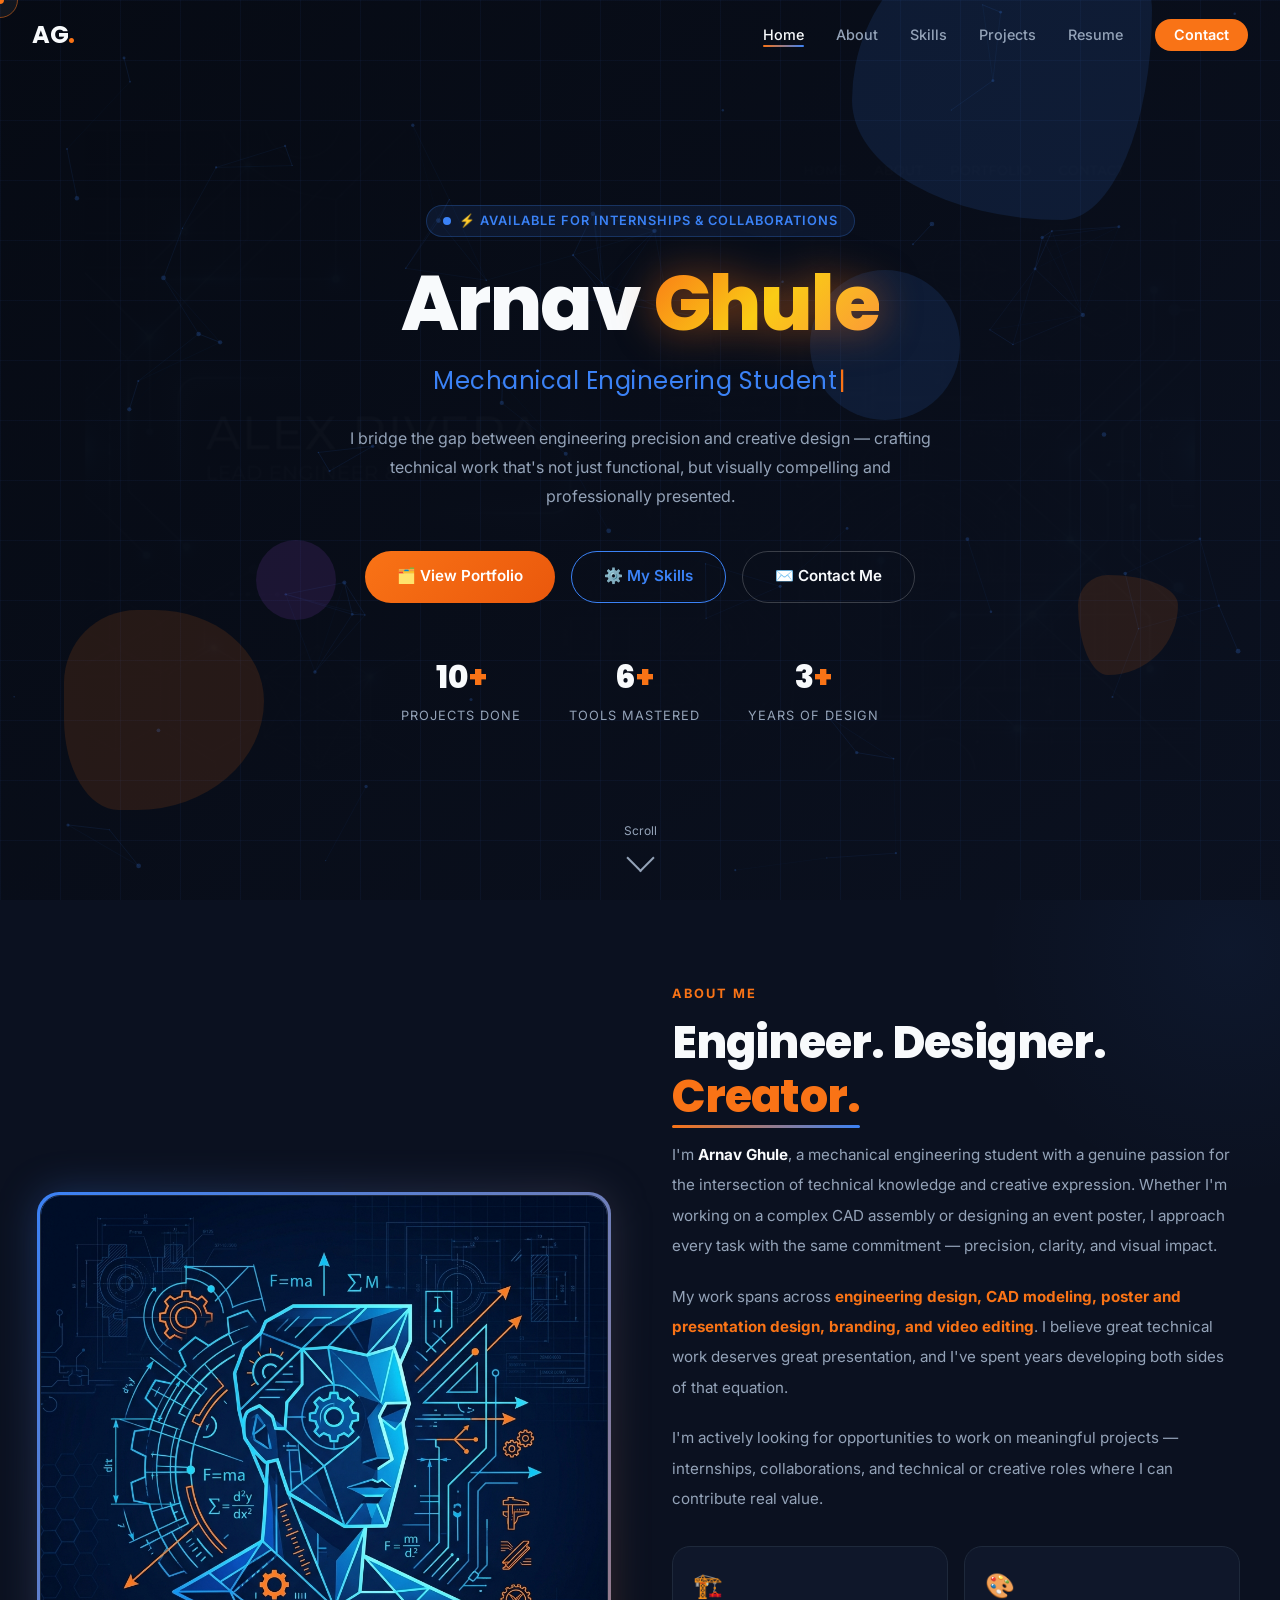
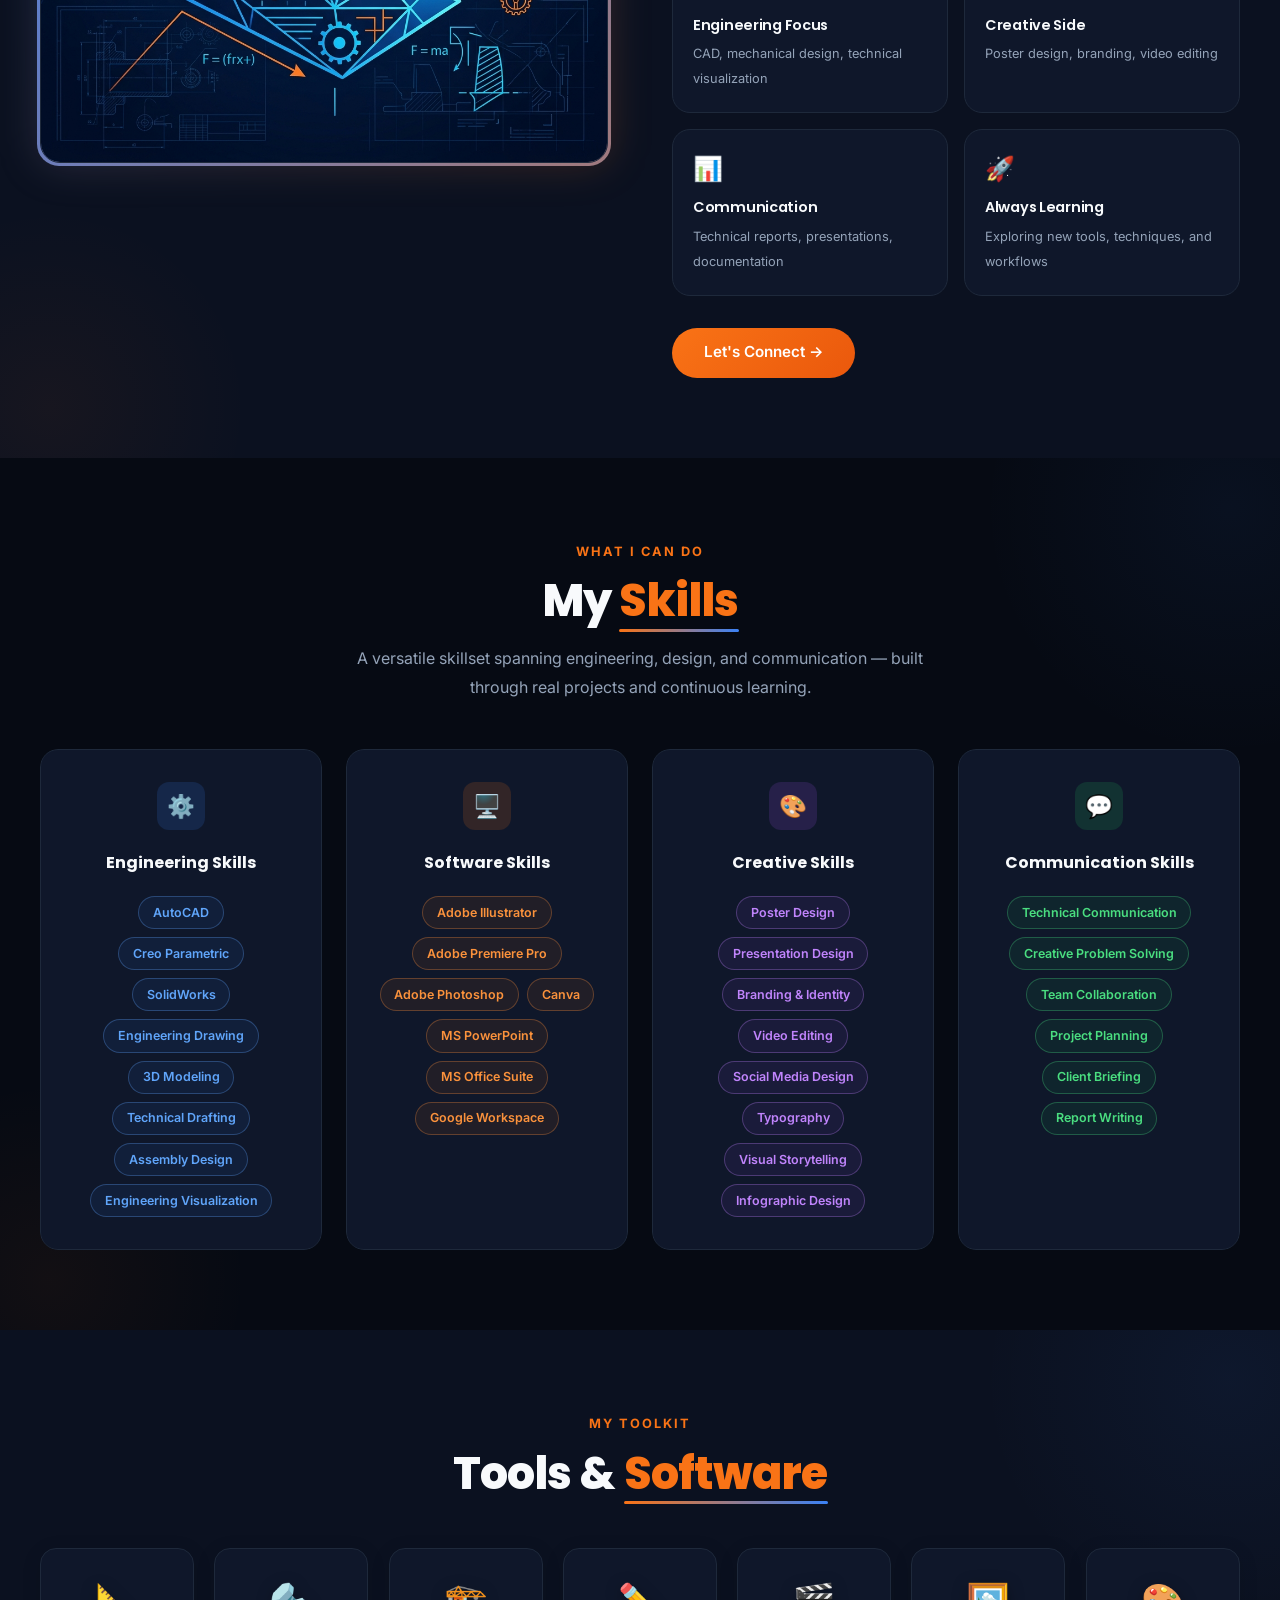
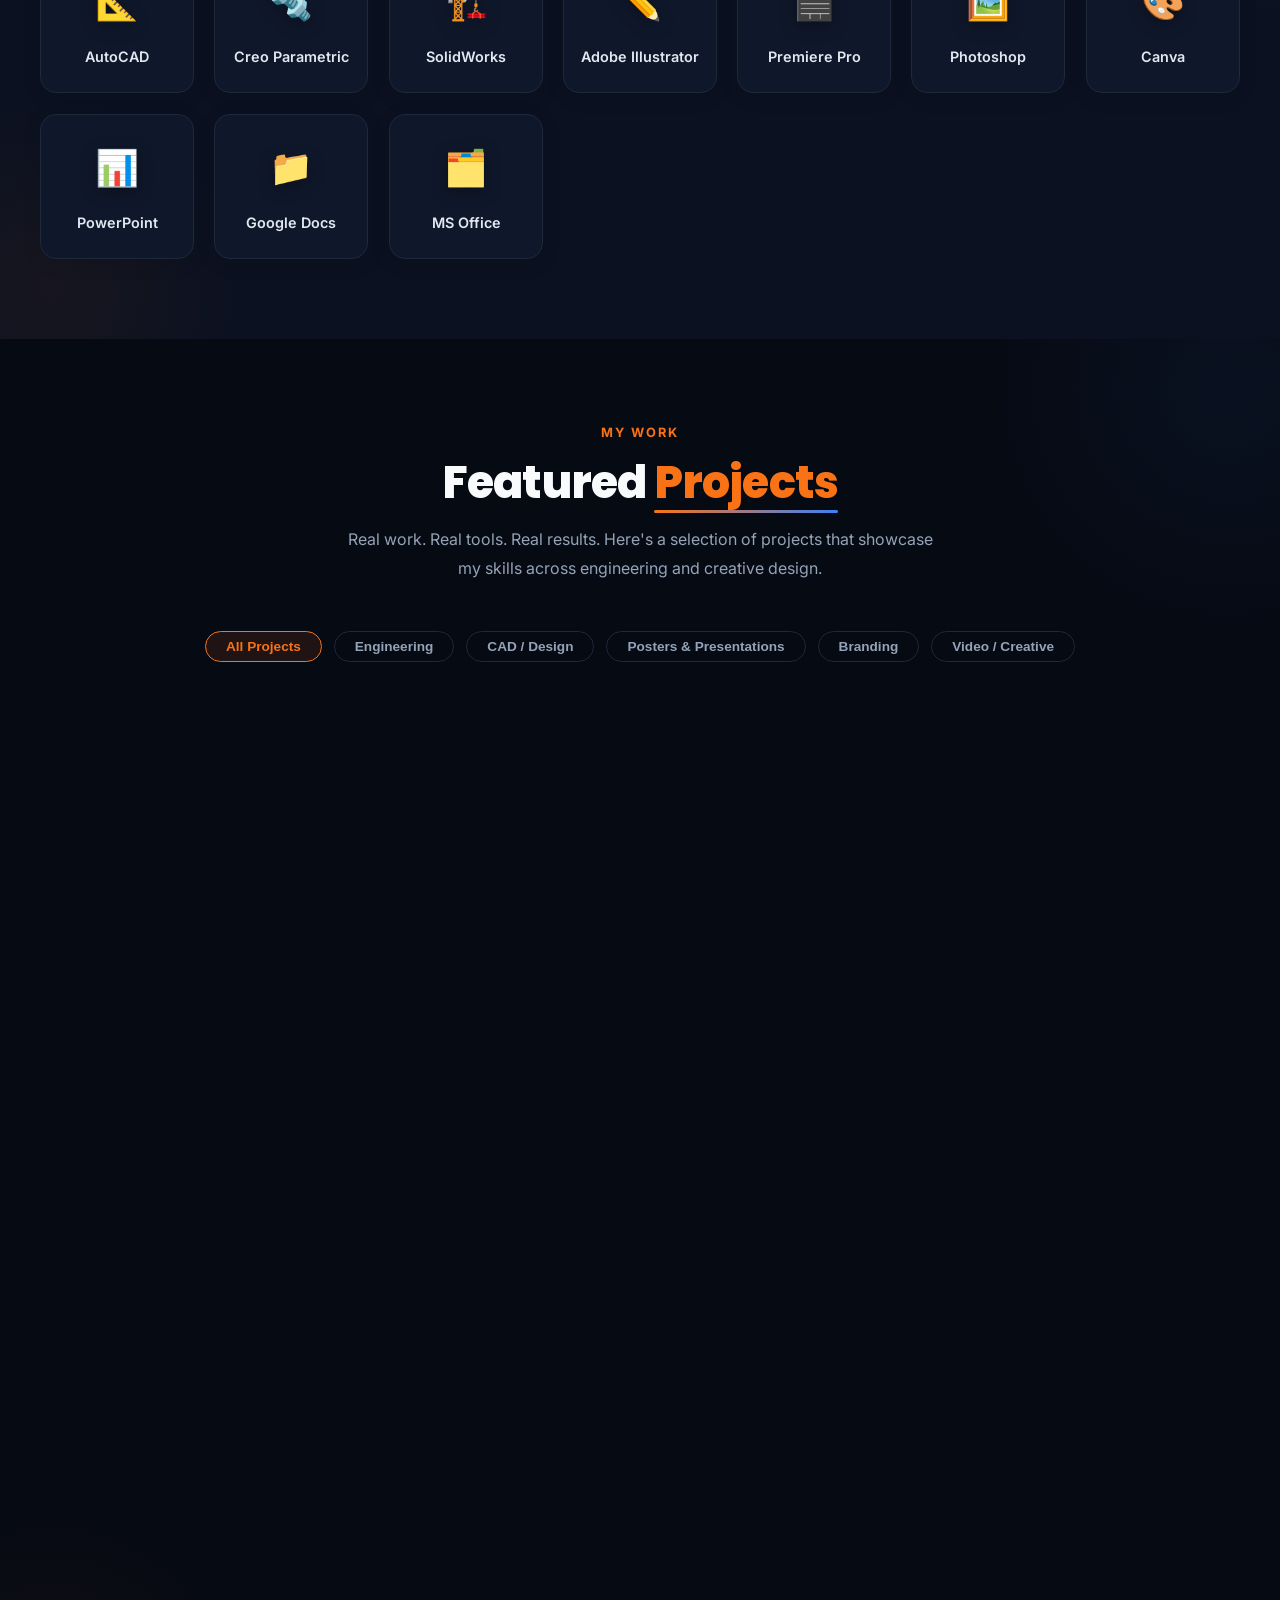
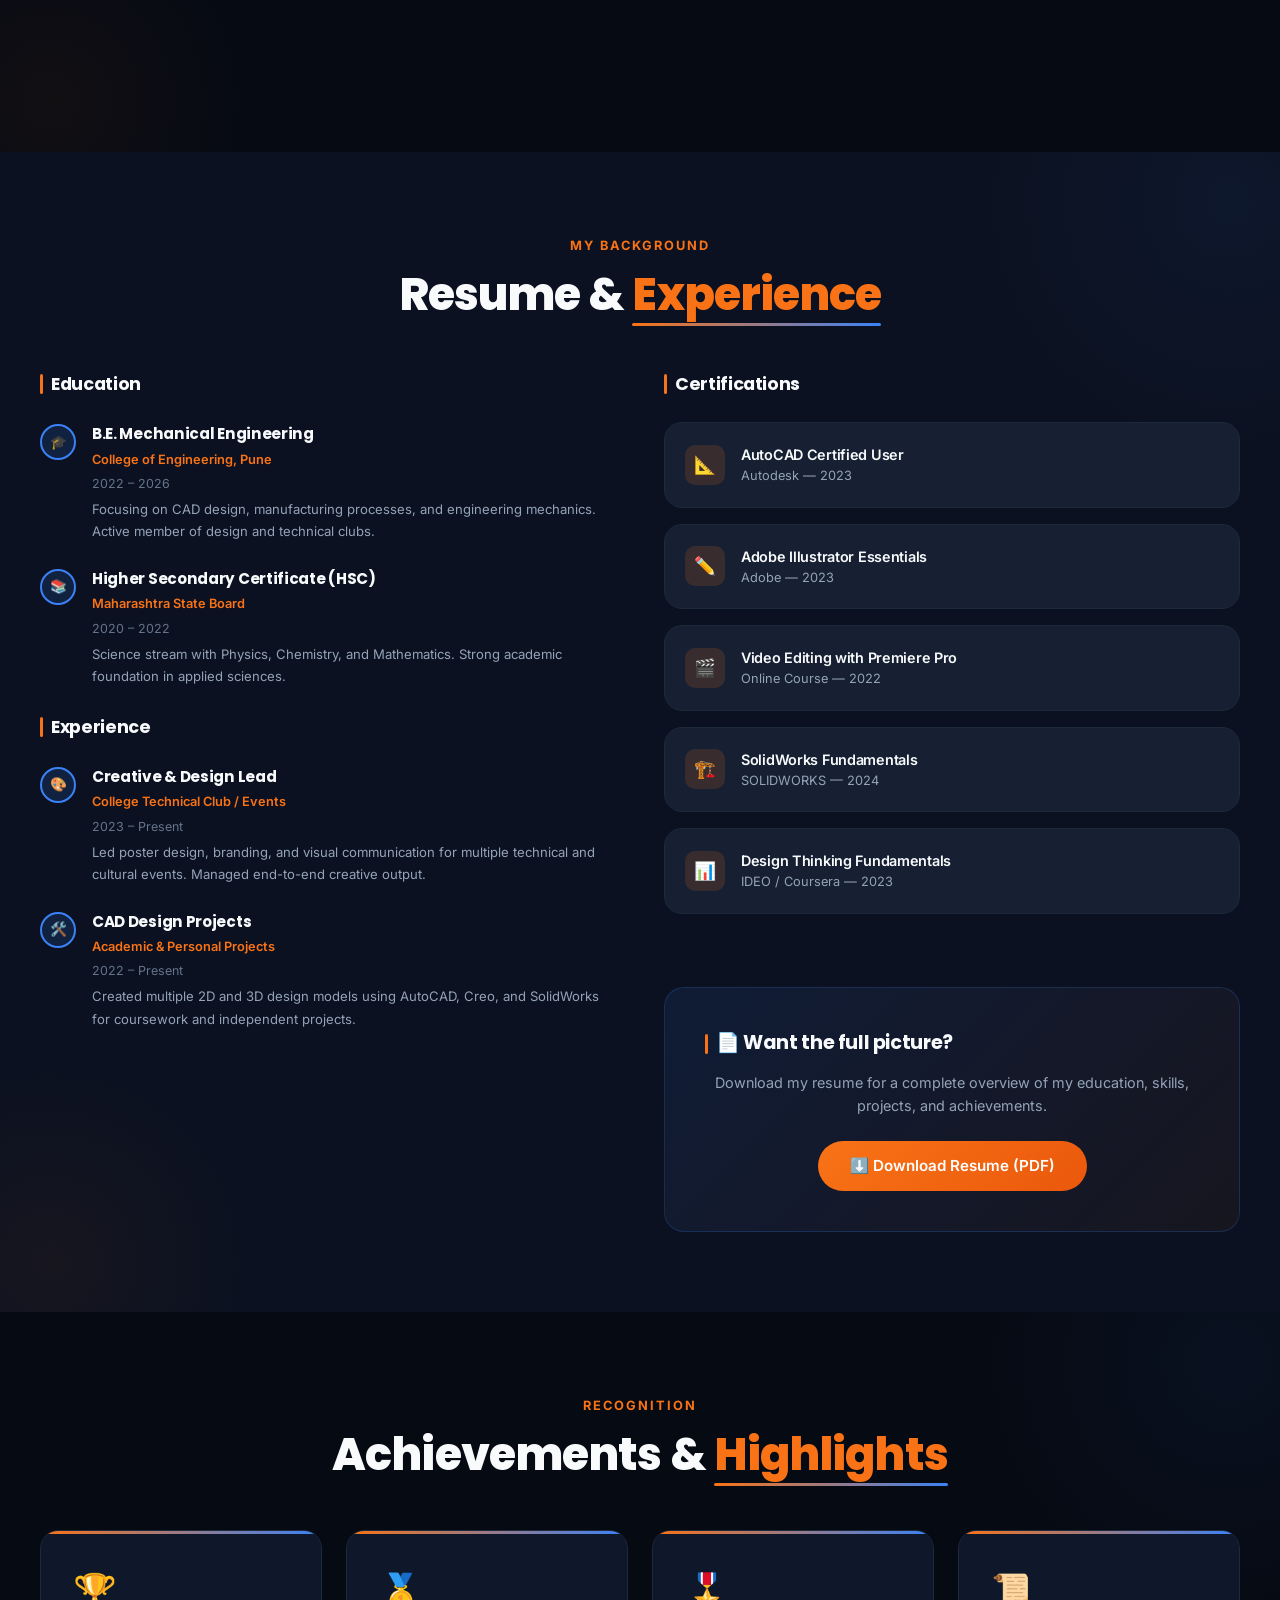
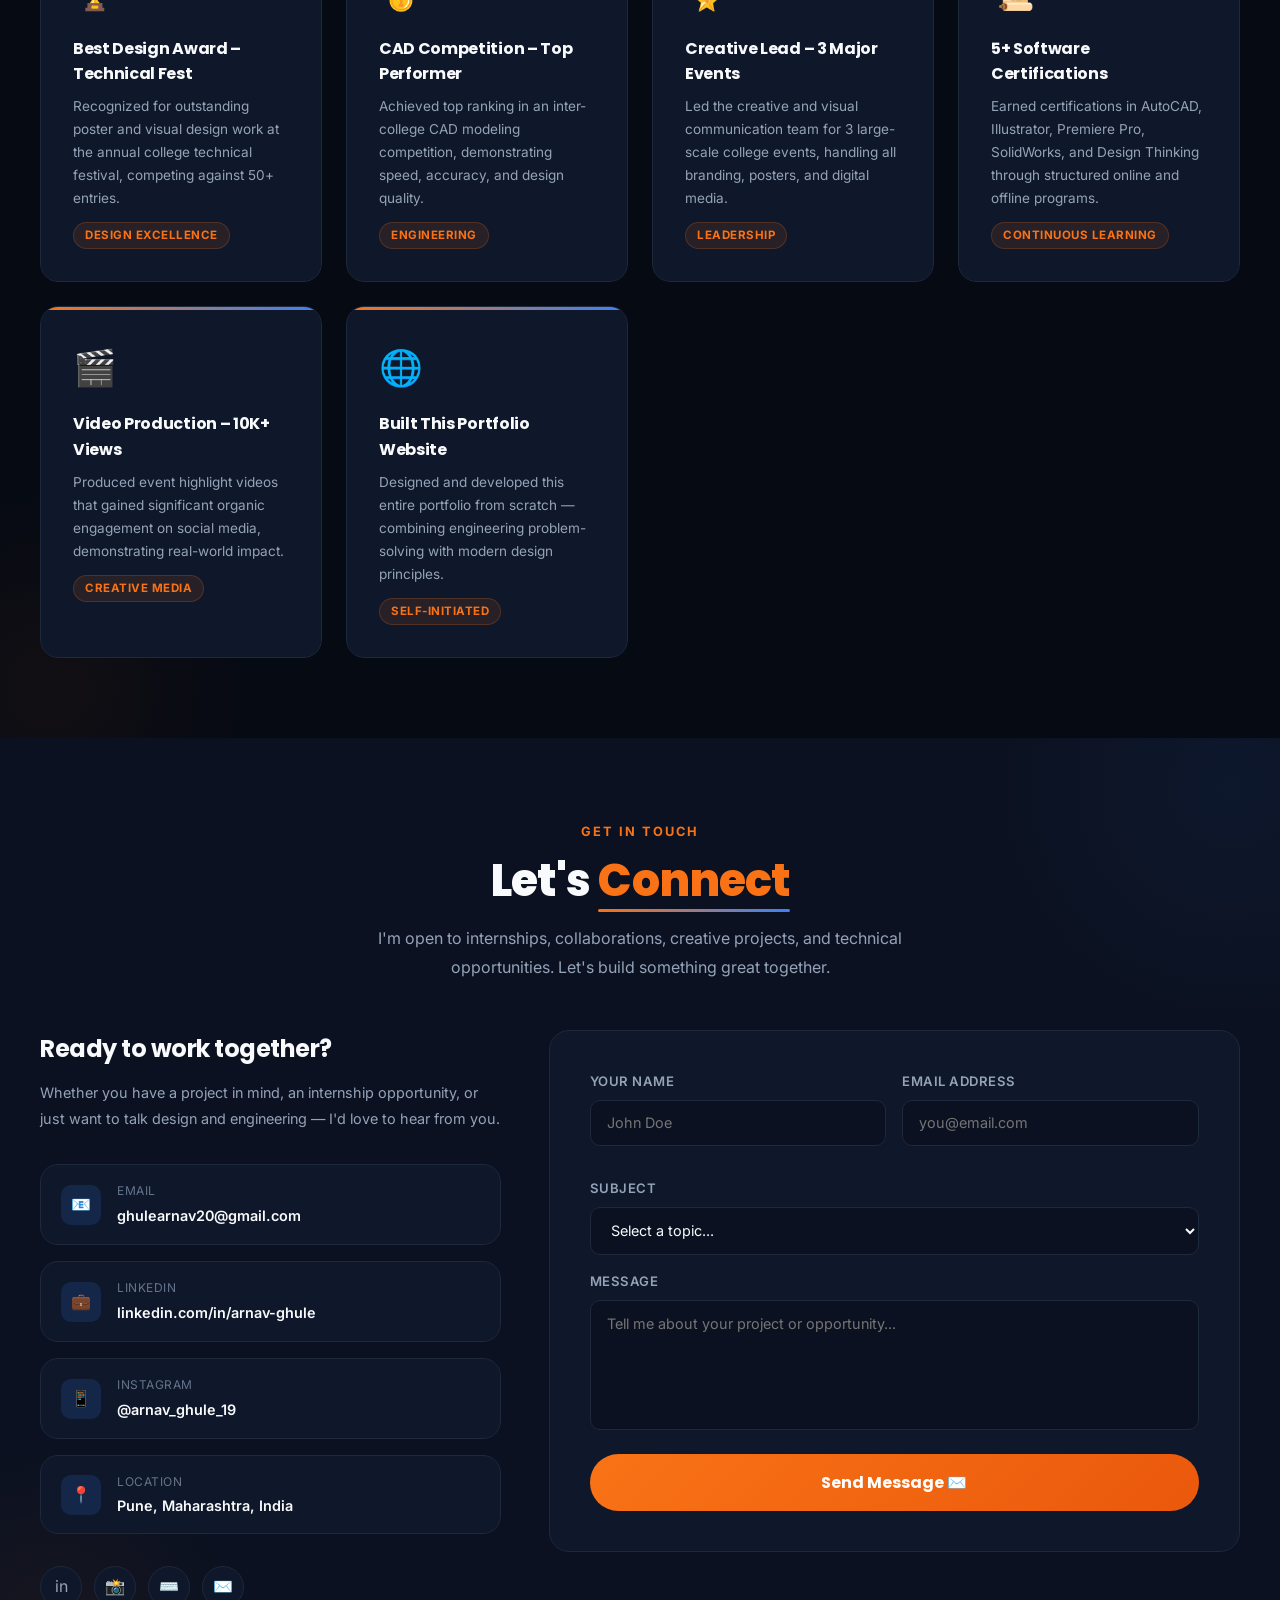
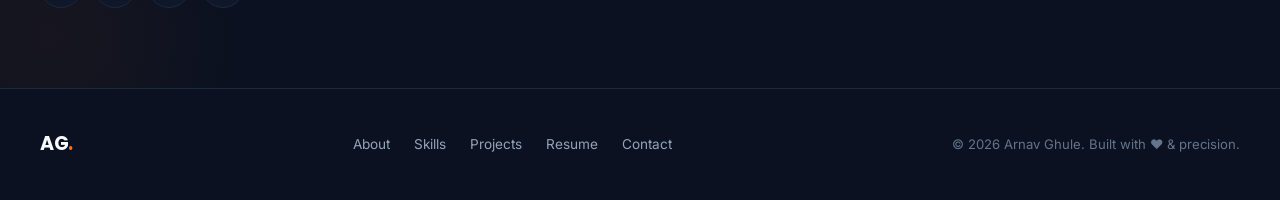
==== commit e31215df: "Remove redundant static dividers from section titles to clean up double underlines" ====
--- a/enhanced/index.html
+++ b/enhanced/index.html
@@ -7,8 +7,8 @@
 <title>Arnav Ghule | Portfolio</title>
 <link rel="preconnect" href="https://fonts.googleapis.com">
 <link href="https://fonts.googleapis.com/css2?family=Poppins:wght@400;600;700;800&family=Inter:wght@400;500;600&display=swap" rel="stylesheet">
-<link rel="stylesheet" href="style.css?v=12">
-<link rel="stylesheet" href="style2.css?v=12">
+<link rel="stylesheet" href="style.css?v=13">
+<link rel="stylesheet" href="style2.css?v=13">
 </head>
 <body>
 <!-- CUSTOM CURSOR -->
@@ -74,7 +74,7 @@
       <div class="about-text fade-up">
         <span class="section-tag">About Me</span>
         <h2 class="section-title">Engineer. Designer.<br><span>Creator.</span></h2>
-        <div class="divider"></div>
+
         <p>I'm <strong style="color:var(--white)">Arnav Ghule</strong>, a mechanical engineering student with a genuine passion for the intersection of technical knowledge and creative expression. Whether I'm working on a complex CAD assembly or designing an event poster, I approach every task with the same commitment — precision, clarity, and visual impact.</p>
         <p>My work spans across <strong style="color:var(--orange)">engineering design, CAD modeling, poster and presentation design, branding, and video editing</strong>. I believe great technical work deserves great presentation, and I've spent years developing both sides of that equation.</p>
         <p>I'm actively looking for opportunities to work on meaningful projects — internships, collaborations, and technical or creative roles where I can contribute real value.</p>
@@ -96,7 +96,7 @@
     <div class="section-header center fade-up">
       <span class="section-tag">What I Can Do</span>
       <h2 class="section-title">My <span>Skills</span></h2>
-      <div class="divider center"></div>
+
       <p class="section-desc">A versatile skillset spanning engineering, design, and communication — built through real projects and continuous learning.</p>
     </div>
     <div class="skills-grid">
@@ -163,7 +163,7 @@
     <div class="section-header center fade-up">
       <span class="section-tag">My Toolkit</span>
       <h2 class="section-title">Tools &amp; <span>Software</span></h2>
-      <div class="divider center"></div>
+
     </div>
     <div class="tools-row fade-up">
       <div class="tool-chip"><span class="icon">📐</span> AutoCAD</div>
@@ -186,7 +186,7 @@
     <div class="section-header center fade-up">
       <span class="section-tag">My Work</span>
       <h2 class="section-title">Featured <span>Projects</span></h2>
-      <div class="divider center"></div>
+
       <p class="section-desc">Real work. Real tools. Real results. Here's a selection of projects that showcase my skills across engineering and creative design.</p>
     </div>
     <div class="projects-filter fade-up">
@@ -262,7 +262,7 @@
     <div class="section-header center fade-up">
       <span class="section-tag">My Background</span>
       <h2 class="section-title">Resume &amp; <span>Experience</span></h2>
-      <div class="divider center"></div>
+
     </div>
     <div class="resume-layout fade-up">
       <div class="resume-col">
@@ -336,7 +336,7 @@
     <div class="section-header center fade-up">
       <span class="section-tag">Recognition</span>
       <h2 class="section-title">Achievements &amp; <span>Highlights</span></h2>
-      <div class="divider center"></div>
+
     </div>
     <div class="achievements-grid">
       <div class="achievement-card fade-up">
@@ -385,7 +385,7 @@
     <div class="section-header center fade-up">
       <span class="section-tag">Get In Touch</span>
       <h2 class="section-title">Let's <span>Connect</span></h2>
-      <div class="divider center"></div>
+
       <p class="section-desc">I'm open to internships, collaborations, creative projects, and technical opportunities. Let's build something great together.</p>
     </div>
     <div class="contact-layout fade-up">
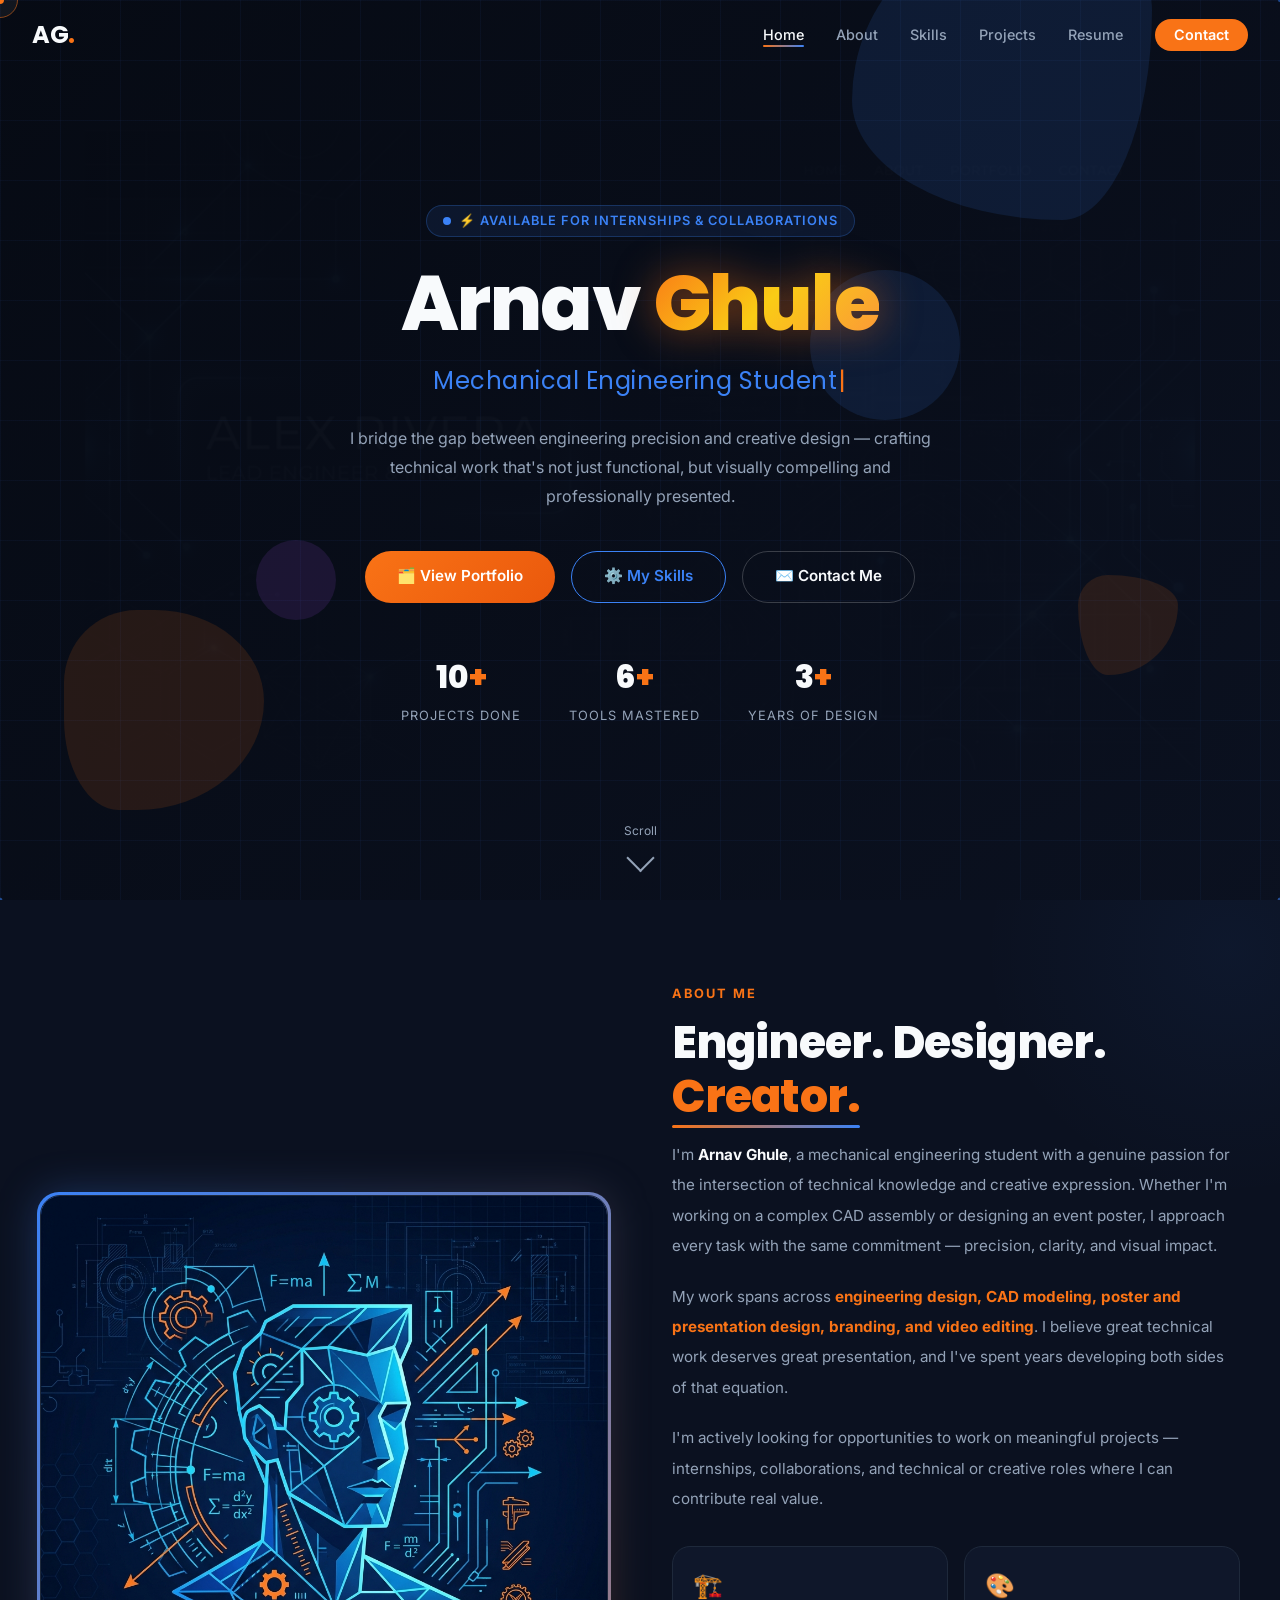
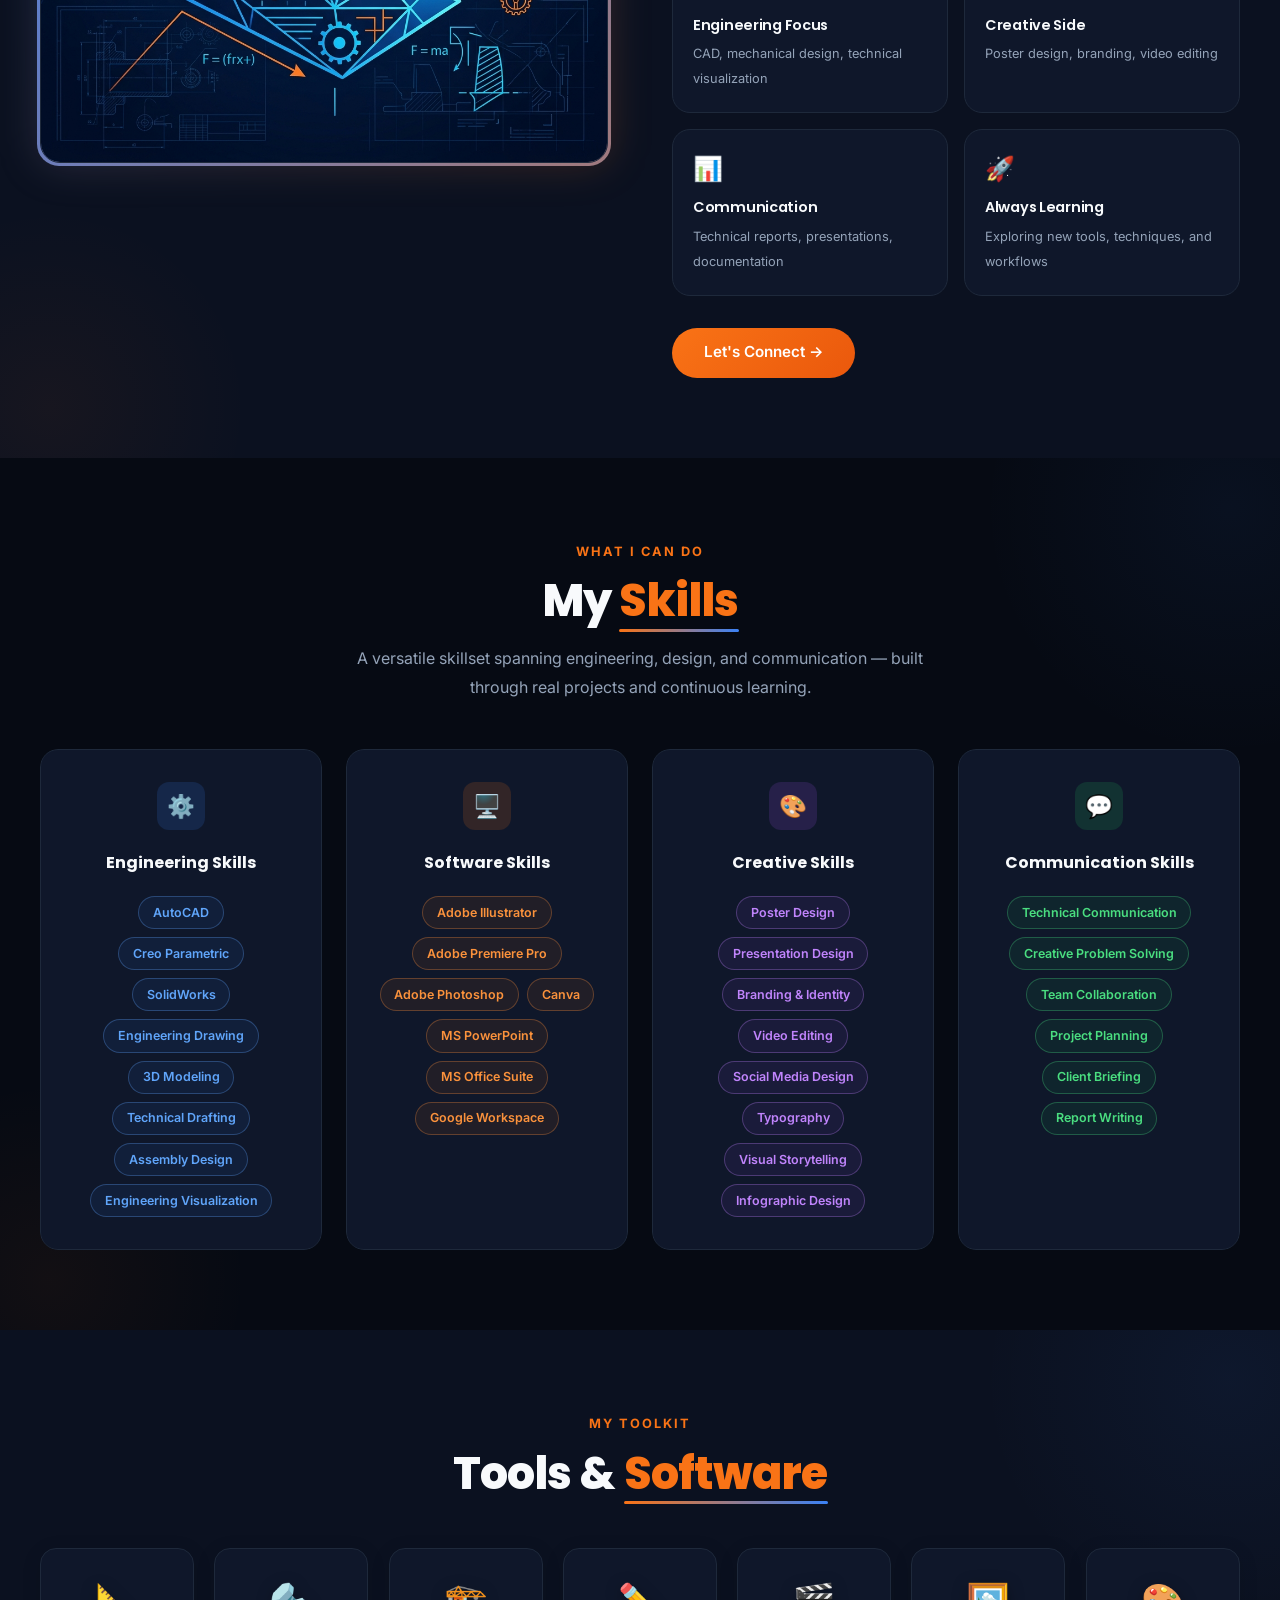
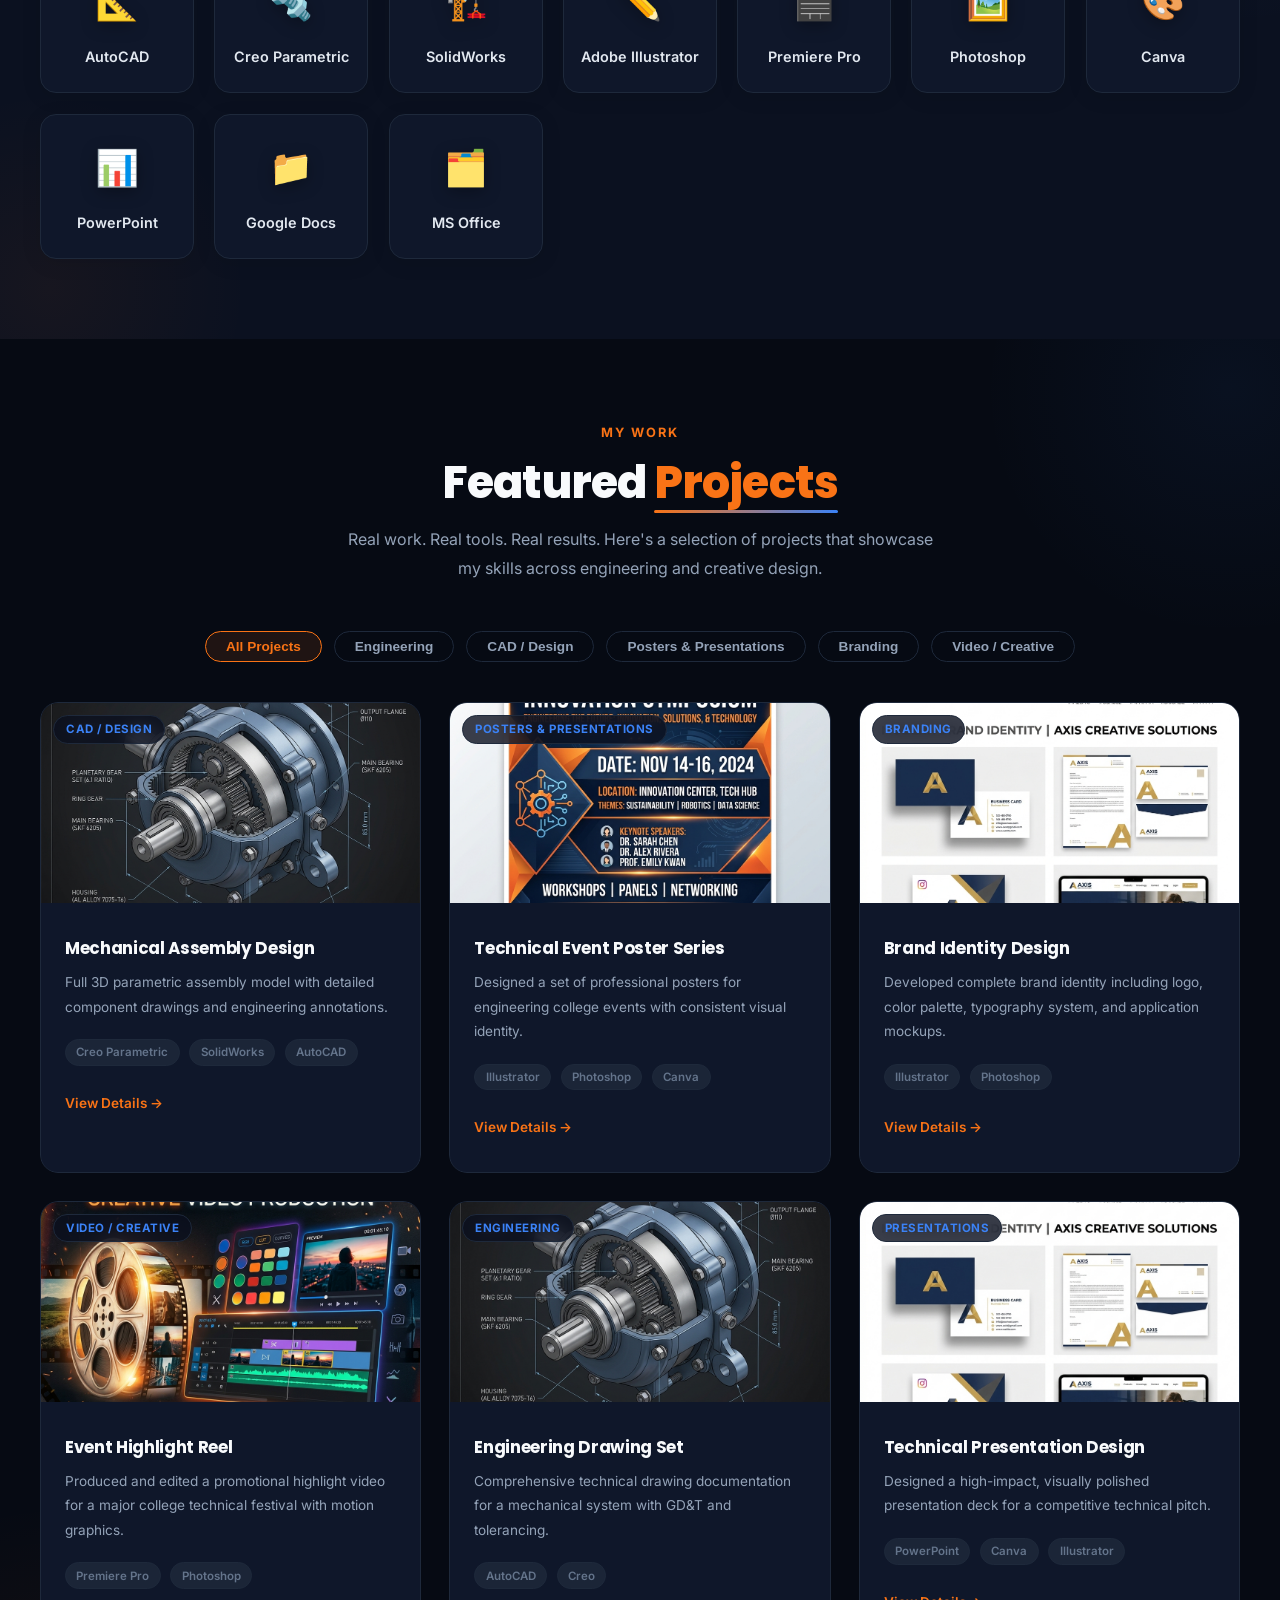
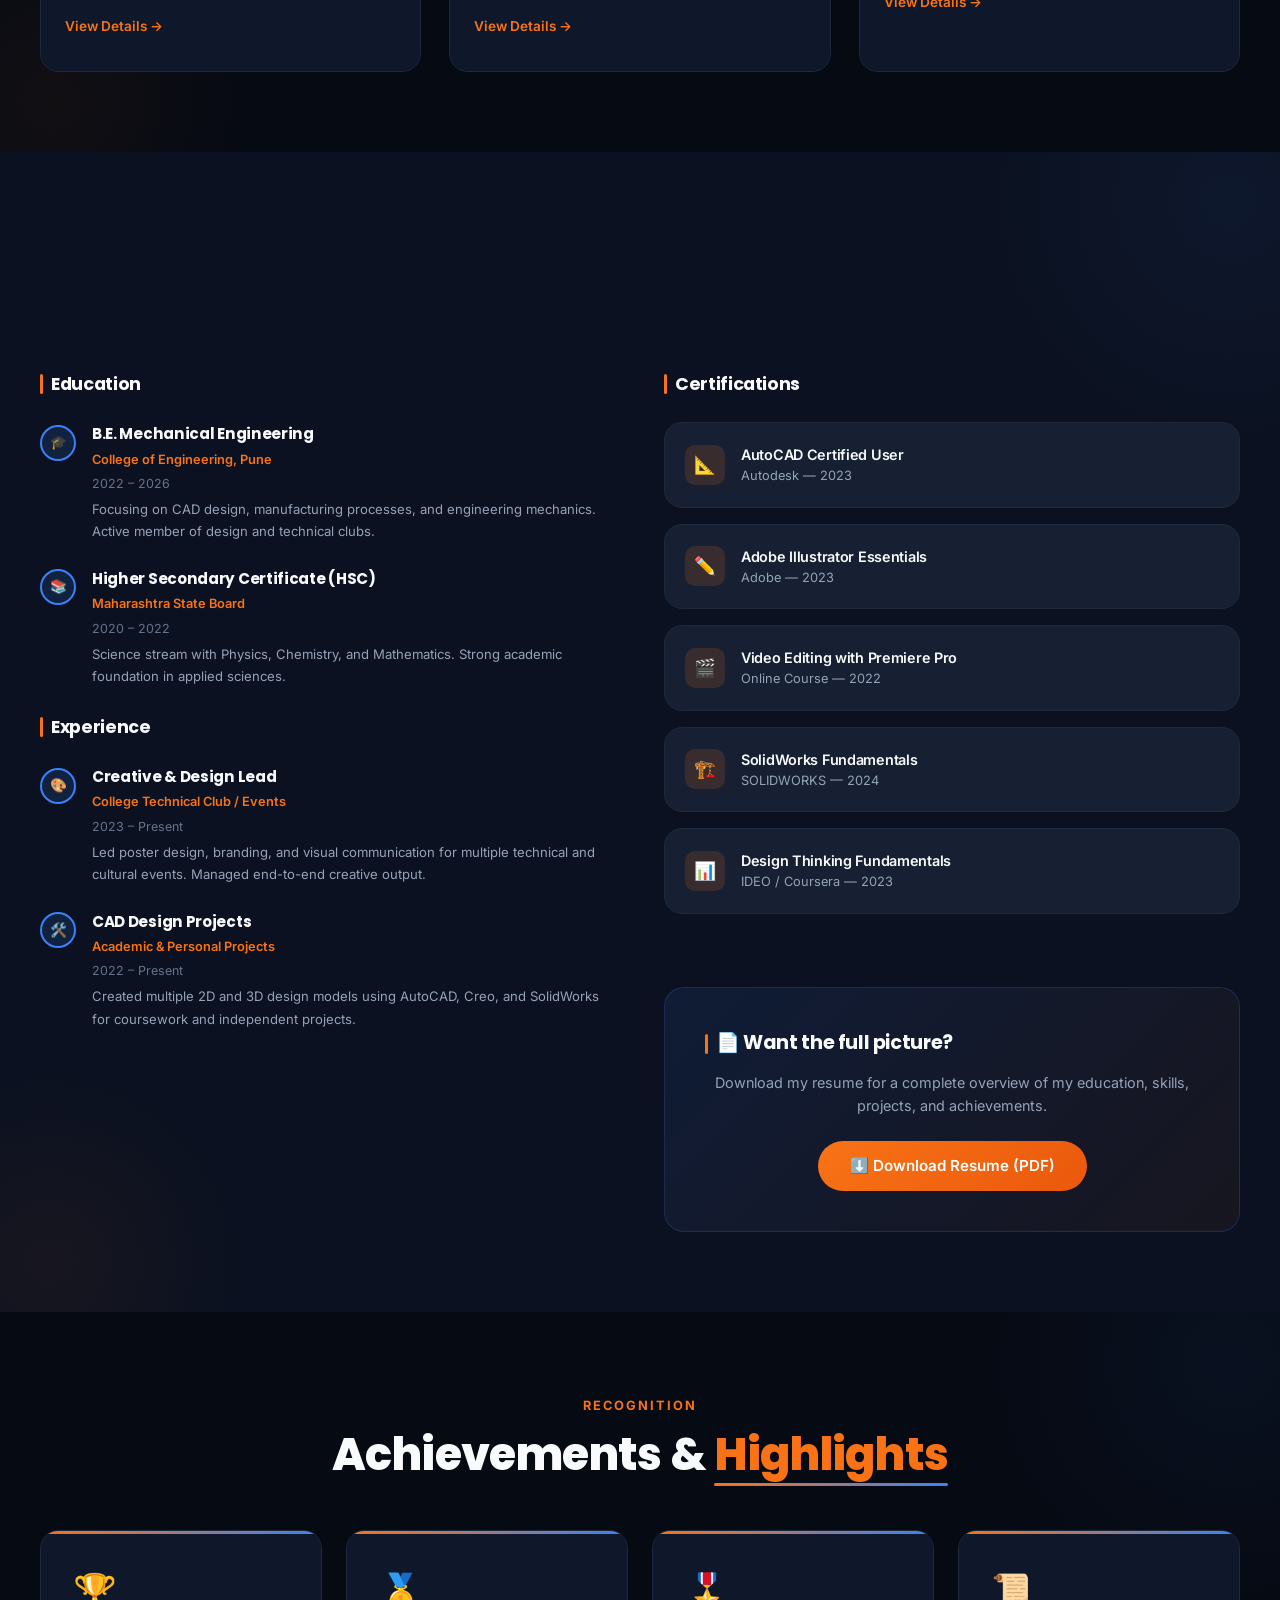
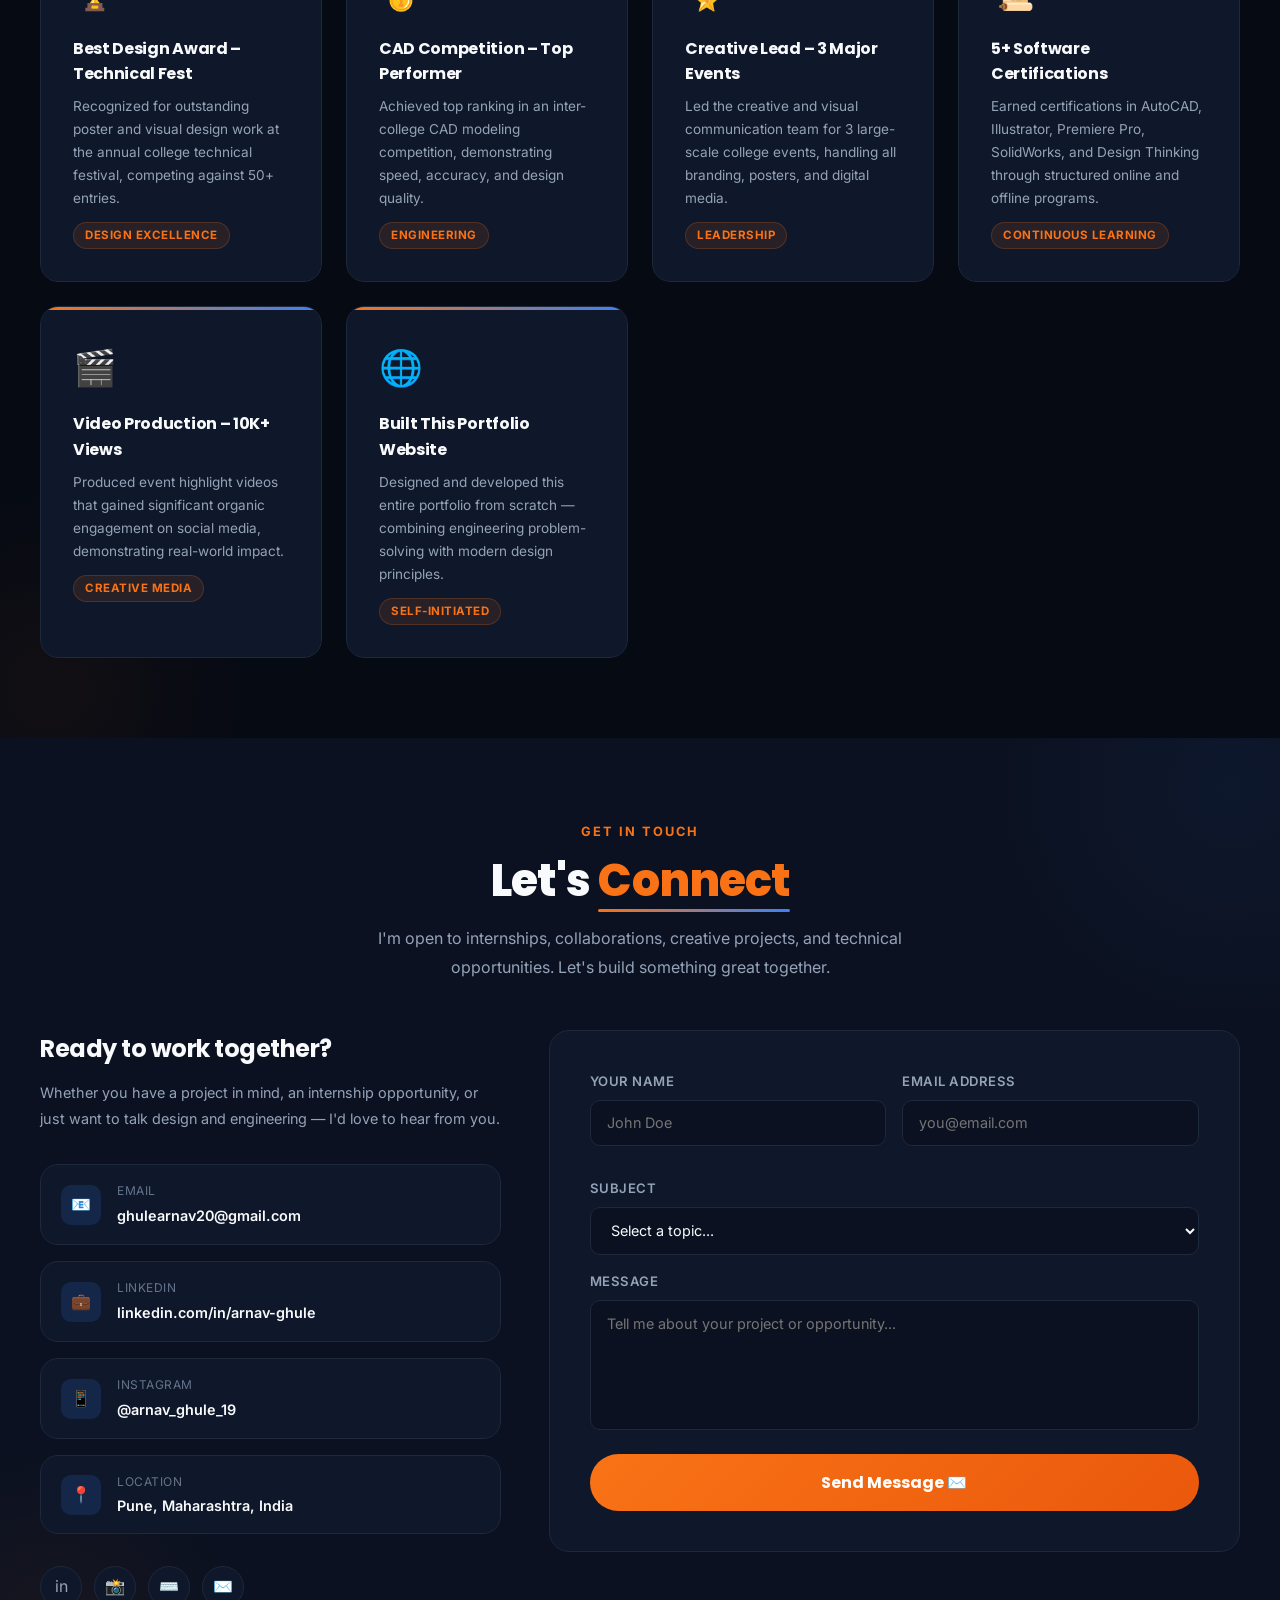
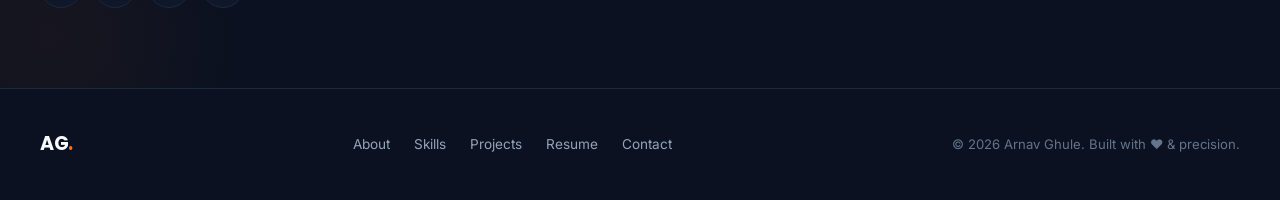
==== commit 4d4f3210: "Add missing keyframes for animated section title underlines" ====
--- a/enhanced/index.html
+++ b/enhanced/index.html
@@ -7,8 +7,8 @@
 <title>Arnav Ghule | Portfolio</title>
 <link rel="preconnect" href="https://fonts.googleapis.com">
 <link href="https://fonts.googleapis.com/css2?family=Poppins:wght@400;600;700;800&family=Inter:wght@400;500;600&display=swap" rel="stylesheet">
-<link rel="stylesheet" href="style.css?v=13">
-<link rel="stylesheet" href="style2.css?v=13">
+<link rel="stylesheet" href="style.css?v=14">
+<link rel="stylesheet" href="style2.css?v=14">
 </head>
 <body>
 <!-- CUSTOM CURSOR -->
--- a/enhanced/style2.css
+++ b/enhanced/style2.css
@@ -6,6 +6,32 @@
   background: linear-gradient(90deg, var(--orange), #facc15, var(--blue));
   z-index: 9999; transition: width .1s linear;
   box-shadow: 0 0 10px rgba(249,115,22,.7);
+}
+
+/* ==============================
+   SCROLLBAR
+   ============================== */
+::-webkit-scrollbar { width: 8px; }
+::-webkit-scrollbar-track { background: var(--bg); }
+::-webkit-scrollbar-thumb { background: #334155; border-radius: 10px; }
+::-webkit-scrollbar-thumb:hover { background: var(--blue); }
+
+/* ==============================
+   ANIMATION KEYFRAMES
+   ============================== */
+@keyframes underlineIn {
+  from { transform: scaleX(0); }
+  to   { transform: scaleX(1); }
+}
+
+@keyframes iconBounce {
+  0%, 100% { transform: translateY(0); }
+  50% { transform: translateY(-6px); }
+}
+
+@keyframes dotPulse {
+  0%, 100% { transform: scale(1); opacity: 1; }
+  50% { transform: scale(1.3); opacity: 0.7; }
 }
 
 /* ==============================
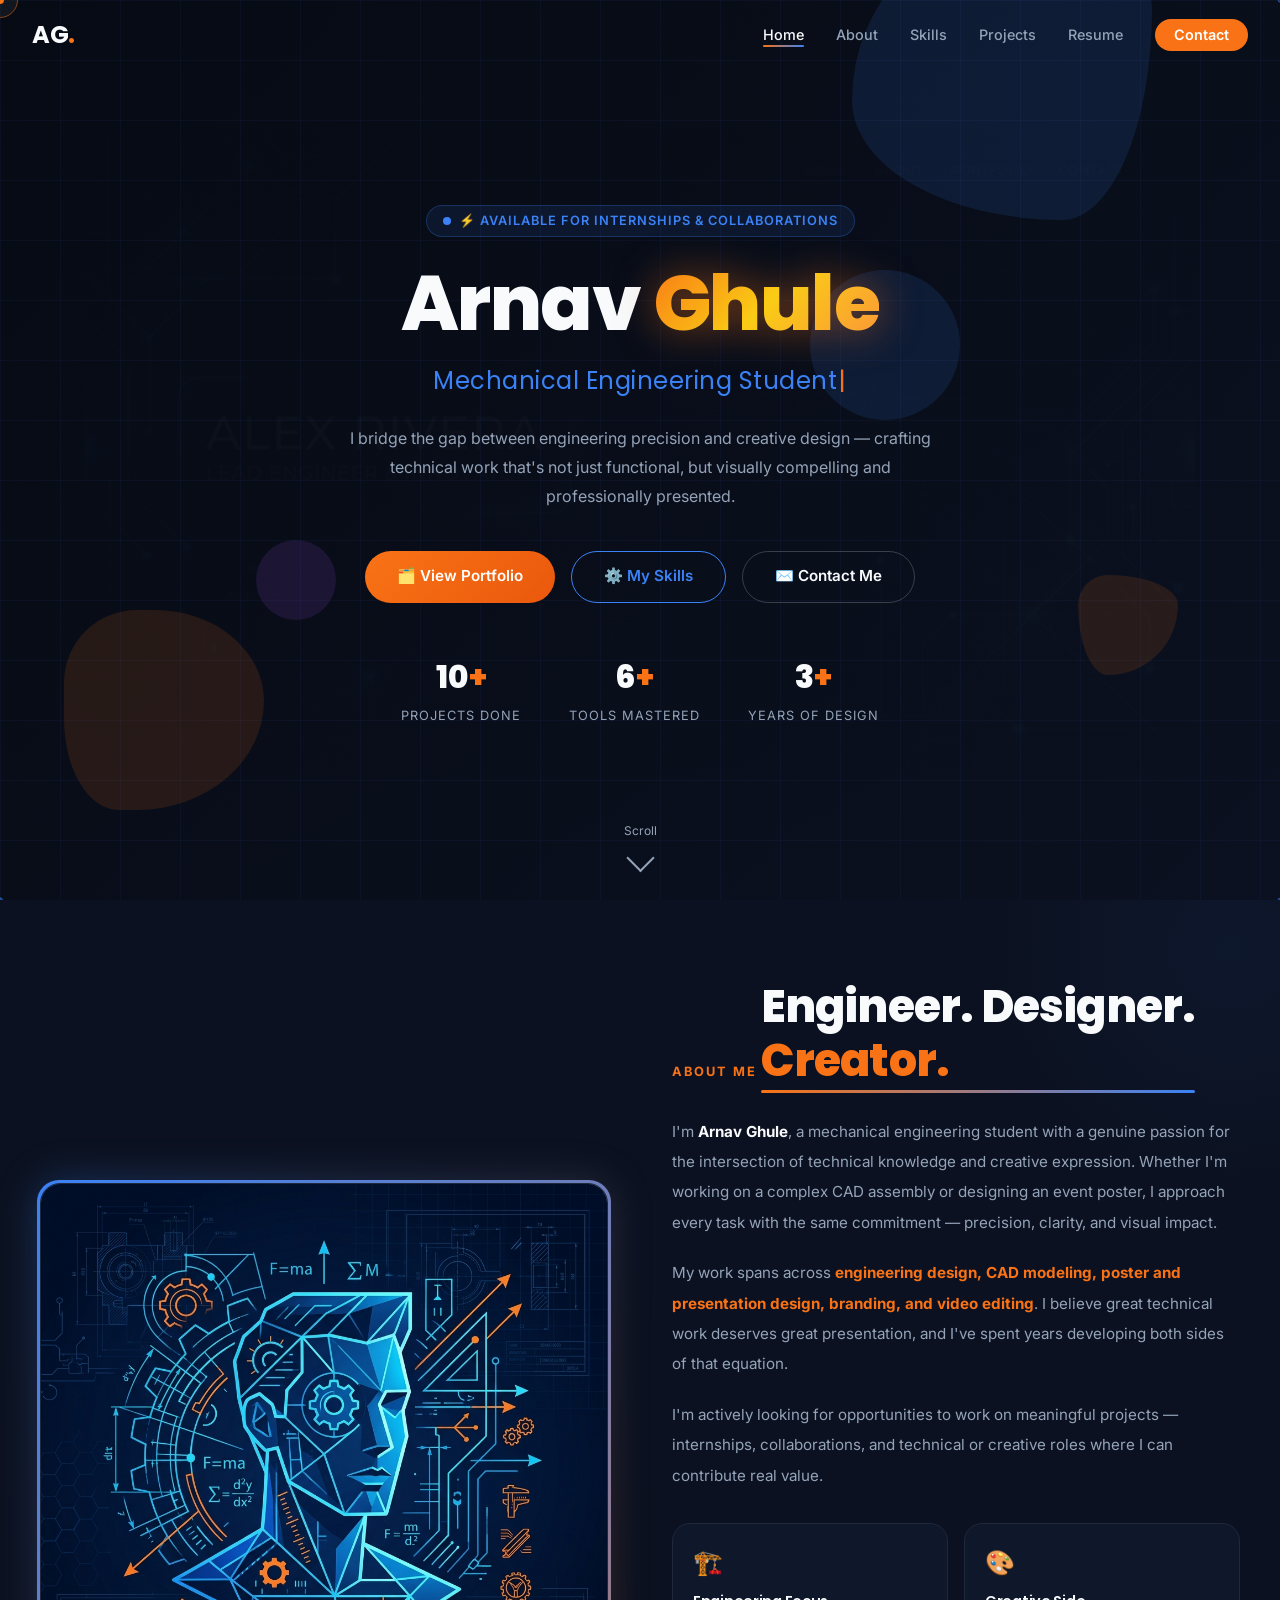
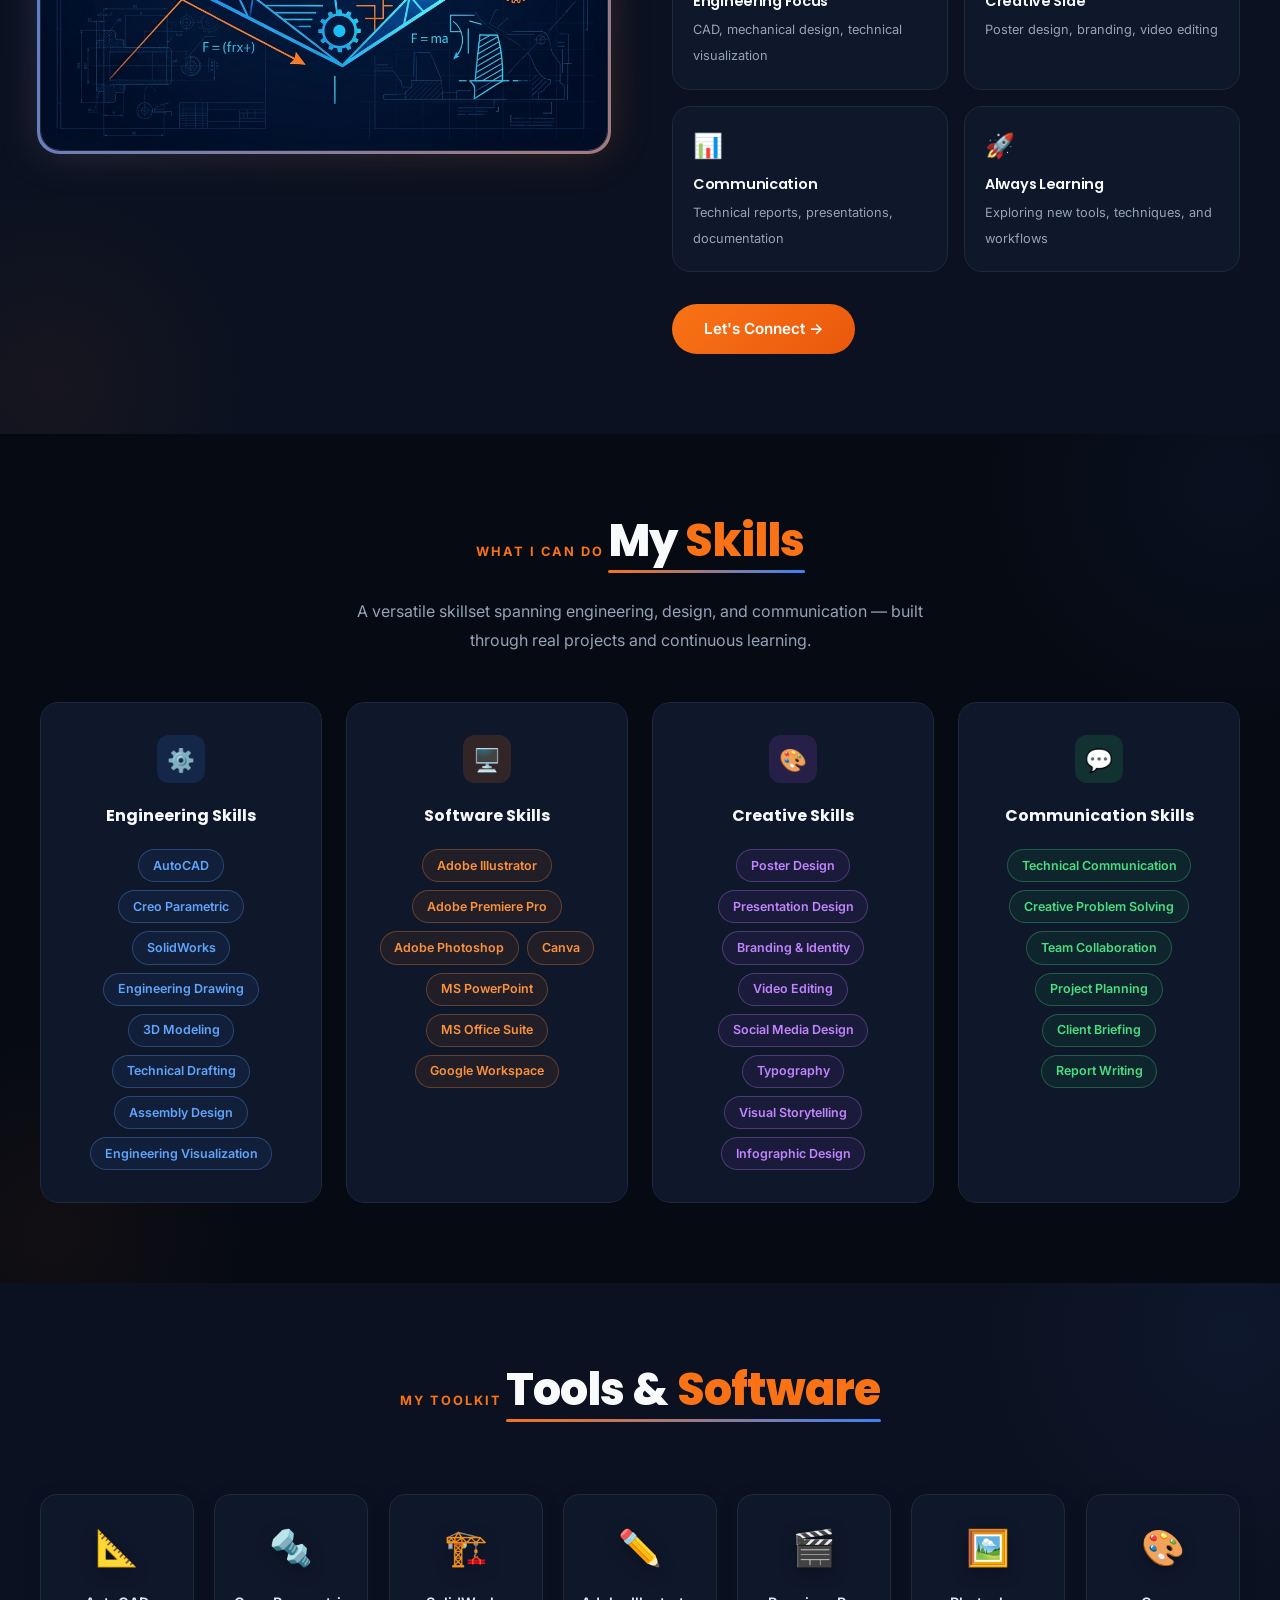
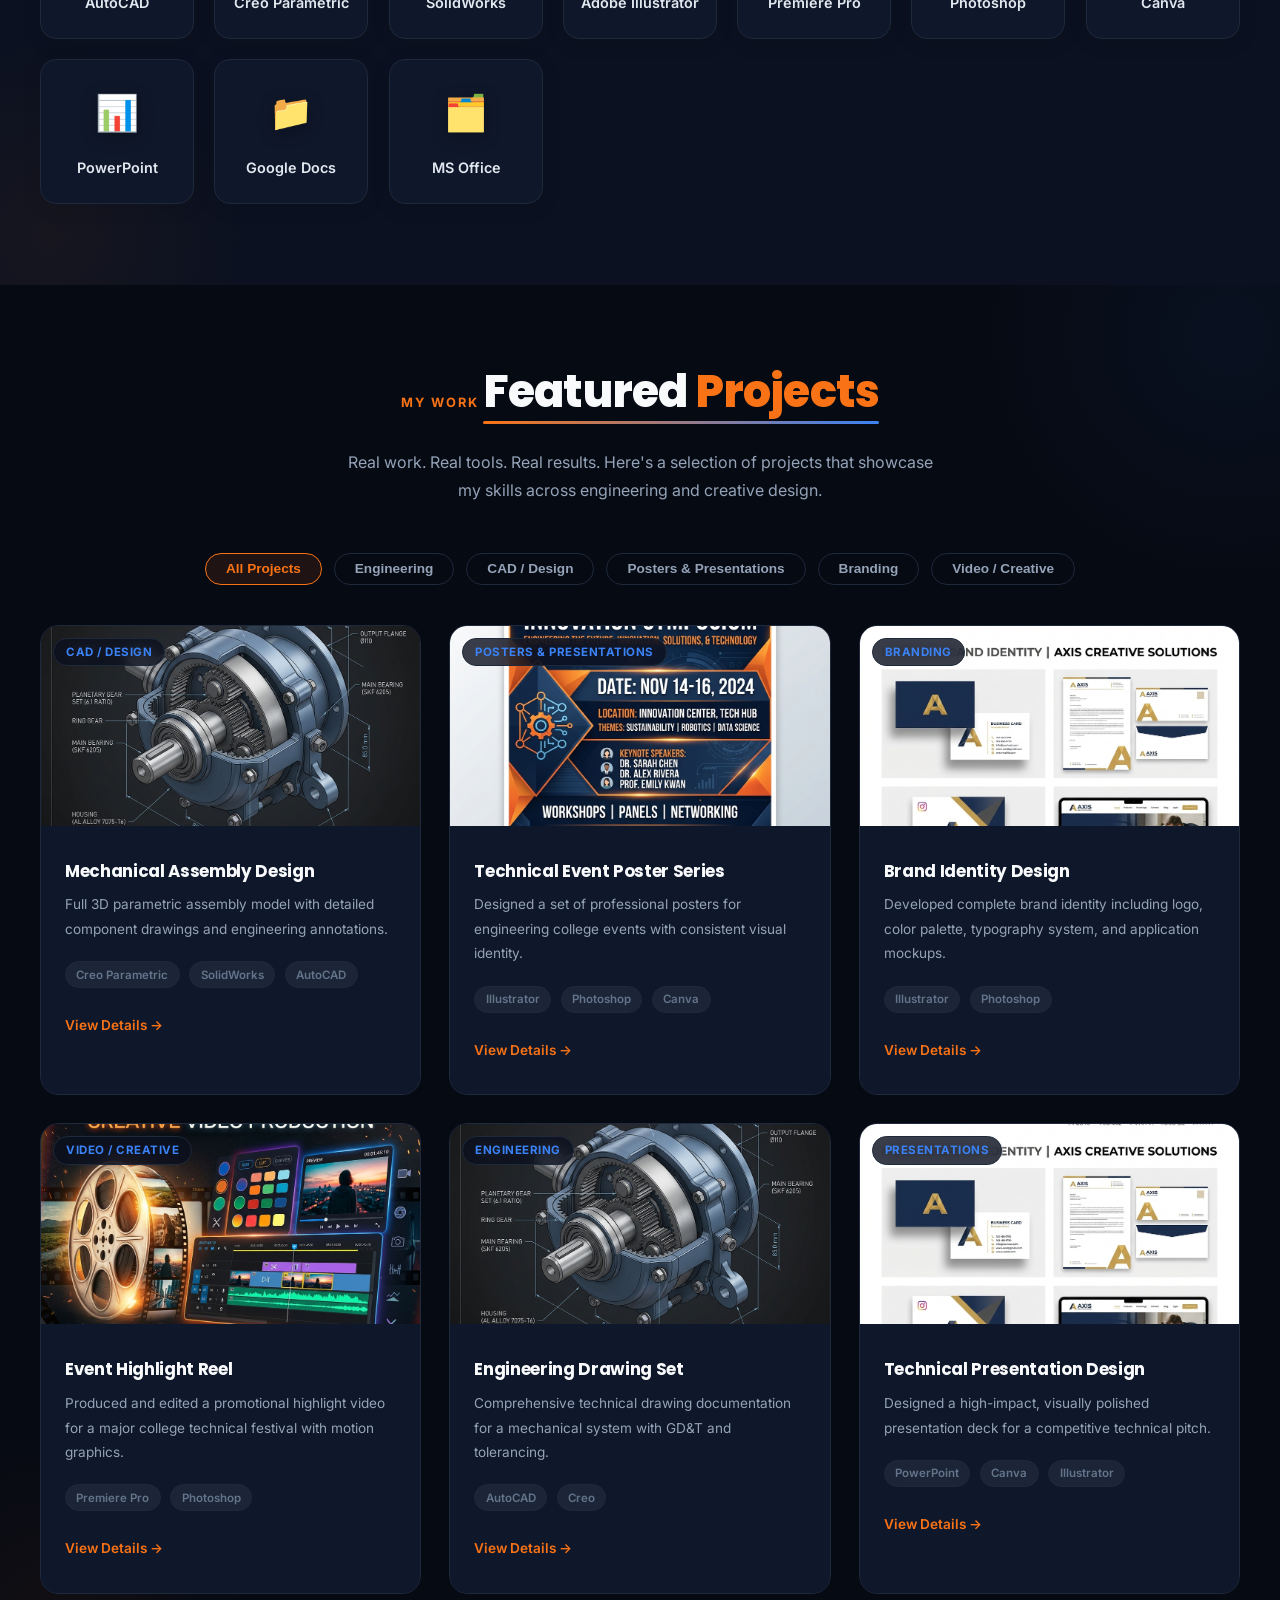
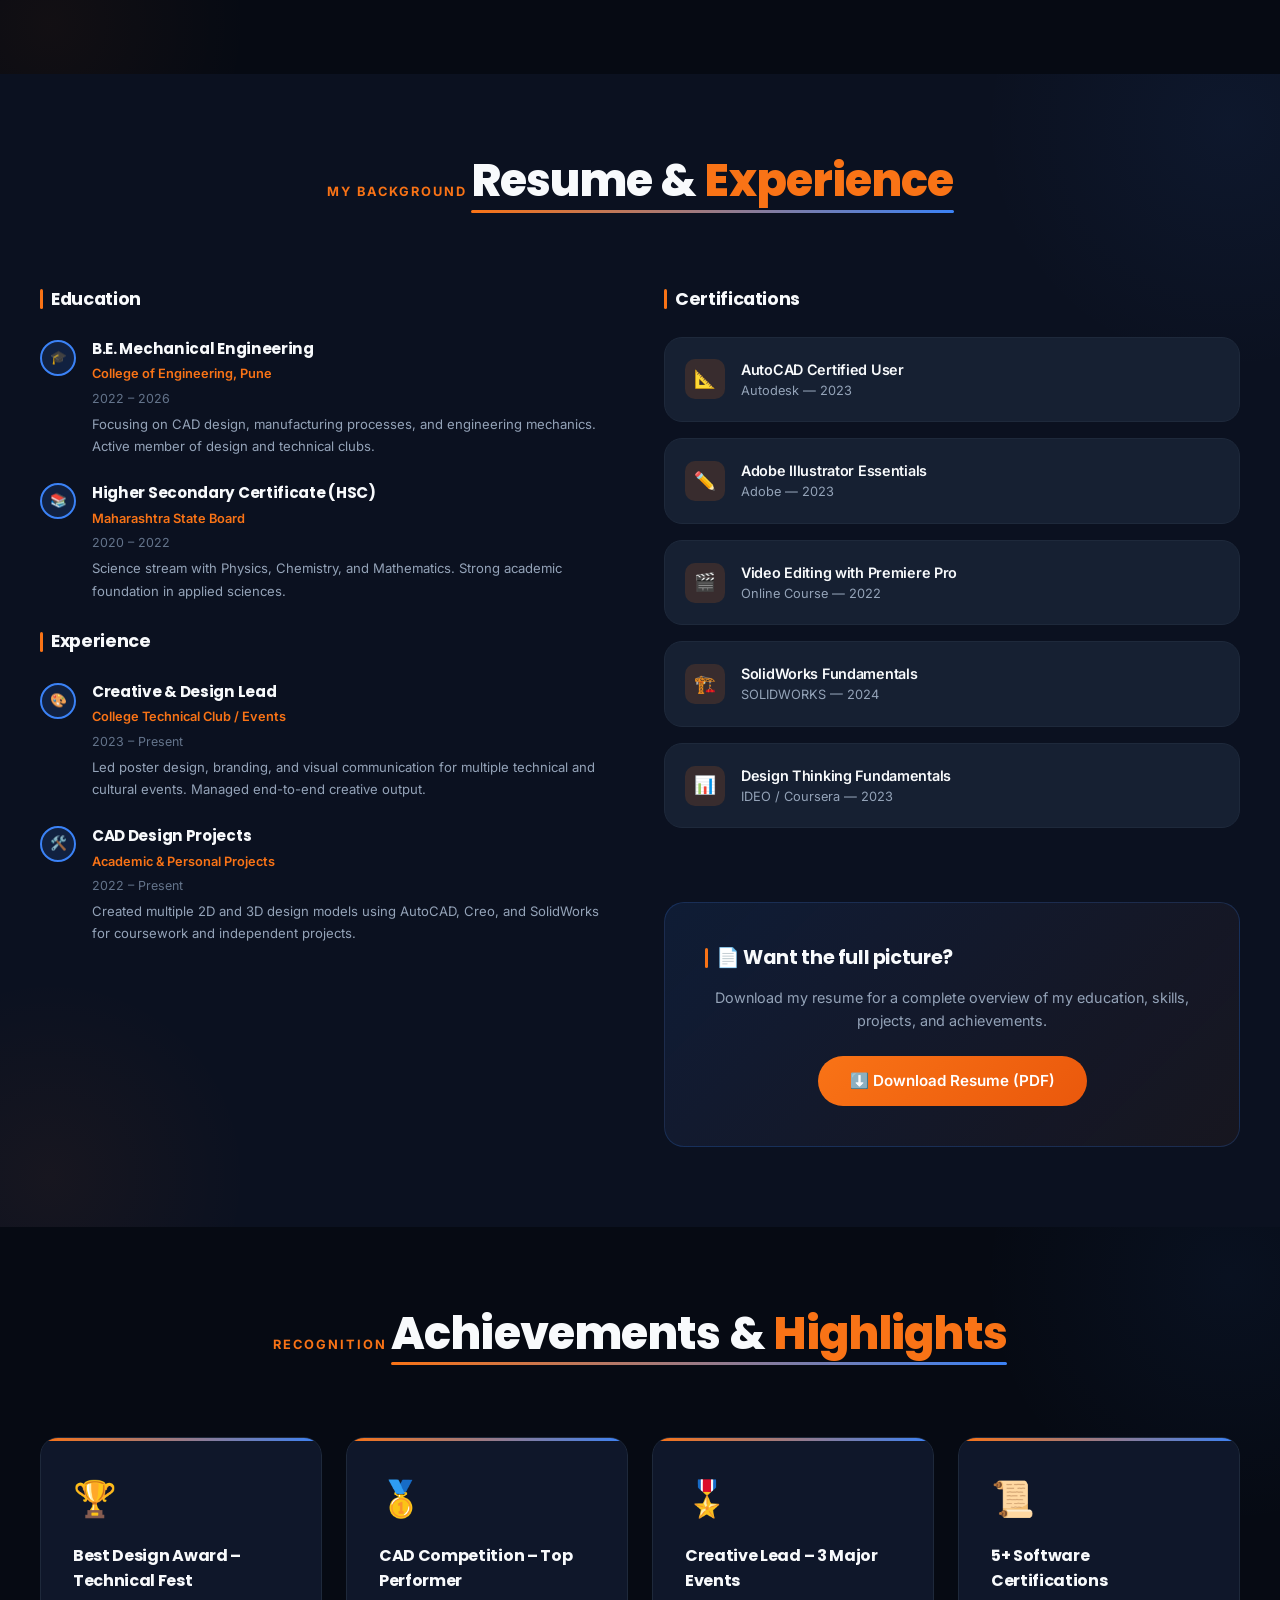
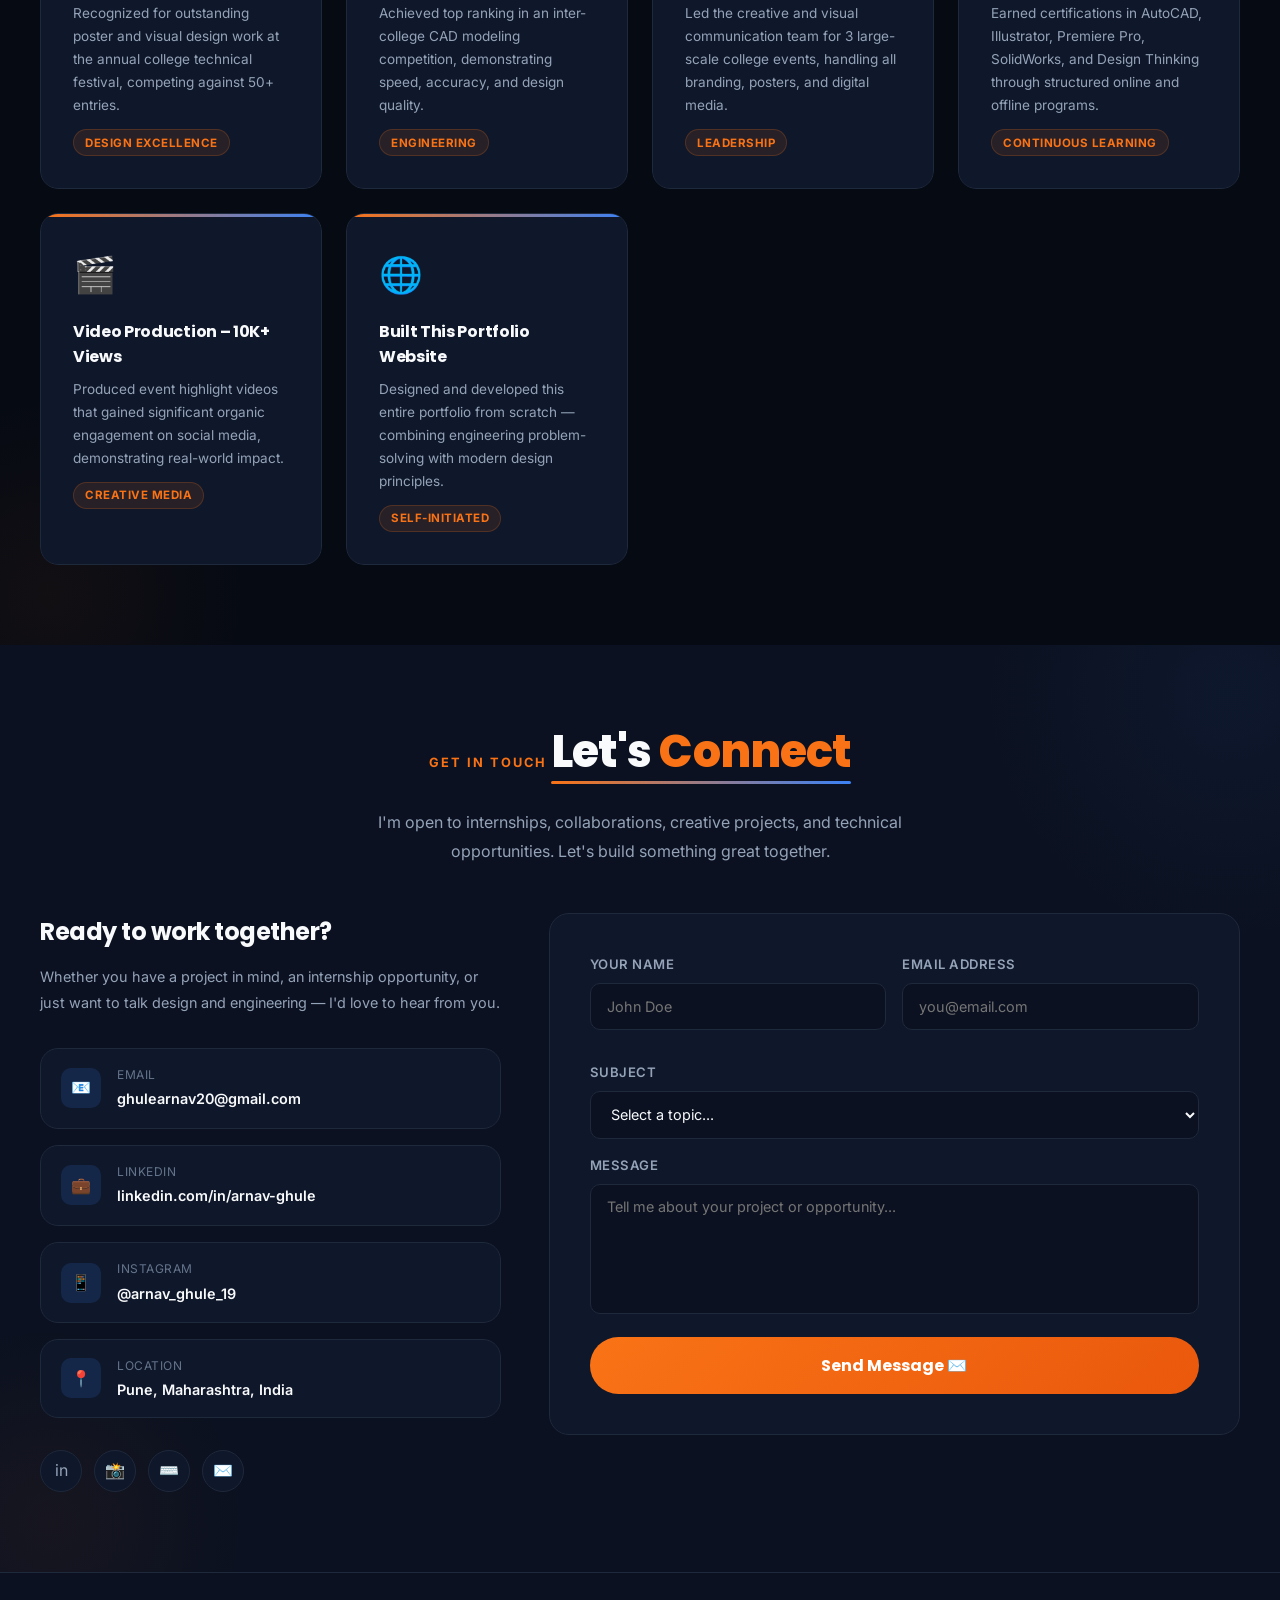
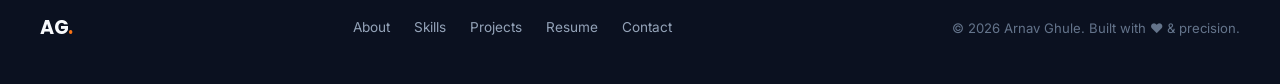
==== commit 6a07739a: "Animate underline across the full section title instead of just the highlighted span" ====
--- a/enhanced/index.html
+++ b/enhanced/index.html
@@ -7,8 +7,8 @@
 <title>Arnav Ghule | Portfolio</title>
 <link rel="preconnect" href="https://fonts.googleapis.com">
 <link href="https://fonts.googleapis.com/css2?family=Poppins:wght@400;600;700;800&family=Inter:wght@400;500;600&display=swap" rel="stylesheet">
-<link rel="stylesheet" href="style.css?v=14">
-<link rel="stylesheet" href="style2.css?v=14">
+<link rel="stylesheet" href="style.css?v=15">
+<link rel="stylesheet" href="style2.css?v=15">
 </head>
 <body>
 <!-- CUSTOM CURSOR -->
--- a/enhanced/style2.css
+++ b/enhanced/style2.css
@@ -380,13 +380,13 @@
 /* ==============================
    SECTION TITLE GRADIENT UNDERLINE
    ============================== */
-.section-title span {
-  position: relative; display: inline-block;
-}
-.section-title span::after {
-  content: ''; position: absolute; bottom: -4px; left: 0; right: 0; height: 3px;
+.section-title {
+  position: relative; display: inline-block; padding-bottom: 5px; margin-bottom: 1.5rem;
+}
+.section-title::after {
+  content: ''; position: absolute; bottom: 0; left: 0; right: 0; height: 3px;
   background: linear-gradient(90deg, var(--orange), var(--blue));
-  border-radius: 2px; transform: scaleX(0); transform-origin: left;
+  border-radius: 2px; transform: scaleX(0); transform-origin: center;
   transition: transform .6s ease; animation: underlineIn .8s .5s ease forwards;
 }
 @keyframes underlineIn {
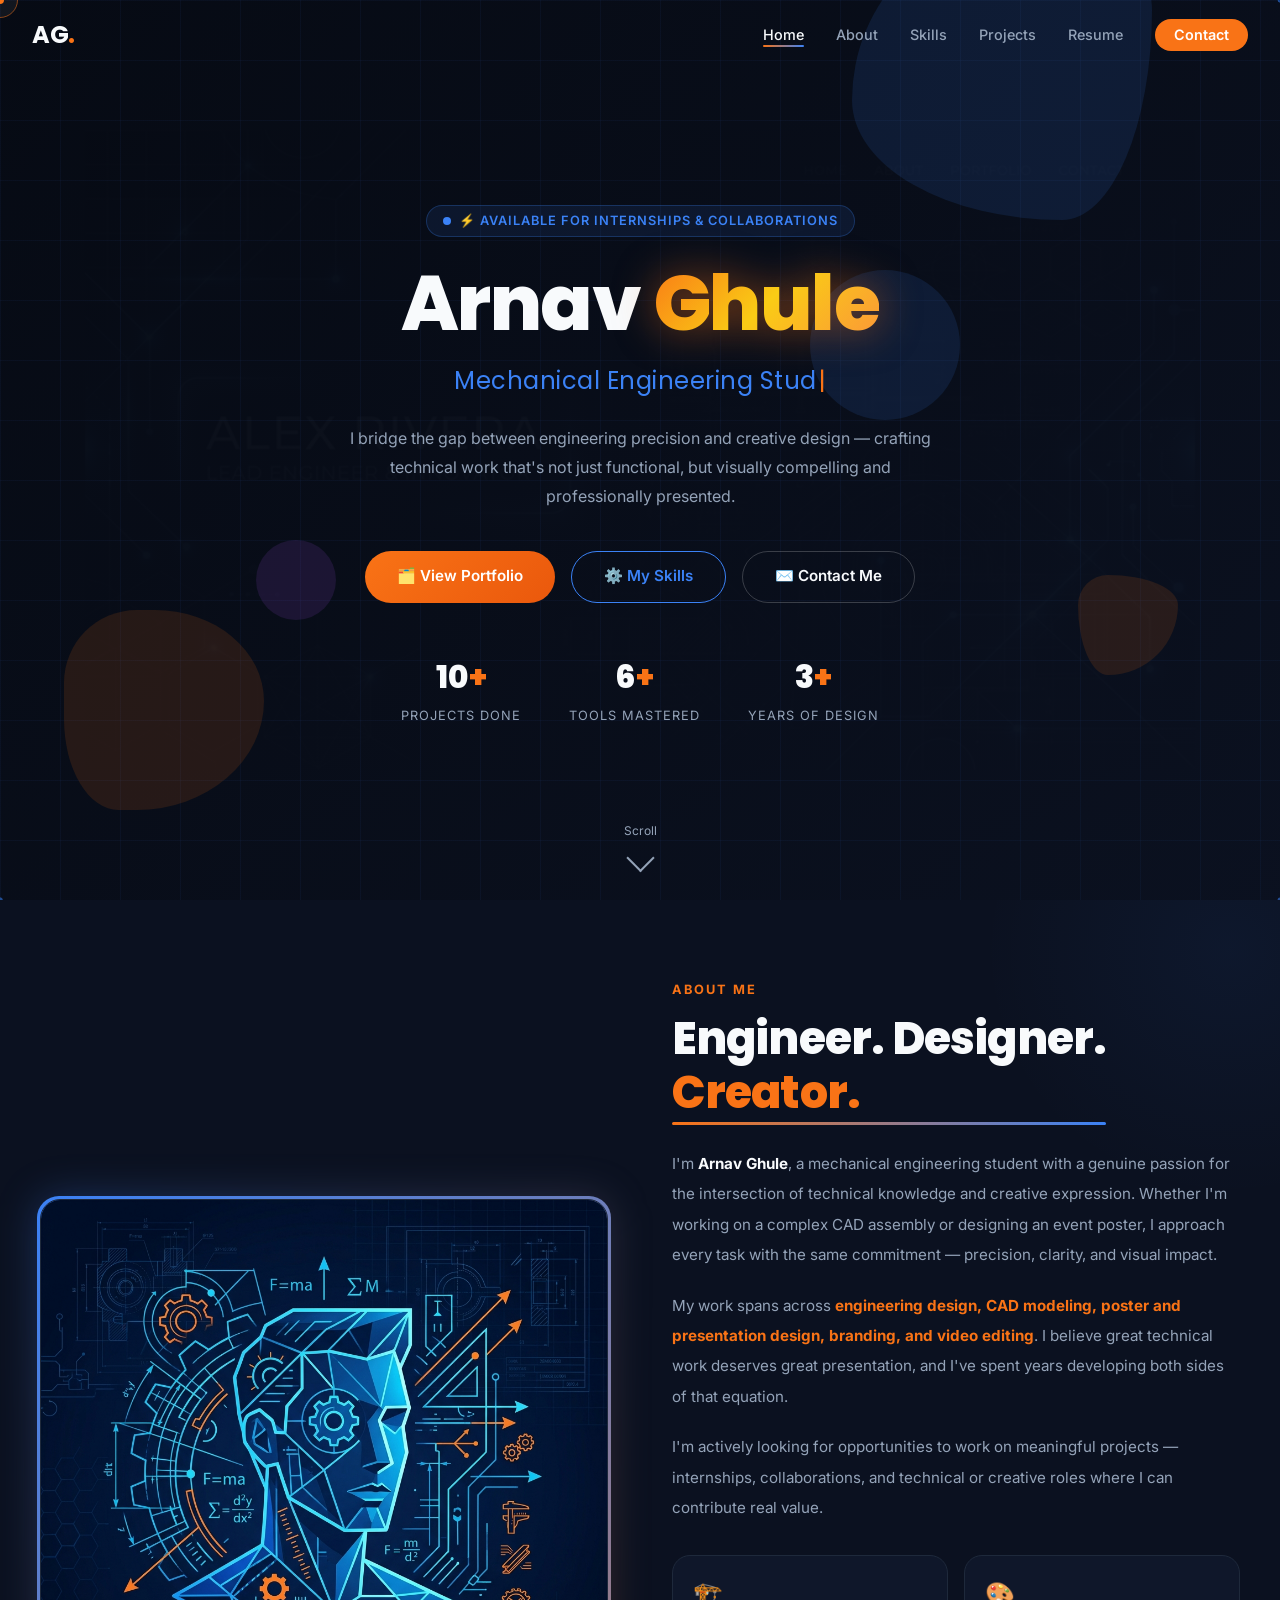
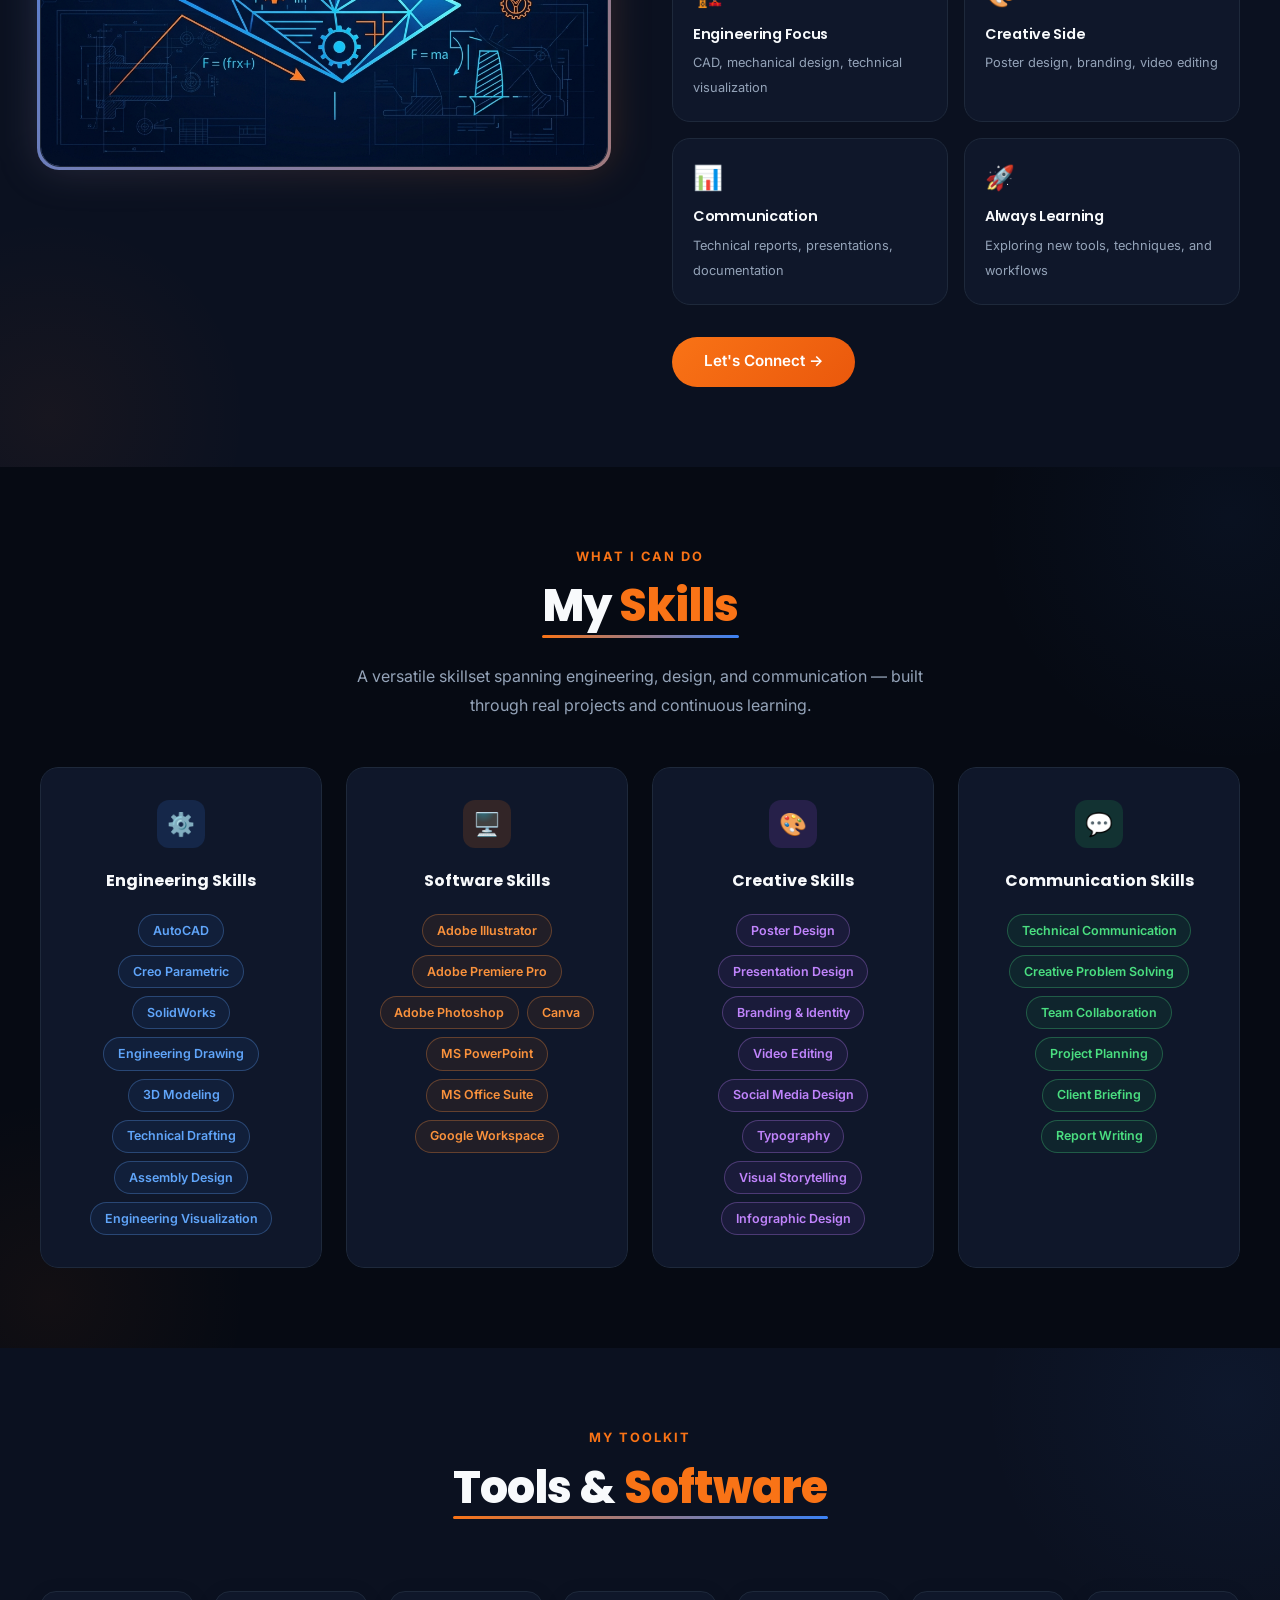
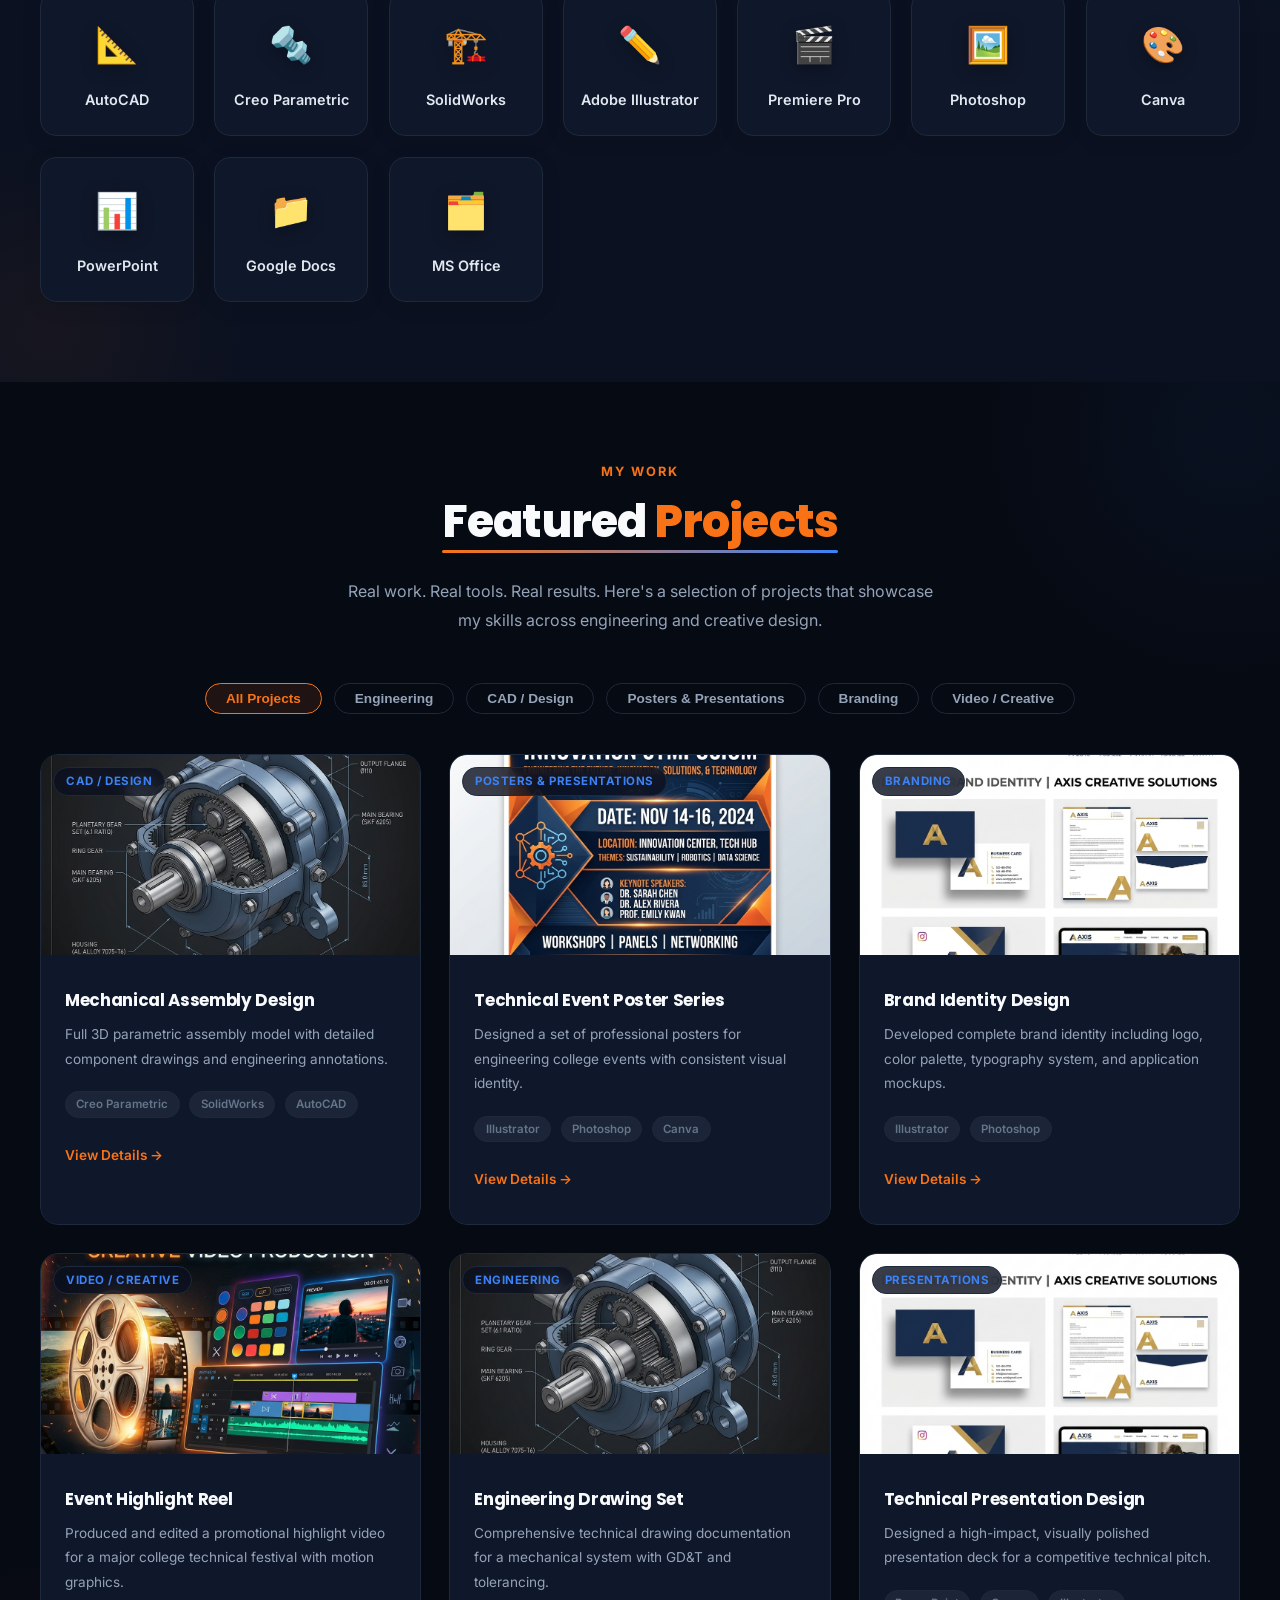
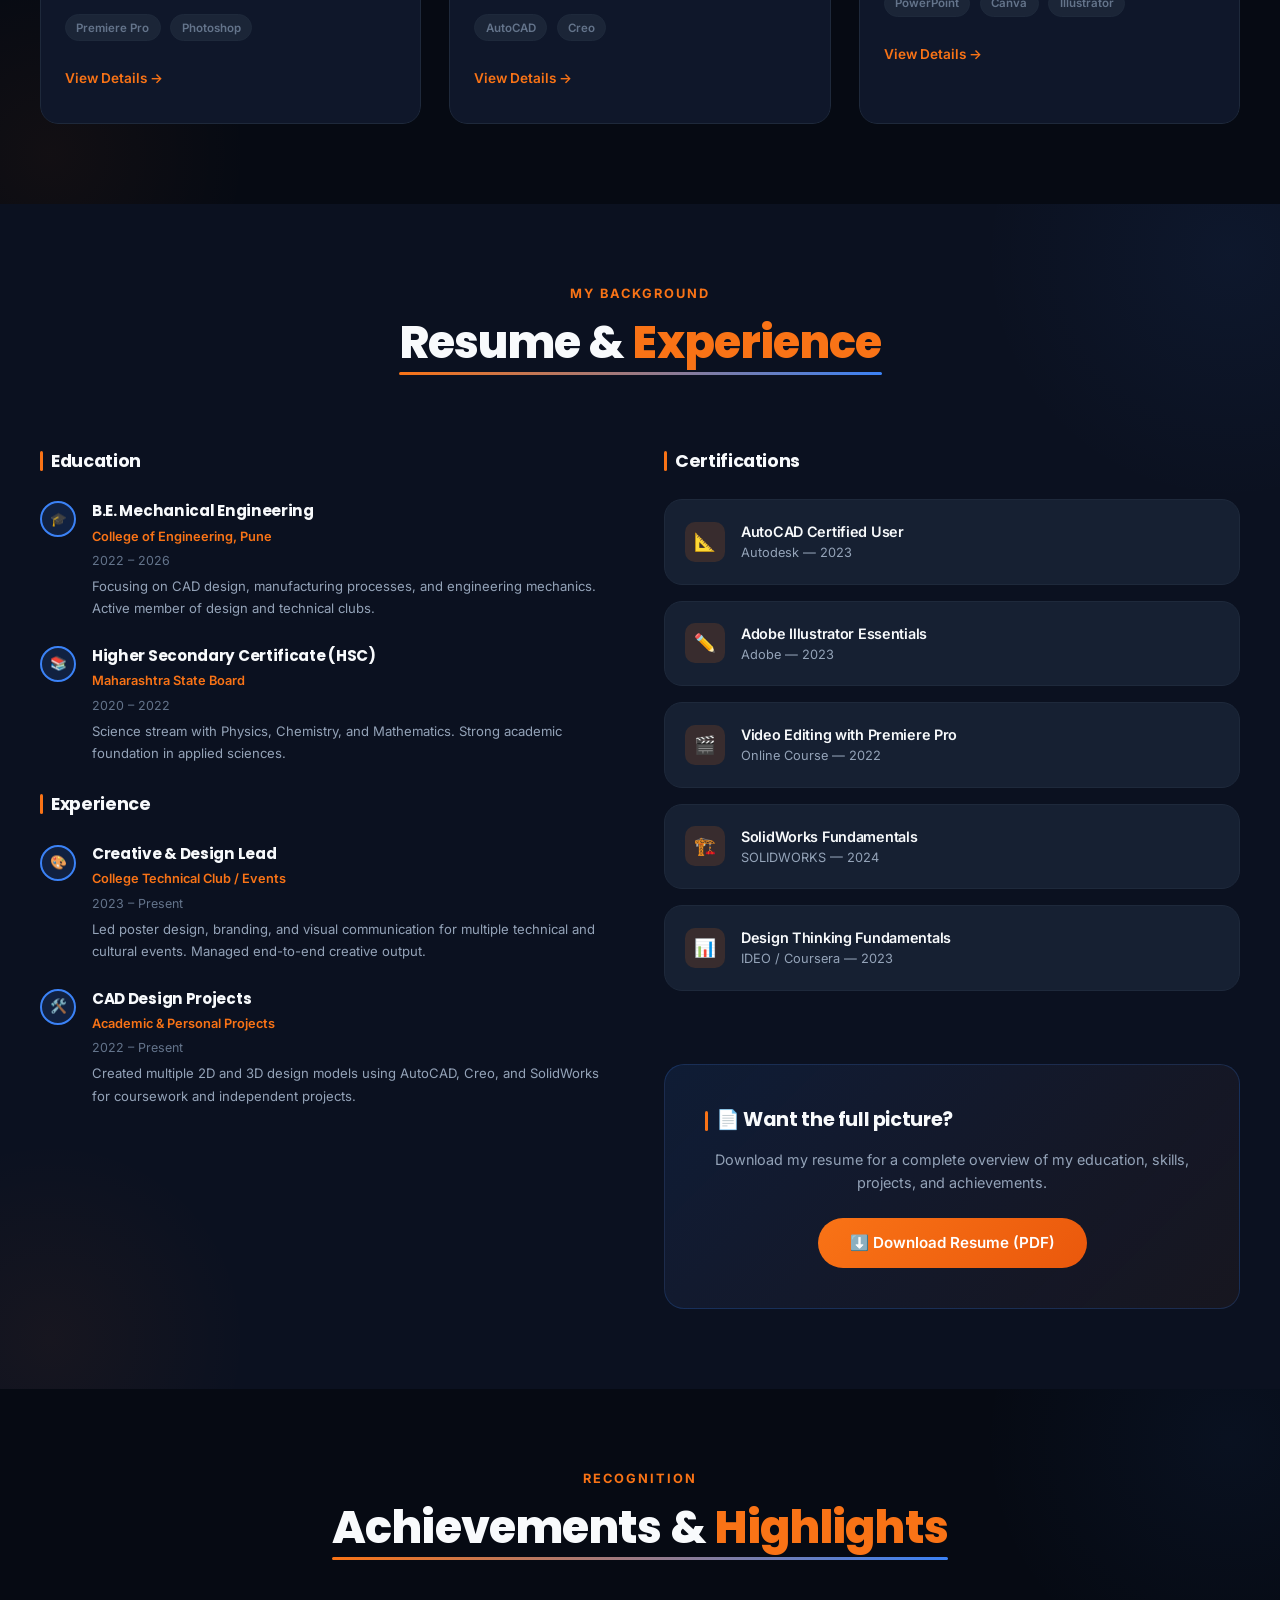
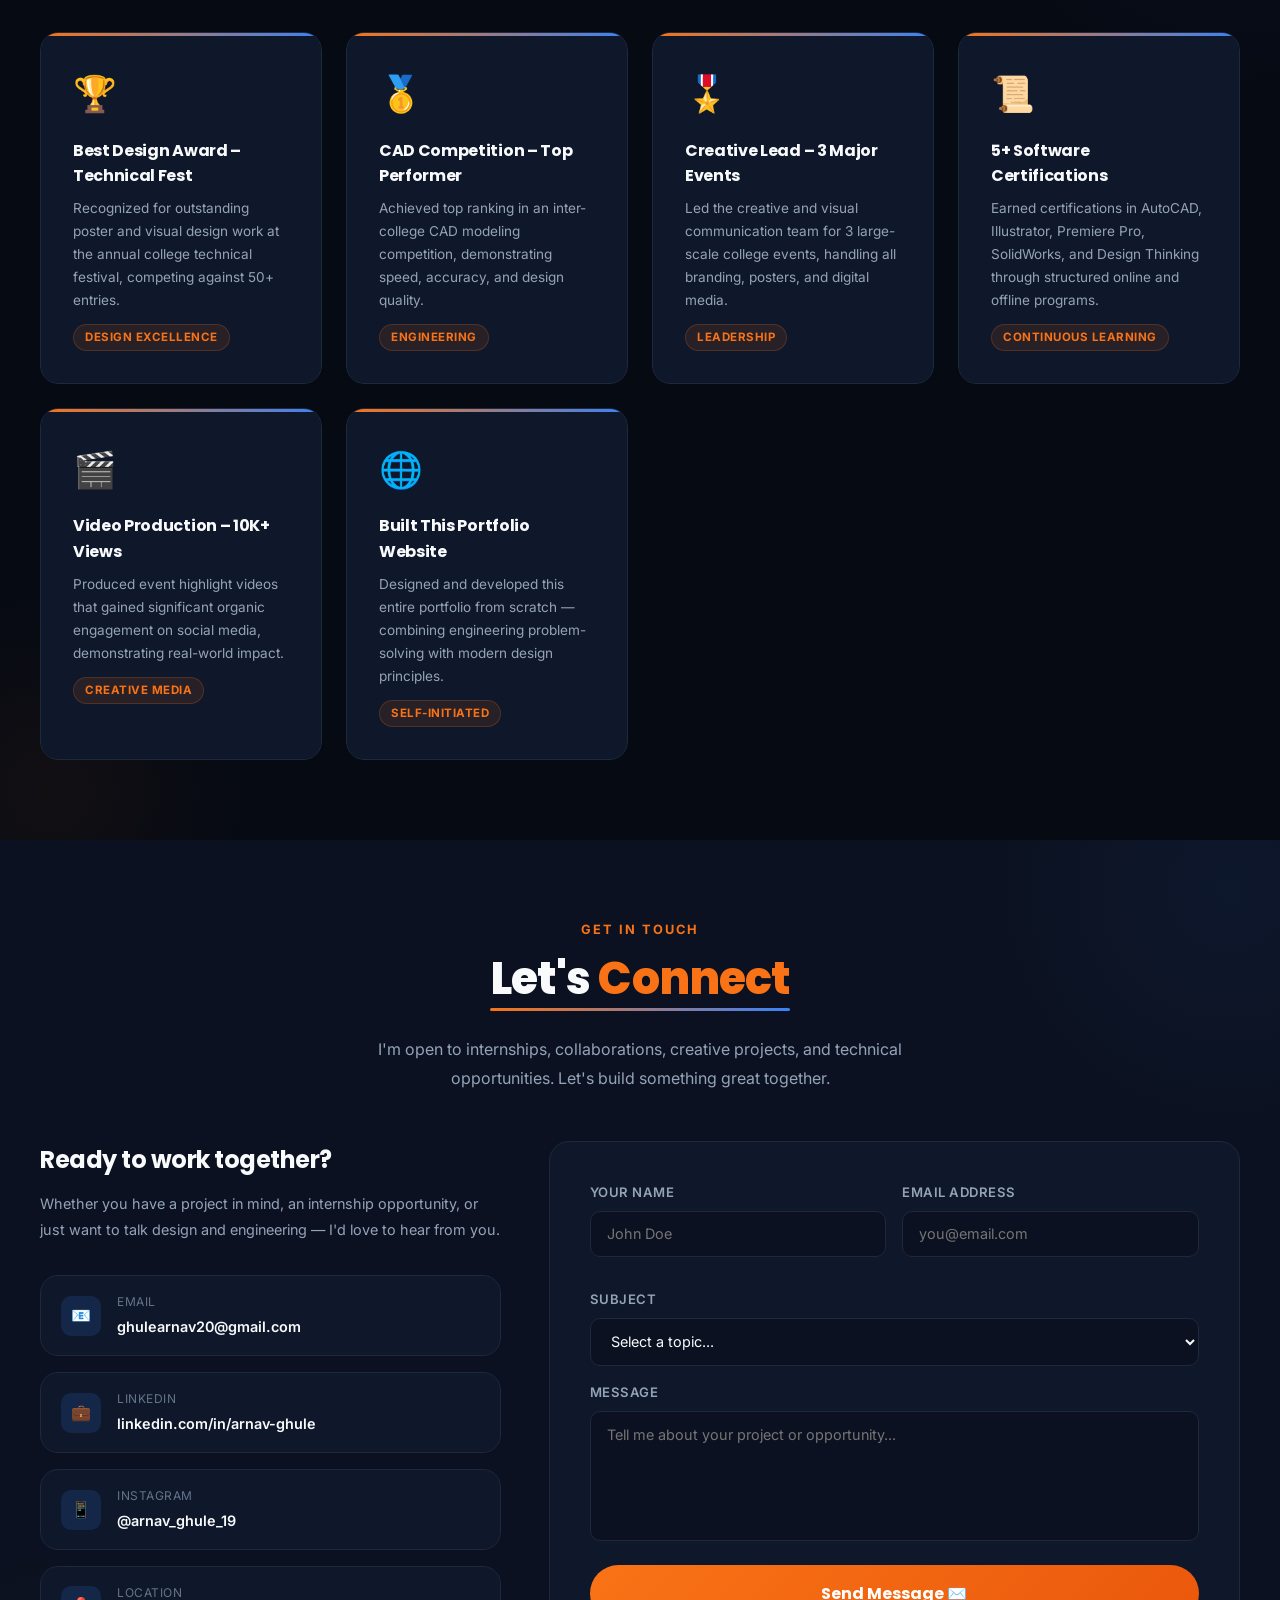
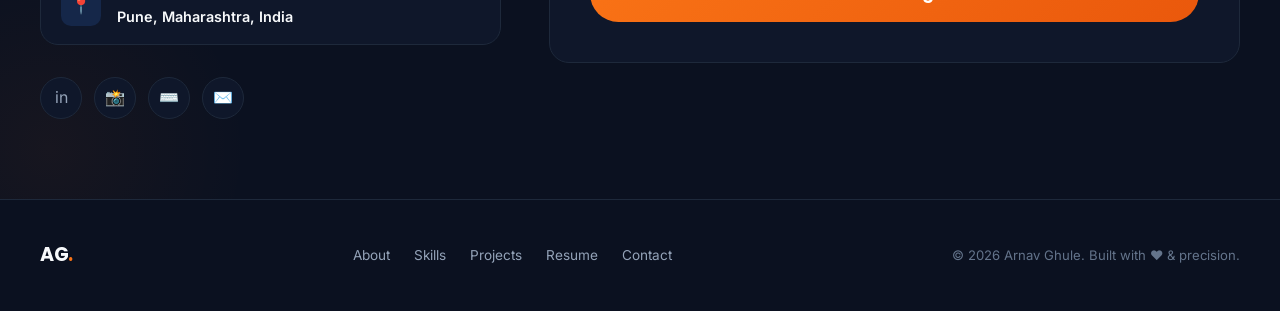
==== commit 26b1ad1a: "Force section tags onto their own line to prevent merging with inline-block titles" ====
--- a/enhanced/index.html
+++ b/enhanced/index.html
@@ -7,8 +7,8 @@
 <title>Arnav Ghule | Portfolio</title>
 <link rel="preconnect" href="https://fonts.googleapis.com">
 <link href="https://fonts.googleapis.com/css2?family=Poppins:wght@400;600;700;800&family=Inter:wght@400;500;600&display=swap" rel="stylesheet">
-<link rel="stylesheet" href="style.css?v=15">
-<link rel="stylesheet" href="style2.css?v=15">
+<link rel="stylesheet" href="style.css?v=16">
+<link rel="stylesheet" href="style2.css?v=16">
 </head>
 <body>
 <!-- CUSTOM CURSOR -->
--- a/enhanced/style2.css
+++ b/enhanced/style2.css
@@ -380,6 +380,7 @@
 /* ==============================
    SECTION TITLE GRADIENT UNDERLINE
    ============================== */
+.section-tag { display: block; } /* Prevents floating next to inline-block titles */
 .section-title {
   position: relative; display: inline-block; padding-bottom: 5px; margin-bottom: 1.5rem;
 }
